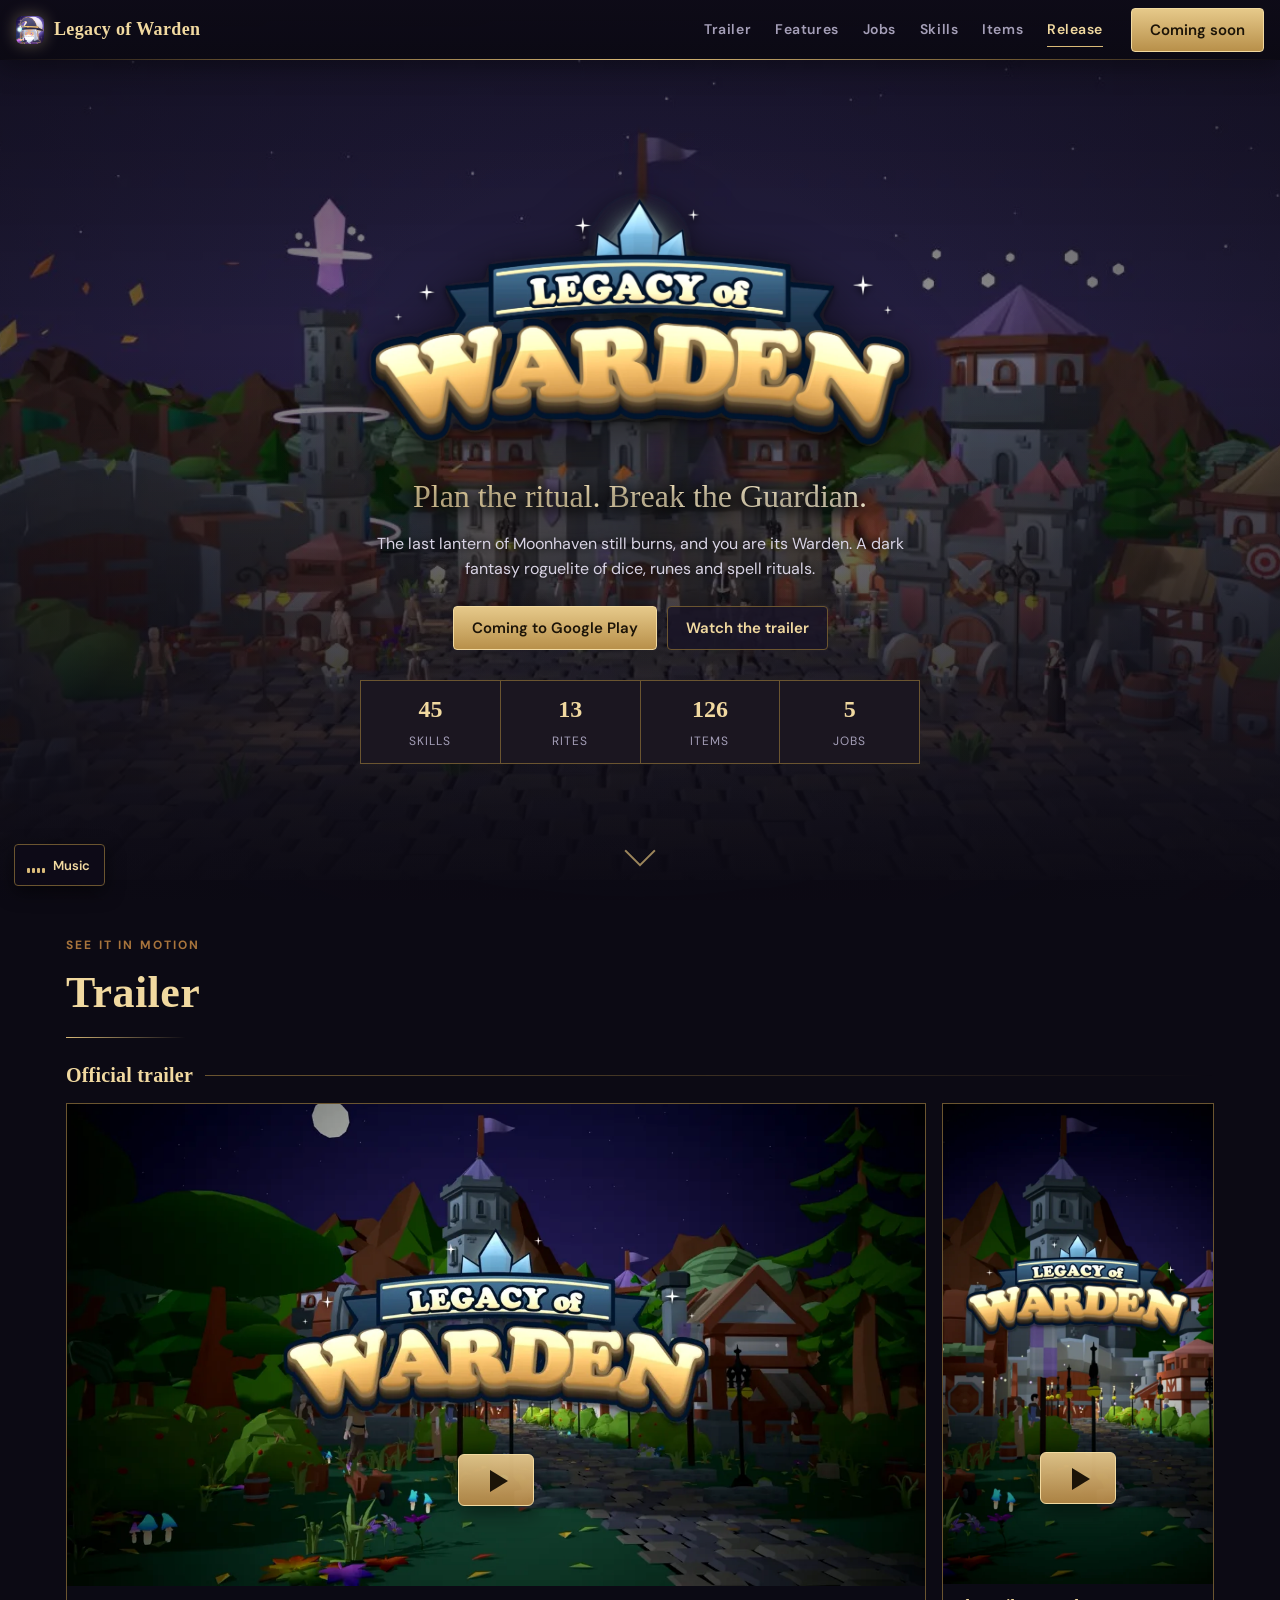
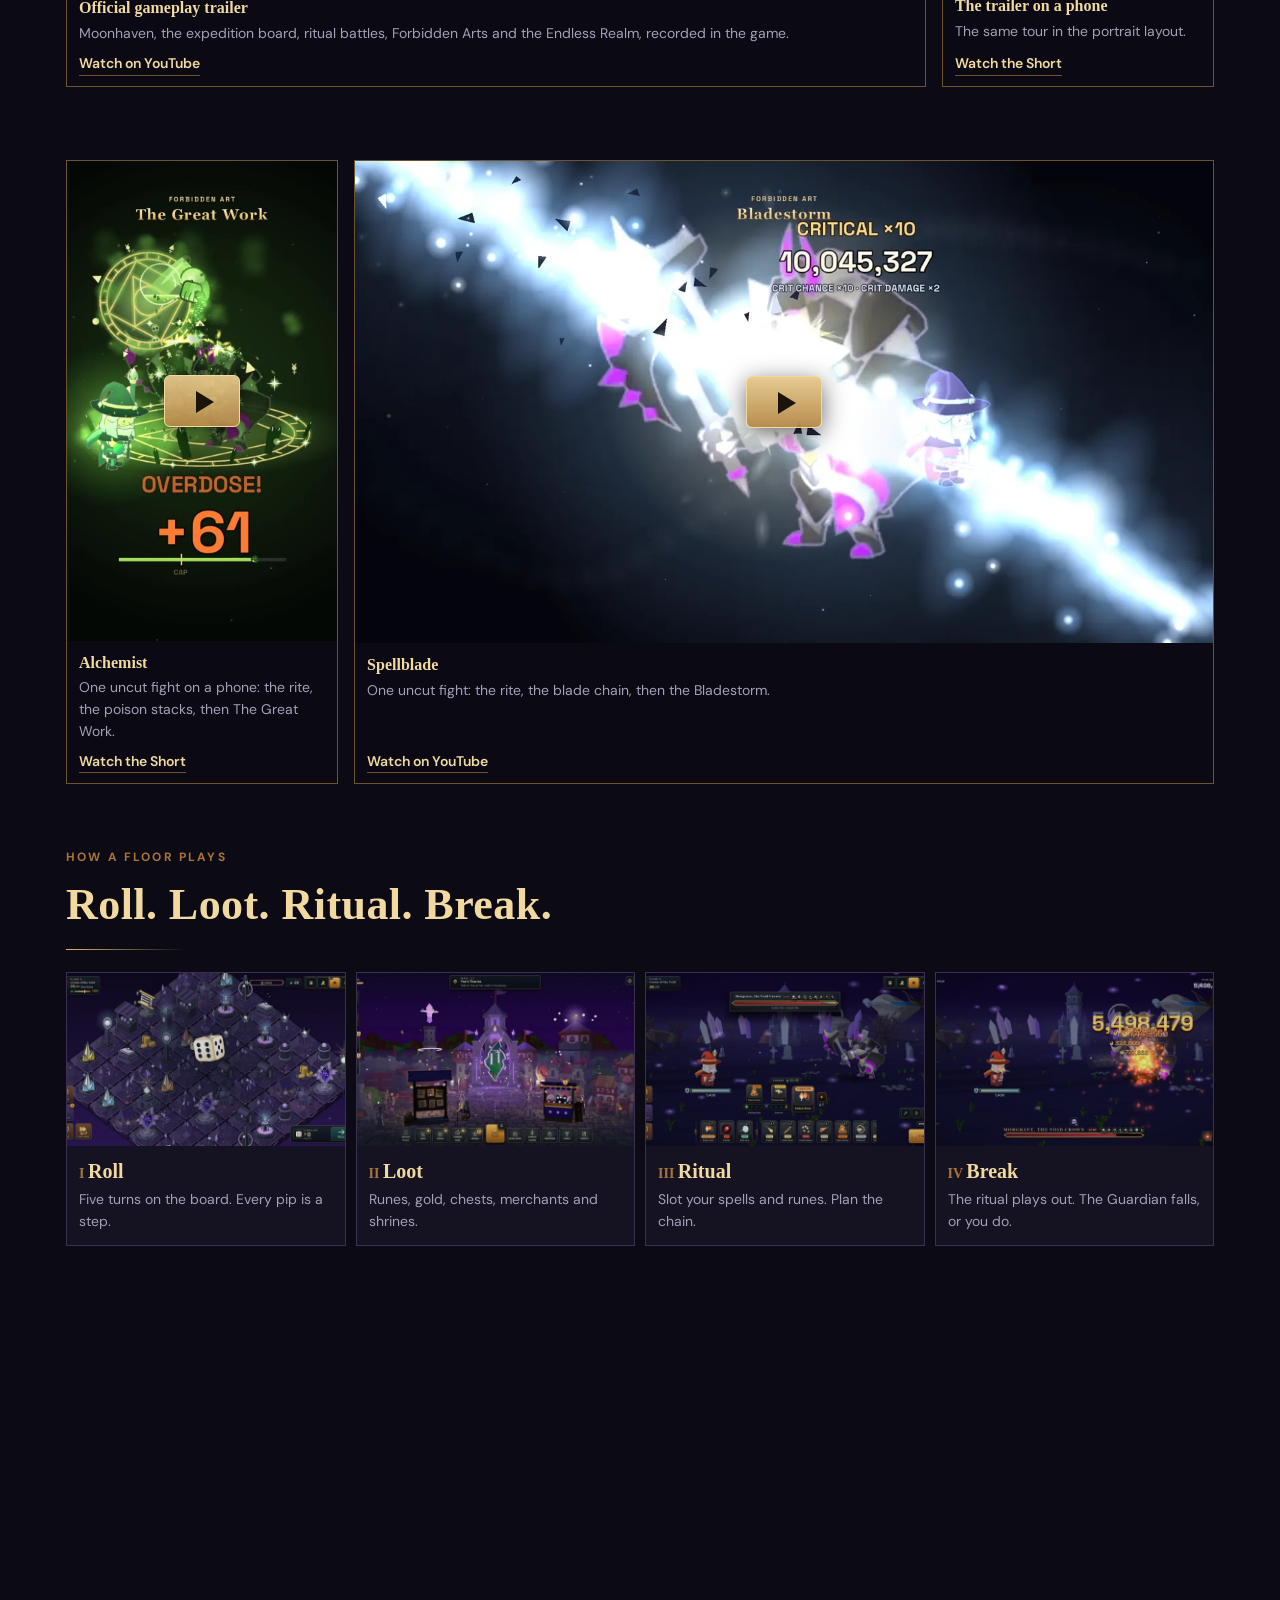
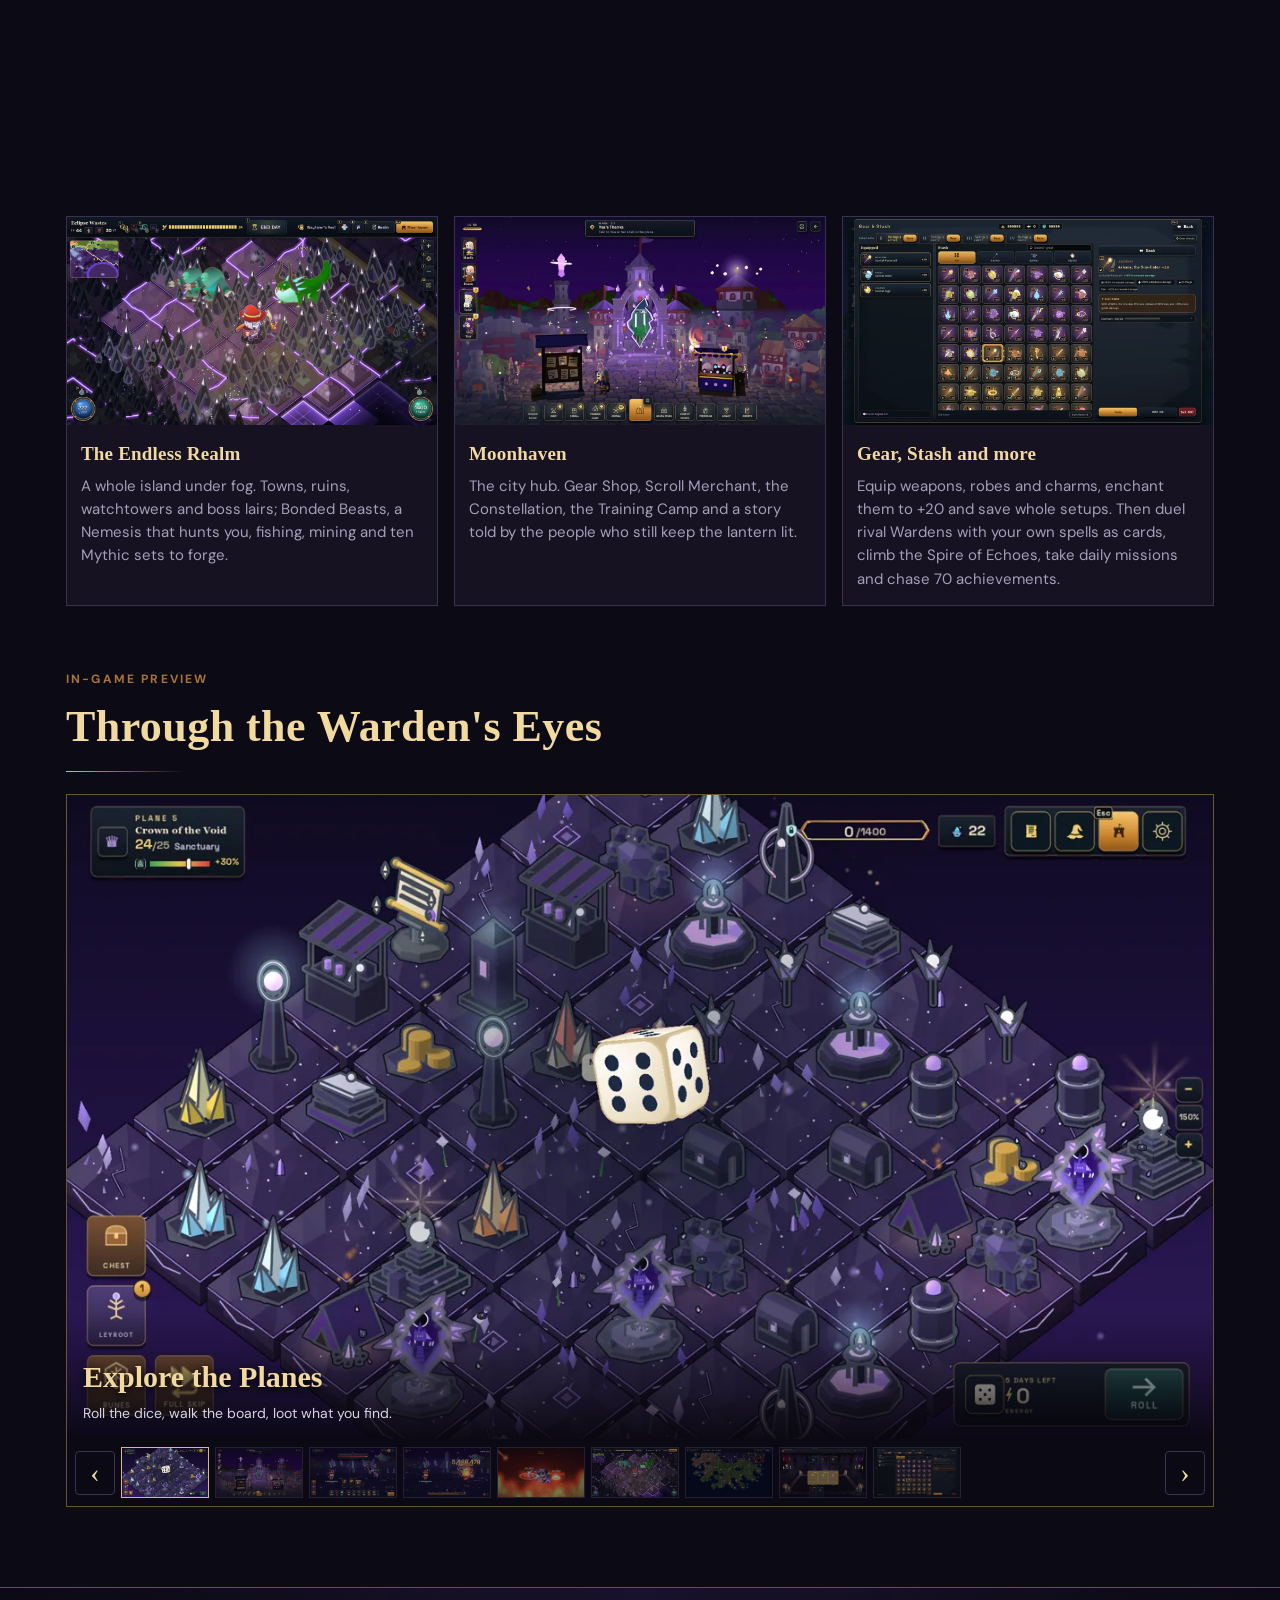
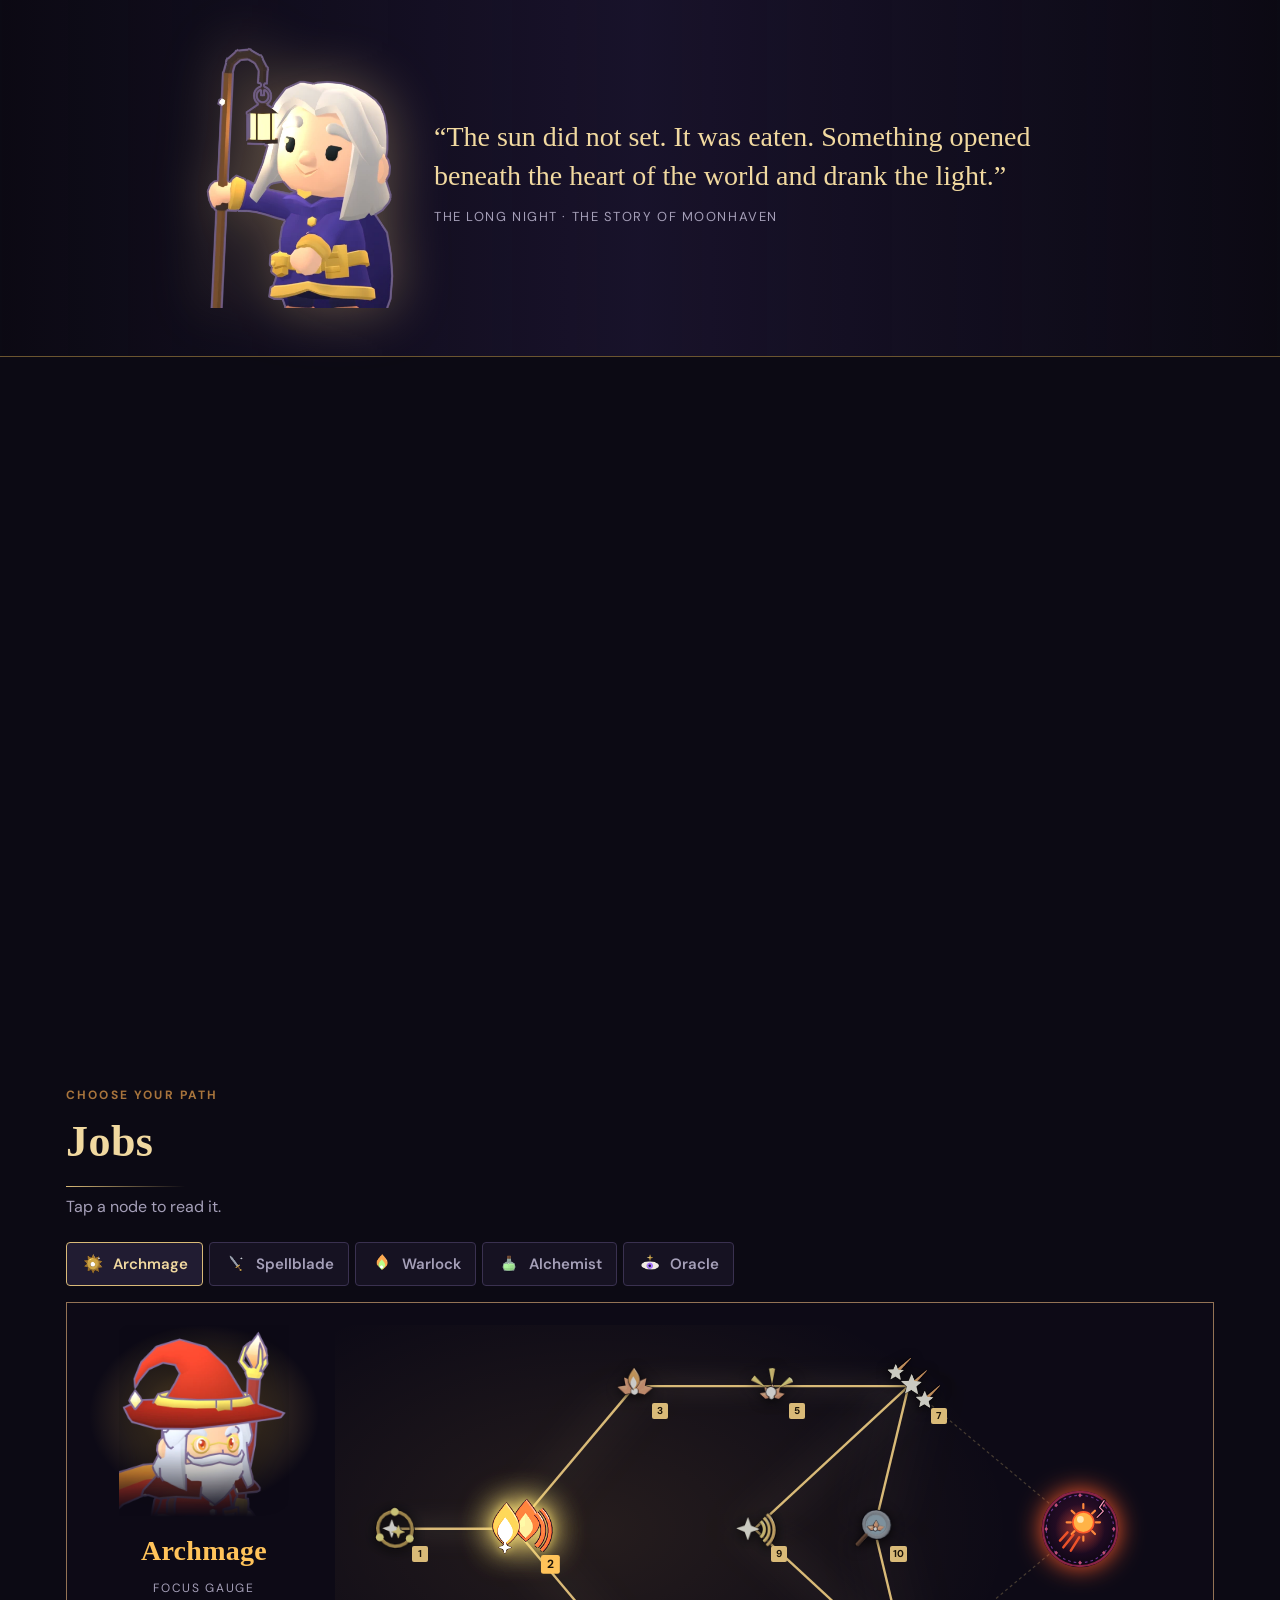
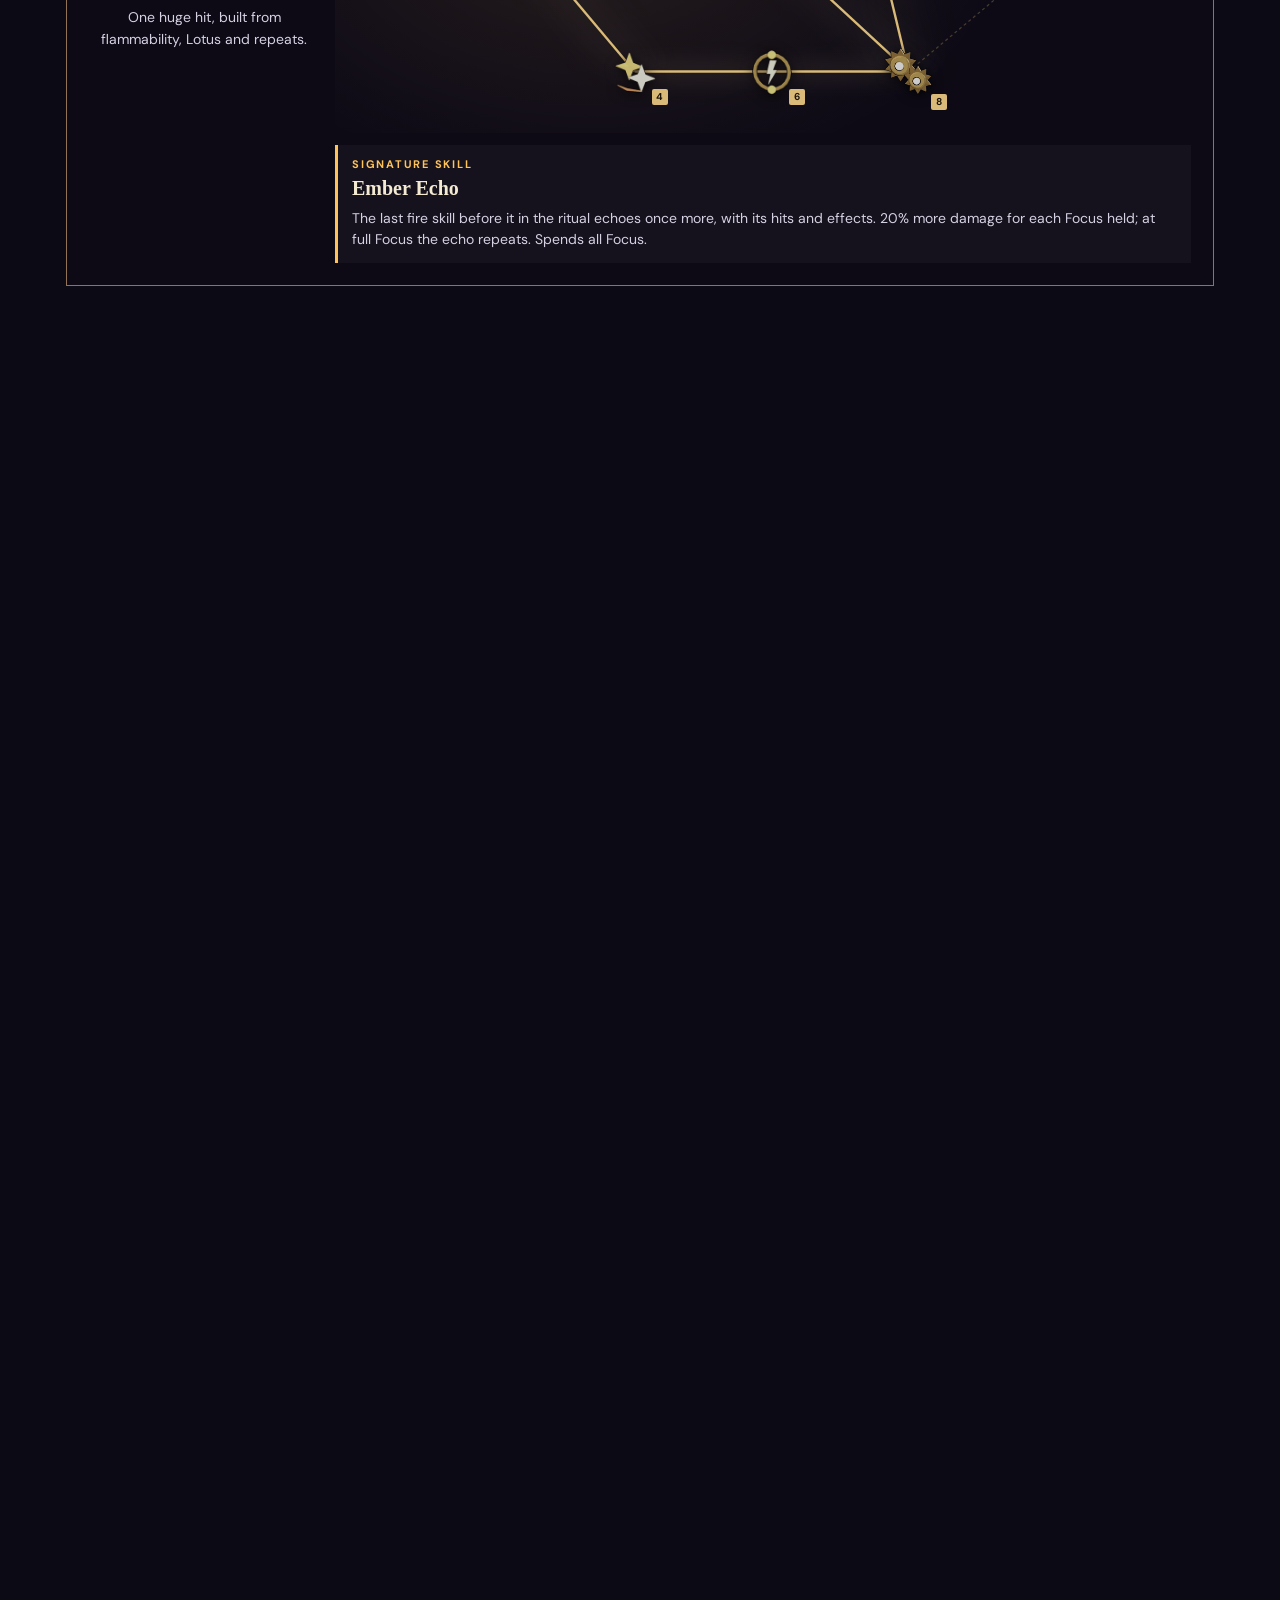
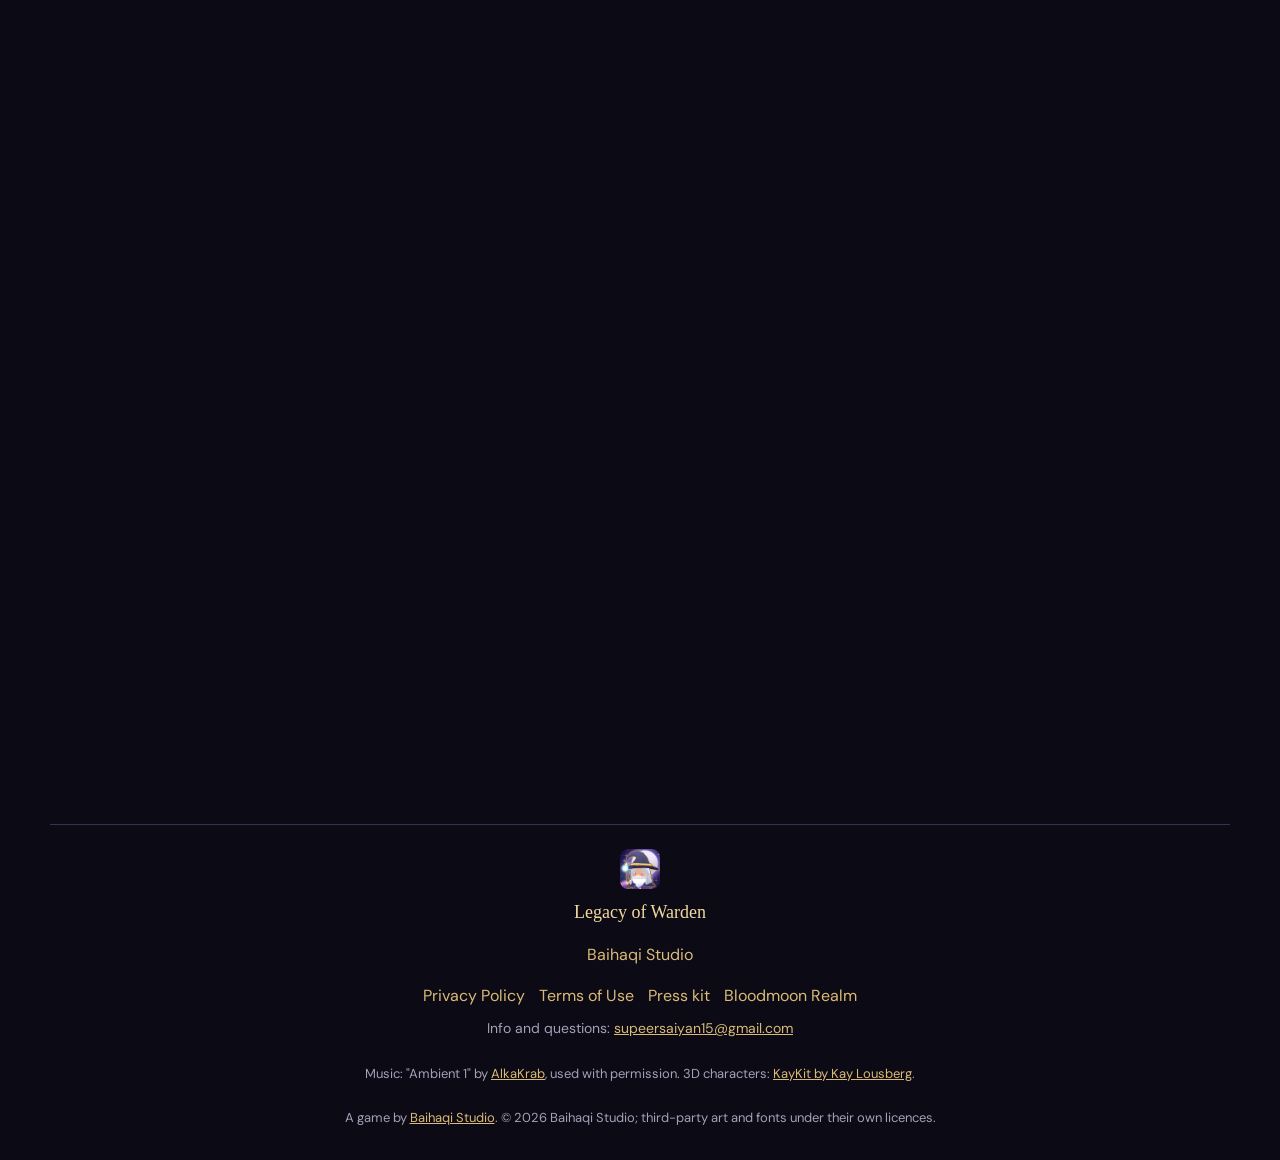
==== index.html @ 9466b685 "Bloodmoon page: the red isle's 12 monsters (bq-*) by district and the Plane 6-9 Guardians (4 familie" ====
<!doctype html>
<html lang="en" class="no-js loading">
<head>
<meta charset="utf-8">
<meta name="viewport" content="width=device-width, initial-scale=1, viewport-fit=cover">
<link rel="canonical" href="https://fighterloo.github.io/legacy-of-warden-site/">
<script type="application/ld+json">
{
 "@context": "https://schema.org",
 "@type": "VideoGame",
 "name": "Legacy of Warden",
 "url": "https://fighterloo.github.io/legacy-of-warden-site/",
 "image": "https://fighterloo.github.io/legacy-of-warden-site/img/art/share.jpg",
 "description": "Plan the ritual, break the Guardian. A dark fantasy roguelite of spells, runes and dice for Android and PC.",
 "genre": [
  "Roguelite",
  "Strategy",
  "Dark fantasy"
 ],
 "gamePlatform": [
  "Android",
  "PC"
 ],
 "operatingSystem": "Android, Windows",
 "applicationCategory": "Game",
 "playMode": "SinglePlayer",
 "author": {
  "@type": "Organization",
  "name": "Baihaqi Studio",
  "url": "https://fighterloo.github.io/"
 },
 "publisher": {
  "@type": "Organization",
  "name": "Baihaqi Studio",
  "url": "https://fighterloo.github.io/"
 },
 "offers": {
  "@type": "Offer",
  "price": "0",
  "priceCurrency": "IDR"
 }
}
</script>
<title>Legacy of Warden: Dark Fantasy Roguelite for Android and PC</title>
<meta name="description" content="Plan the ritual, break the Guardian. A dark fantasy roguelite of spells, runes and dice for Android and PC.">
<meta name="theme-color" content="#0c0a14">
<meta property="og:title" content="Legacy of Warden">
<meta property="og:description" content="Plan the ritual, break the Guardian. A dark fantasy roguelite of dice, runes and rituals for Android and PC.">
<meta property="og:image" content="https://fighterloo.github.io/legacy-of-warden-site/img/art/share.jpg">
<meta property="og:image:width" content="1200">
<meta property="og:image:height" content="630">
<meta property="og:url" content="https://fighterloo.github.io/legacy-of-warden-site/">
<meta property="og:type" content="website">
<meta name="twitter:card" content="summary_large_image">
<meta name="twitter:image" content="https://fighterloo.github.io/legacy-of-warden-site/img/art/share.jpg">
<link rel="icon" href="favicon.png">
<link rel="preload" href="fonts/dmsans.woff2" as="font" type="font/woff2" crossorigin>
<link rel="stylesheet" href="css/site.css?v=202610302000">
</head>
<body>
<div class="splash" id="splash" aria-hidden="true">
  <img src="img/art/title-logo.webp" alt="" width="600" height="290" fetchpriority="high">
  <div class="splash-bar"><i></i></div>
</div>
<script>/* failsafe: the page never stays behind the splash if a script fails */setTimeout(function(){document.documentElement.classList.remove("loading");var s=document.getElementById("splash");if(s)s.classList.add("out")},3000)</script>
<noscript><style>.splash{display:none}html.loading .hero *{animation-play-state:running!important}</style></noscript>
<div class="backdrop" aria-hidden="true">
  <div class="bd-layer" id="bd-a"></div>
  <div class="bd-layer" id="bd-b"></div>
  <div class="bd-shade"></div>
  <canvas id="embers"></canvas>
</div>

<header class="nav" id="top">
  <a class="nav-brand" href="#top"><img src="img/art/icon-192.png" alt="" width="28" height="28"><span>Legacy of Warden</span></a>
  <div class="nav-right">
    <nav class="nav-links" aria-label="Sections">
      <a href="#trailer">Trailer</a>
      <a href="#features">Features</a>
      <a href="#jobs">Jobs</a>
      <a href="#skills">Skills</a>
      <a href="#items">Items</a>
      <a href="#release">Release</a>
    </nav>
    <a class="btn btn-gold nav-cta" href="#release">Coming soon</a>
  </div>
</header>

<main>
  <section class="hero" data-bg="">
    <video class="hero-bg" src="media/hero-loop.mp4" poster="media/hero-loop.webp" autoplay muted loop playsinline preload="auto"></video>
    <div class="hero-inner">
      <img class="hero-logo" src="img/art/title-logo.webp" alt="Legacy of Warden" width="600" height="290">
      <p class="hero-tag">Plan the ritual. Break the Guardian.</p>
      <p class="hero-sub">The last lantern of Moonhaven still burns, and you are its Warden. A dark fantasy roguelite of dice, runes and spell rituals.</p>
      <div class="hero-cta">
        <a class="btn btn-gold" href="#release">Coming to Google Play</a>
        <a class="btn" href="#trailer">Watch the trailer</a>
      </div>
      <ul class="hero-stats" id="hero-stats" aria-label="The game in numbers"></ul>
    </div>
    <a class="hero-down" href="#trailer" aria-label="Scroll down"></a>
  </section>

  <section class="sec" id="trailer" data-bg="img/bg/trailer.webp">
    <div class="sec-head reveal">
      <p class="eyebrow">See it in motion</p>
      <h2>Trailer</h2>
    </div>
    <h3 class="video-block reveal">Official trailer</h3>
    <div class="combo-pair">
      <figure class="overview combo combo-wide reveal">
        <button type="button" class="yt yt-titled" data-yt="bfzNsBtPULc" aria-label="Play the official gameplay trailer (YouTube)"><img src="media/trailer-landscape.webp" alt="Legacy of Warden over the city of Moonhaven" loading="lazy"><span class="yt-play"></span></button>
        <figcaption><strong>Official gameplay trailer</strong><span>Moonhaven, the expedition board, ritual battles, Forbidden Arts and the Endless Realm, recorded in the game.</span><a class="yt-link" href="https://youtu.be/bfzNsBtPULc" target="_blank" rel="noopener">Watch on YouTube</a></figcaption>
      </figure>
      <figure class="overview combo combo-tall reveal">
        <button type="button" class="yt yt-titled" data-yt="7WqC5J67-jQ" aria-label="Play the trailer in the phone layout (YouTube)"><img src="media/trailer-portrait.webp" alt="Legacy of Warden over the city of Moonhaven" loading="lazy"><span class="yt-play"></span></button>
        <figcaption><strong>The trailer on a phone</strong><span>The same tour in the portrait layout.</span><a class="yt-link" href="https://youtube.com/shorts/7WqC5J67-jQ" target="_blank" rel="noopener">Watch the Short</a></figcaption>
      </figure>
    </div>

    <h3 class="video-block reveal">Job overviews</h3>
    <div class="combo-pair flip">
      <figure class="overview combo combo-tall reveal">
        <button type="button" class="yt" data-yt="v32cvDzky3Y" aria-label="Play the Alchemist overview (YouTube)"><img src="media/combo-portrait.webp" alt="The Great Work, Overdose" loading="lazy"><span class="yt-play"></span></button>
        <figcaption><strong>Alchemist</strong><span>One uncut fight on a phone: the rite, the poison stacks, then The Great Work.</span><a class="yt-link" href="https://youtube.com/shorts/v32cvDzky3Y" target="_blank" rel="noopener">Watch the Short</a></figcaption>
      </figure>
      <figure class="overview combo combo-wide reveal">
        <button type="button" class="yt" data-yt="aBvcbKpanhw" aria-label="Play the Spellblade overview (YouTube)"><img src="media/combo-landscape.webp" alt="Bladestorm, a 10 million critical hit" loading="lazy"><span class="yt-play"></span></button>
        <figcaption><strong>Spellblade</strong><span>One uncut fight: the rite, the blade chain, then the Bladestorm.</span><a class="yt-link" href="https://youtu.be/aBvcbKpanhw" target="_blank" rel="noopener">Watch on YouTube</a></figcaption>
      </figure>
    </div>
  </section>

  <section class="sec" id="loop" data-bg="img/bg/trailer.webp">
    <div class="sec-head reveal">
      <p class="eyebrow">How a floor plays</p>
      <h2>Roll. Loot. Ritual. Break.</h2>
    </div>
    <ol class="loop">
      <li class="reveal"><img src="img/shots/01-expedition-board.webp" alt="" loading="lazy"><b>Roll</b><span>Five turns on the board. Every pip is a step.</span></li>
      <li class="reveal"><img src="img/shots/02-moonhaven.webp" alt="" loading="lazy"><b>Loot</b><span>Runes, gold, chests, merchants and shrines.</span></li>
      <li class="reveal"><img src="img/shots/03-ritual.webp" alt="" loading="lazy"><b>Ritual</b><span>Slot your spells and runes. Plan the chain.</span></li>
      <li class="reveal"><img src="img/shots/04-combo.webp" alt="" loading="lazy"><b>Break</b><span>The ritual plays out. The Guardian falls, or you do.</span></li>
    </ol>
  </section>

  <section class="sec" id="features" data-bg="img/bg/features.webp">
    <div class="sec-head reveal">
      <p class="eyebrow">What you do</p>
      <h2>Features</h2>
    </div>
    <div class="features">
      <article class="feature reveal">
        <img src="img/shots/01-expedition-board.webp" alt="The expedition board on the Verdant Reach" loading="lazy">
        <div><h3>Expedition board</h3><p>Six planes, 25 floors each. Roll the dice, walk the board, loot chests, find runes, meet merchants and dodge curses before the Guardian wakes.</p></div>
      </article>
      <article class="feature reveal">
        <img src="img/shots/03-ritual.webp" alt="Building a ritual before a fight" loading="lazy">
        <div><h3>Ritual battles</h3><p>Preparation wins the fight. Fill the ritual slots, chain runes, stack fire, ice, lightning, chaos and physical ailments, then watch the cast break the Guardian.</p></div>
      </article>
      <article class="feature reveal">
        <img src="img/shots/05-forbidden-art-sunfall.webp" alt="The Forbidden Art Sunfall" loading="lazy">
        <div><h3>Forbidden Arts and Signatures</h3><p>Each job has a Signature skill and one Forbidden Art: a finisher you recover scroll by scroll and unleash when its gauge is full.</p></div>
      </article>
      <article class="feature reveal">
        <img src="img/shots/06-realm.webp" alt="The Endless Realm board" loading="lazy">
        <div><h3>The Endless Realm</h3><p>A whole island under fog. Towns, ruins, watchtowers and boss lairs; Bonded Beasts, a Nemesis that hunts you, fishing, mining and ten Mythic sets to forge.</p></div>
      </article>
      <article class="feature reveal">
        <img src="img/shots/02-moonhaven.webp" alt="The city of Moonhaven at night" loading="lazy">
        <div><h3>Moonhaven</h3><p>The city hub. Gear Shop, Scroll Merchant, the Constellation, the Training Camp and a story told by the people who still keep the lantern lit.</p></div>
      </article>
      <article class="feature reveal">
        <img src="img/shots/09-gear-stash.webp" alt="The Gear and Stash screen" loading="lazy">
        <div><h3>Gear, Stash and more</h3><p>Equip weapons, robes and charms, enchant them to +20 and save whole setups. Then duel rival Wardens with your own spells as cards, climb the Spire of Echoes, take daily missions and chase 70 achievements.</p></div>
      </article>
    </div>
  </section>

  <section class="sec" id="gallery" data-bg="img/bg/features.webp">
    <div class="sec-head reveal">
      <p class="eyebrow">In-game preview</p>
      <h2>Through the Warden's Eyes</h2>
    </div>
    <div class="show reveal" id="show">
      <div class="show-stage" id="show-stage"></div>
      <div class="show-bar">
        <button type="button" class="show-nav" data-step="-1" aria-label="Previous screenshot">&#8249;</button>
        <div class="show-thumbs" id="show-thumbs"></div>
        <button type="button" class="show-nav" data-step="1" aria-label="Next screenshot">&#8250;</button>
      </div>
    </div>
  </section>

  <section class="story" id="story" data-bg="media/hero-loop.webp">
    <div class="story-inner reveal">
      <img src="img/art/maelis.webp" alt="Elder Maelis holding the lantern" loading="lazy" width="420" height="520">
      <blockquote>
        <p>“The sun did not set. It was eaten. Something opened beneath the heart of the world and drank the light.”</p>
        <footer>The Long Night · the story of Moonhaven</footer>
      </blockquote>
    </div>
  </section>

  <section class="sec" id="planes" data-bg="img/bg/planes.webp">
    <div class="sec-head reveal">
      <p class="eyebrow">Expeditions</p>
      <h2>Six planes</h2>
    </div>
    <div class="plane-rail reveal" id="plane-rail" role="tablist"></div>
    <div class="plane-view reveal" id="plane-view"></div>
  </section>

  <section class="sec" id="jobs" data-bg="img/bg/job-archmage.webp">
    <div class="sec-head reveal">
      <p class="eyebrow">Choose your path</p>
      <h2>Jobs</h2>
      <p class="lede">Tap a node to read it.</p>
    </div>
    <div class="tabs" id="job-tabs" role="tablist"></div>
    <div class="job reveal" id="job-panel"></div>
  </section>

  <section class="sec" id="skills" data-bg="img/bg/skills.webp">
    <div class="sec-head reveal">
      <p class="eyebrow">Spellbook</p>
      <h2>Skills</h2>
      <p class="lede">Every skill, rite and Signature, straight from the game's data.</p>
    </div>
    <div class="filters">
      <input type="search" id="skill-q" placeholder="Search skills" aria-label="Search skills">
      <div class="chips" id="skill-el"></div>
      <div class="chips" id="skill-kind"></div>
    </div>
    <p class="count" id="skill-count"></p>
    <div class="grid" id="skill-grid"></div>
  </section>

  <section class="sec" id="items" data-bg="img/bg/items.webp">
    <div class="sec-head reveal">
      <p class="eyebrow">Armoury</p>
      <h2>Items</h2>
      <p class="lede">Weapons, robes and charms from Regular to Mythical, with sets and Legendary uniques.</p>
    </div>
    <div class="filters">
      <input type="search" id="item-q" placeholder="Search items" aria-label="Search items">
      <div class="chips" id="item-slot"></div>
      <div class="chips" id="item-tier"></div>
    </div>
    <p class="count" id="item-count"></p>
    <div class="grid" id="item-grid"></div>
  </section>

  <section class="sec" id="platforms" data-bg="img/bg/items.webp">
    <div class="sec-head reveal">
      <p class="eyebrow">Play anywhere</p>
      <h2>Platforms</h2>
    </div>
    <div class="devices">
      <figure class="device-card reveal">
        <div class="device device-phone"><img src="img/devices/phone.webp" alt="A Guardian fight in the phone layout" loading="lazy"></div>
        <figcaption><h3>Phone</h3><p>Android on Google Play. A portrait layout made for one hand, with landscape too.</p></figcaption>
      </figure>
      <figure class="device-card reveal">
        <div class="device device-tablet"><img src="img/devices/tablet.webp" alt="The Endless Realm in the tablet layout" loading="lazy"></div>
        <figcaption><h3>Tablet</h3><p>A roomy layout for 7" and 10" screens, in portrait or landscape.</p></figcaption>
      </figure>
      <figure class="device-card reveal">
        <div class="device device-pc"><img src="img/devices/pc.webp" alt="The expedition board in the PC layout" loading="lazy"></div>
        <figcaption><h3>PC</h3><p>Google Play Games on PC: mouse, keyboard and shortcuts, with cross-save from your phone.</p></figcaption>
      </figure>
    </div>
    <div class="offline reveal">
      <p class="offline-kicker">No connection needed</p>
      <p class="offline-title">Fully offline</p>
      <p class="offline-sub">Play the whole game on a plane, a train or a mountain. No account, no forced ads, never pay-to-win. Sign in to Google Play Games only if you want cloud save.</p>
      <ul class="offline-facts"><li>Single player</li><li>No forced ads</li><li>Never pay-to-win</li><li>Optional cloud save</li></ul>
    </div>
  </section>

  <section class="sec" id="release" data-bg="img/bg/release.webp" data-tint="blood">
    <div class="sec-head reveal">
      <p class="eyebrow">Launch plan</p>
      <h2>Release and DLC</h2>
    </div>
    <div class="release">
      <article class="offer reveal">
        <div class="offer-head">
          <img src="media/hero-loop.webp" alt="" loading="lazy">
          <span class="offer-tag">Base game</span>
        </div>
        <div class="offer-body">
          <p class="offer-price">Free</p>
          <h3>Legacy of Warden</h3>
          <p class="offer-note">Everything you need to reach the ending, on Google Play and Google Play Games on PC.</p>
          <ul class="offer-list">
            <li>The full story to the ending</li>
            <li>Five jobs, six planes, the Spire of Echoes</li>
            <li>The whole Endless Realm: towns, beasts, Nemesis, Mythic sets and the Abyss</li>
            <li>Level cap 65 for everyone</li>
            <li>No forced ads, never pay-to-win, fully offline</li>
          </ul>
        </div>
      </article>
      <article class="offer offer-dlc reveal">
        <div class="offer-head">
          <img src="img/bg/release.webp" alt="" loading="lazy">
          <span class="blood-moon" aria-hidden="true"></span>
          <span class="offer-tag">DLC pack</span>
        </div>
        <div class="offer-body">
          <p class="offer-price">US$2.50 <span>one-time</span></p>
          <h3>Bloodmoon Realm</h3>
          <p class="offer-note">One pack on Google Play, coming in a later update.</p>
          <div class="offer-jobs"><span>Hemomancer</span><span>Black Knight</span><span>Assassin</span></div>
          <ul class="offer-list">
            <li>The red island behind the Red Gate, open after the Abyss falls</li>
            <li>3 new jobs, each with a Signature skill and a Forbidden Art</li>
            <li>4 new planes, 6 to 9 (the Scarlet Rift moves to Plane 10)</li>
            <li>5 new Ultimates, one per element</li>
            <li>3 Mythic sets and chapter 11 of the story</li>
          </ul>
          <a class="offer-more" href="bloodmoon.html">Everything in the pack &rarr;</a>
          <p class="offer-support"><b>Support the developer.</b> Legacy of Warden is made by a small indie studio. Every Bloodmoon Realm pack keeps the game free for everyone and funds the next update.</p>
        </div>
      </article>
    </div>
    <p class="fine">Release date: announced when the port is finished. Contents and prices may change before launch.</p>
  </section>
</main>

<footer class="foot">
  <img src="img/art/icon-192.png" alt="" width="40" height="40" loading="lazy">
  <p class="foot-title">Legacy of Warden</p>
  <p class="foot-links" id="links"></p>
  <p class="foot-links"><a href="privacy.html">Privacy Policy</a><a href="terms.html">Terms of Use</a><a href="press.html">Press kit</a><a href="bloodmoon.html">Bloodmoon Realm</a></p>
  <p class="foot-contact">Info and questions: <span class="contact"></span></p>
  <p class="fine">Music: "Ambient 1" by <a href="https://alkakrab.itch.io/" target="_blank" rel="noopener">AlkaKrab</a>, used with permission. 3D characters: <a href="https://kaylousberg.itch.io/" target="_blank" rel="noopener">KayKit by Kay Lousberg</a>.</p>
  <p class="fine">A game by <a href="https://fighterloo.github.io/">Baihaqi Studio</a>. © 2026 Baihaqi Studio; third-party art and fonts under their own licences.</p>
</footer>

<button type="button" class="music" id="music" aria-pressed="false" aria-label="Play the menu music">
  <span class="music-icon" aria-hidden="true"><i></i><i></i><i></i><i></i></span><span class="music-label">Music</span>
</button>
<audio id="music-track" src="media/audio/ambient-1.mp3" preload="none" loop></audio>

<dialog class="sheet" id="sheet">
  <div class="sheet-body" id="sheet-body"></div>
  <div class="sheet-foot"><button class="btn" type="button" data-close>Back</button></div>
</dialog>

<script src="js/site.js?v=202610302000" defer></script>
<script src="js/contact.js?v=202610302000" defer></script>
<script src="js/top.js?v=202610301900" defer></script>
</body>
</html>
---- css/site.css ----
@font-face{font-family:'DM Sans';src:url(../fonts/dmsans.woff2) format('woff2');font-weight:100 900;font-display:swap}
:root{
  --bg:#0c0a14;--bg2:rgba(19,16,30,.86);--panel:rgba(25,21,38,.82);--panel2:rgba(36,30,54,.9);--line:#3a3150;--line-gold:#6b5530;
  --ink:#e9e7ef;--mute:#a59fb8;--gold:#d9ba78;--gold-hi:#f1d9a0;--bronze:#a8743c;
  --fire:#ff8a4c;--ice:#7fd0ff;--lightning:#ffe066;--chaos:#b77bff;--physical:#d2c2a6;--ward:#7fe0c0;
  --serif:Georgia,'Times New Roman',serif;--sans:'DM Sans',system-ui,sans-serif;
  --gut:16px;--max:1180px;--r:4px;
}
*{box-sizing:border-box}
html{scroll-behavior:smooth;scroll-padding-top:64px;-webkit-text-size-adjust:100%}
html{overflow-x:clip}
body{margin:0;background:var(--bg);color:var(--ink);font:400 16px/1.55 var(--sans);overflow-x:hidden;overflow-x:clip}

/* Immersive backdrop: one fixed layer behind the page that crossfades to each section's art while scrolling */
.backdrop{position:fixed;inset:0;z-index:-1;overflow:hidden;background:var(--bg)}
.bd-layer{position:absolute;inset:0;background:center/cover no-repeat;opacity:0;transition:opacity 1.1s ease;will-change:opacity}
.bd-layer.on{opacity:1}
.bd-shade{position:absolute;inset:0;background:radial-gradient(ellipse at 50% 40%,rgba(12,10,20,.18) 0%,rgba(12,10,20,.6) 70%,rgba(12,10,20,.88) 100%),linear-gradient(180deg,rgba(12,10,20,.35),rgba(12,10,20,.5));transition:background 1s}
body.tint-blood .bd-shade{background:radial-gradient(ellipse at 50% 30%,rgba(60,6,18,.45) 0%,rgba(20,4,10,.84) 65%,rgba(10,4,8,.95) 100%),linear-gradient(180deg,rgba(40,4,12,.5),rgba(12,6,10,.72))}
#embers{position:absolute;inset:0;width:100%;height:100%;pointer-events:none}
main,.foot{position:relative}
img{max-width:100%;display:block;color:transparent}
a{color:var(--gold)}
h1,h2,h3{font-family:var(--serif);font-weight:700;letter-spacing:.01em;margin:0}
h2{font-size:clamp(28px,6vw,44px);color:var(--gold-hi)}
h3{font-size:19px;color:var(--gold-hi)}
p{margin:0}
:focus-visible{outline:2px solid var(--gold);outline-offset:2px}

/* Nav */
.nav{position:sticky;top:0;z-index:20;display:flex;align-items:center;gap:16px;justify-content:space-between;padding:0 var(--gut);height:60px;background:linear-gradient(180deg,rgba(14,11,24,.97),rgba(12,10,20,.93));box-shadow:0 8px 24px rgba(0,0,0,.35)}
/* Gold hairline with a bright centre instead of a flat grey border */
.nav::after{content:"";position:absolute;left:0;right:0;bottom:0;height:1px;background:linear-gradient(90deg,transparent,var(--line-gold) 20%,var(--gold) 50%,var(--line-gold) 80%,transparent)}
.nav-brand{display:flex;align-items:center;gap:10px;color:var(--gold-hi);text-decoration:none;font-family:var(--serif);font-weight:700;font-size:18px;white-space:nowrap;letter-spacing:.02em}
.nav-brand img{border-radius:6px;filter:drop-shadow(0 0 8px rgba(241,217,160,.35));transition:filter .2s}
.nav-brand:hover img{filter:drop-shadow(0 0 12px rgba(241,217,160,.7))}
.nav-right{display:flex;align-items:center;gap:18px;min-width:0}
.nav-links{display:flex;gap:4px;overflow-x:auto;scrollbar-width:none}
.nav-links::-webkit-scrollbar{display:none}
.nav-links a{position:relative;color:var(--mute);text-decoration:none;font-size:14px;font-weight:600;letter-spacing:.04em;white-space:nowrap;padding:8px 10px;transition:color .2s}
.nav-links a::after{content:"";position:absolute;left:10px;right:10px;bottom:2px;height:1px;background:var(--gold);transform:scaleX(0);transition:transform .25s ease}
.nav-links a:hover,.nav-links a.on{color:var(--gold-hi)}
.nav-links a:hover::after,.nav-links a.on::after{transform:scaleX(1)}
.nav-cta{min-height:36px;padding:0 14px;font-size:14px;flex:none}
@media (max-width:760px){.nav{height:54px}.nav-brand span{display:none}.nav-brand img{width:30px;height:30px}.nav .nav-cta{display:none}.nav-links a{padding:8px 8px}}

/* Hero */
.hero{position:relative;min-height:min(92vh,820px);display:grid;place-items:center;overflow:hidden;text-align:center}
.hero-bg{position:absolute;inset:0;width:100%;height:100%;object-fit:cover;filter:saturate(.95) brightness(.6)}
.hero::after{content:"";position:absolute;inset:0;background:radial-gradient(ellipse at 50% 40%,transparent 30%,rgba(12,10,20,.55) 100%),linear-gradient(180deg,rgba(12,10,20,.3) 0%,rgba(12,10,20,0) 35%,rgba(12,10,20,.6) 80%,rgba(12,10,20,.95) 100%)}
.hero-logo{animation:rise 1.2s cubic-bezier(.2,.8,.2,1) both}
.hero-tag{animation:rise 1.2s .25s cubic-bezier(.2,.8,.2,1) both;background:linear-gradient(90deg,#f1d9a0 0%,#fff6dc 45%,#f1d9a0 55%,#d9ba78 100%);background-size:220% 100%;-webkit-background-clip:text;background-clip:text;-webkit-text-fill-color:transparent;animation:rise 1.2s .25s cubic-bezier(.2,.8,.2,1) both,shine 6s 1.5s linear infinite}
.hero-tag{text-shadow:none;filter:drop-shadow(0 2px 8px rgba(0,0,0,.9))}
.hero-sub,.hero-cta{animation:rise 1.2s .45s cubic-bezier(.2,.8,.2,1) both}
.hero-stats{animation:rise 1.2s .65s cubic-bezier(.2,.8,.2,1) both}
.hero-down{position:absolute;z-index:1;left:50%;bottom:18px;width:22px;height:22px;margin-left:-11px;border-right:2px solid var(--gold);border-bottom:2px solid var(--gold);transform:rotate(45deg);opacity:.7;animation:bob 2s ease-in-out infinite}
@keyframes rise{from{opacity:0;transform:translateY(18px)}to{opacity:1;transform:none}}
@keyframes shine{to{background-position:-220% 0}}
@keyframes bob{50%{transform:translateY(6px) rotate(45deg)}}

/* Scroll reveal */
.reveal{opacity:0;transform:translateY(22px);transition:opacity .7s ease,transform .7s cubic-bezier(.2,.8,.2,1)}
.reveal.in{opacity:1;transform:none}
.no-js .reveal{opacity:1;transform:none}

/* Gold ornament under section titles */
.sec-head h2::after{content:"";display:block;width:120px;height:1px;margin-top:10px;background:linear-gradient(90deg,var(--gold),transparent)}

/* One floor, four steps */
.loop{list-style:none;padding:0;margin:0;display:grid;grid-template-columns:1fr 1fr;gap:10px;counter-reset:step}
@media (min-width:860px){.loop{grid-template-columns:repeat(4,1fr)}}
.loop li{position:relative;background:rgba(25,21,38,.78);border:1px solid var(--line);overflow:hidden;counter-increment:step;transition-delay:calc(var(--d,0)*90ms)}
.loop li:nth-child(2){--d:1}.loop li:nth-child(3){--d:2}.loop li:nth-child(4){--d:3}
.loop img{aspect-ratio:16/10;object-fit:cover;width:100%;filter:brightness(.85)}
.loop b{display:block;padding:10px 12px 0;font-family:var(--serif);font-size:20px;color:var(--gold-hi)}
.loop b::before{content:counter(step,upper-roman) "  ";color:var(--bronze);font-size:14px}
.loop span{display:block;padding:2px 12px 12px;color:var(--mute);font-size:14px}

/* Screenshot showcase */
.show{background:rgba(12,10,20,.6);border:1px solid var(--line-gold)}
.show-stage{position:relative;aspect-ratio:16/9;overflow:hidden;cursor:zoom-in;touch-action:pan-y}
.show-slide{position:absolute;inset:0;opacity:0;transition:opacity .6s ease}
.show-slide.on{opacity:1}
.show-slide img{width:100%;height:100%;object-fit:cover;transform:scale(1.06);transition:transform 6s ease-out}
.show-slide.on img{transform:scale(1)}
.show-cap{position:absolute;left:0;right:0;bottom:0;padding:40px 16px 14px;background:linear-gradient(180deg,transparent,rgba(8,6,14,.92))}
.show-cap b{display:block;font-family:var(--serif);font-size:clamp(20px,4vw,30px);color:var(--gold-hi);text-shadow:0 2px 8px #000}
.show-cap span{color:#d8d3e4;font-size:14px}
.show-bar{display:flex;align-items:center;gap:6px;padding:8px}
.show-nav{flex:none;width:40px;min-height:44px;background:none;border:1px solid var(--line);color:var(--gold-hi);font:28px/1 var(--serif);cursor:pointer;border-radius:var(--r);touch-action:manipulation}
.show-nav:hover{border-color:var(--gold)}
.show-thumbs{flex:1;display:flex;gap:6px;overflow-x:auto;scrollbar-width:none}
.show-thumbs::-webkit-scrollbar{display:none}
.show-thumbs button{flex:0 0 auto;width:88px;padding:0;border:1px solid var(--line);background:none;cursor:pointer;opacity:.55;transition:opacity .2s,border-color .2s;touch-action:manipulation}
.show-thumbs button[aria-current=true]{opacity:1;border-color:var(--gold)}
.show-thumbs img{aspect-ratio:16/9;object-fit:cover;width:100%}

/* Story */
.story{margin:72px 0 0;padding:48px var(--gut);background:linear-gradient(90deg,rgba(12,10,20,.2),rgba(30,22,52,.7),rgba(12,10,20,.2));border-top:1px solid var(--line-gold);border-bottom:1px solid var(--line-gold)}
.story-inner{max-width:900px;margin:0 auto;display:flex;gap:24px;align-items:center}
.story img{width:clamp(110px,26vw,220px);height:auto;flex:none;filter:drop-shadow(0 0 28px rgba(255,214,140,.35))}
.story blockquote{margin:0}
.story blockquote p{font-family:var(--serif);font-size:clamp(19px,3.6vw,28px);line-height:1.4;color:var(--gold-hi)}
.story blockquote footer{margin-top:12px;color:var(--mute);font-size:13px;letter-spacing:.12em;text-transform:uppercase}
.hero-inner{position:relative;z-index:1;padding:48px var(--gut) 40px;max-width:780px}
.hero-logo{width:min(560px,86vw);height:auto;margin:0 auto;filter:drop-shadow(0 8px 24px rgba(0,0,0,.6))}
.hero-tag{font-family:var(--serif);font-size:clamp(22px,5vw,32px);color:var(--gold-hi);margin-top:14px;text-shadow:0 2px 12px #000}
.hero-sub{color:#d8d3e4;margin:10px auto 0;max-width:560px;text-shadow:0 1px 8px #000}
.hero-cta{display:flex;flex-wrap:wrap;gap:10px;justify-content:center;margin-top:24px}
.hero-stats{list-style:none;padding:0;margin:30px 0 0;display:grid;grid-template-columns:repeat(4,1fr);gap:1px;background:var(--line-gold);border:1px solid var(--line-gold)}
.hero-stats li{background:rgba(19,16,30,.9);padding:10px 4px}
.hero-stats b{display:block;font-family:var(--serif);font-size:24px;color:var(--gold-hi)}
.hero-stats span{font-size:12px;color:var(--mute);text-transform:uppercase;letter-spacing:.08em}

/* Buttons and chips: 1 px edges, no circles */
.btn{display:inline-flex;align-items:center;justify-content:center;min-height:44px;padding:0 18px;border:1px solid var(--line-gold);background:rgba(25,21,38,.85);color:var(--gold-hi);font:600 15px var(--sans);text-decoration:none;border-radius:var(--r);cursor:pointer;touch-action:manipulation;transition:background .15s,border-color .15s}
.btn:hover{border-color:var(--gold);background:var(--panel2)}
.btn-gold{background:linear-gradient(180deg,#e6c98a,#b8904a);color:#1c1408;border-color:#f1d9a0}
.btn-gold:hover{background:linear-gradient(180deg,#f1d9a0,#c79d55)}

/* Sections */
.sec{max-width:var(--max);margin:0 auto;padding:56px var(--gut) 8px}
.sec-head{margin-bottom:22px}
.eyebrow{font-size:12px;letter-spacing:.18em;text-transform:uppercase;color:var(--bronze);font-weight:700;margin-bottom:4px}
.lede{color:var(--mute);margin-top:8px;max-width:640px}


/* Features */
.features{display:grid;gap:16px}
@media (min-width:700px){.features{grid-template-columns:1fr 1fr}}
@media (min-width:1040px){.features{grid-template-columns:1fr 1fr 1fr}}
.feature{background:var(--panel);border:1px solid var(--line);display:flex;flex-direction:column}
.feature img{aspect-ratio:16/9;object-fit:cover;width:100%}
.feature div{padding:14px}
.feature p{color:var(--mute);margin-top:6px;font-size:15px}

@media (min-width:900px){.gallery{grid-template-columns:repeat(4,1fr)}}


/* Tabs */
.tabs{display:flex;gap:6px;overflow-x:auto;scrollbar-width:none;margin-bottom:14px;padding-bottom:2px}
.tabs::-webkit-scrollbar{display:none}
.tab{flex:0 0 auto;display:flex;align-items:center;gap:8px;min-height:44px;padding:0 14px;border:1px solid var(--line);background:var(--panel);color:var(--mute);font:600 15px var(--sans);border-radius:var(--r);cursor:pointer;touch-action:manipulation}
.tab img{width:24px;height:24px}
.tab[aria-selected=true]{color:var(--gold-hi);border-color:var(--gold);background:var(--panel2)}

/* Soft glow with no box edge; the portrait fades out at the bottom so the cut-off body does not show */
.job-portrait{position:relative;display:grid;place-items:center;align-self:start;min-height:220px}
.job-portrait::before{content:"";position:absolute;inset:0;background:radial-gradient(closest-side at 50% 45%,color-mix(in srgb,var(--jc,#d9ba78) 55%,transparent) 0%,color-mix(in srgb,var(--jc,#d9ba78) 18%,transparent) 55%,transparent 100%);pointer-events:none}
.job-portrait img{position:relative;max-height:280px;width:auto;-webkit-mask-image:linear-gradient(180deg,#000 62%,transparent 96%);mask-image:linear-gradient(180deg,#000 62%,transparent 96%);filter:drop-shadow(0 6px 18px rgba(0,0,0,.45))}
.job-gauge{font-size:13px;color:var(--mute);text-transform:uppercase;letter-spacing:.1em;margin-top:2px}

/* Filters */
.filters{display:grid;gap:10px;margin-bottom:10px}
.filters input{width:100%;min-height:44px;padding:0 12px;background:var(--panel);border:1px solid var(--line);color:var(--ink);font:16px var(--sans);border-radius:var(--r)}
.filters input:focus{border-color:var(--gold);outline:none}
.chips{display:flex;gap:6px;overflow-x:auto;scrollbar-width:none;padding-bottom:2px}
.chips::-webkit-scrollbar{display:none}
.chip{flex:0 0 auto;min-height:36px;padding:0 12px;border:1px solid var(--line);background:var(--panel);color:var(--mute);font:600 14px var(--sans);border-radius:var(--r);cursor:pointer;touch-action:manipulation;display:flex;align-items:center;gap:6px}
.chip[aria-pressed=true]{color:var(--gold-hi);border-color:var(--gold);background:var(--panel2)}
.chip i{width:8px;height:8px;background:var(--c,var(--gold));display:inline-block}
.count{color:var(--mute);font-size:14px;margin-bottom:10px}

/* Card grid: skills and items are literal cards */
.grid{display:grid;grid-template-columns:repeat(auto-fill,minmax(150px,1fr));gap:14px}
@media (min-width:700px){.grid{grid-template-columns:repeat(auto-fill,minmax(180px,1fr))}}
/* Skill and item cards: a vertical game card with cut corners. Two clipped layers make the edge: ::before is a thin
   gradient outline in the element or tier colour, ::after the card face. Rank shows in the edge: silver for common
   cards and rites, gold for skills and Legendary/Set, bright gold with a glow for Mythical and Signatures. */
.card{--edge:linear-gradient(160deg,#f1d9a0,color-mix(in srgb,var(--c,#d9ba78) 70%,#6b5530) 45%,#3a3150 100%);--cut:12px;position:relative;text-align:center;background:none;border:0;padding:16px 14px 16px;color:var(--ink);font:inherit;cursor:pointer;display:flex;flex-direction:column;align-items:center;gap:8px;touch-action:manipulation;transition:transform .25s,filter .25s;isolation:isolate}
.card[data-frame=silver]{--edge:linear-gradient(160deg,#d8dce6,color-mix(in srgb,var(--c,#9aa) 55%,#3a3150) 50%,#2a2440 100%)}
.card[data-frame=spike]{--edge:linear-gradient(160deg,#fff1c4,#e8b84f 30%,var(--c,#d9ba78) 65%,#5a3a18 100%);filter:drop-shadow(0 0 10px color-mix(in srgb,var(--c,#d9ba78) 30%,transparent))}
.card::before,.card::after{content:"";position:absolute;pointer-events:none;clip-path:polygon(var(--cut) 0,calc(100% - var(--cut)) 0,100% var(--cut),100% calc(100% - var(--cut)),calc(100% - var(--cut)) 100%,var(--cut) 100%,0 calc(100% - var(--cut)),0 var(--cut))}
.card::before{inset:0;z-index:-2;background:var(--edge)}
.card::after{inset:1.5px;z-index:-1;--cut:11.4px;background:radial-gradient(90% 55% at 50% 0%,color-mix(in srgb,var(--c,#d9ba78) 30%,transparent),transparent 70%),linear-gradient(180deg,#221b34,#120e1d 85%)}
.card:hover{transform:translateY(-4px);filter:brightness(1.12) drop-shadow(0 8px 18px color-mix(in srgb,var(--c,#d9ba78) 40%,transparent))}
.card-top{display:flex;flex-direction:column;align-items:center;gap:8px;width:100%}
.card-top>span{display:block;width:100%}
.card img{width:64px;height:64px;flex:none;object-fit:contain;filter:drop-shadow(0 0 12px color-mix(in srgb,var(--c,#d9ba78) 55%,transparent))}
.card b{font-family:var(--serif);font-size:16px;line-height:1.2;display:block;color:#f4ead2;overflow-wrap:anywhere}
.card small{display:block;font-size:10.5px;font-weight:700;color:var(--c,var(--mute));text-transform:uppercase;letter-spacing:.12em;margin-top:5px}
.card small::after{content:"";display:block;width:56px;height:1px;margin:9px auto 0;background:linear-gradient(90deg,transparent,color-mix(in srgb,var(--c,#d9ba78) 80%,transparent),transparent)}
.card p{font-size:13px;line-height:1.45;color:#b9b2c9;display:-webkit-box;-webkit-line-clamp:3;-webkit-box-orient:vertical;overflow:hidden}
.more{grid-column:1/-1;justify-self:center;margin-top:6px}

/* Platforms and release */
.release{display:grid;gap:22px;align-items:stretch}
@media (min-width:860px){.release{grid-template-columns:1fr 1.15fr}}
/* Offer cards wear the game frame on a top layer: gold for the free game, a blood-red recolour for Bloodmoon */
.offer{--frame:url(../img/ui/frame-gold-notch.webp);position:relative;display:flex;flex-direction:column;isolation:isolate;transition:transform .25s}
.offer::after{content:"";position:absolute;inset:0;z-index:3;pointer-events:none;border:14px solid transparent;border-image:var(--frame) 52 / 14px / 0 stretch}
.offer::before{content:"";position:absolute;inset:8px;z-index:-1;background:linear-gradient(180deg,#231b36,#120e1e);clip-path:polygon(10px 0,calc(100% - 10px) 0,100% 10px,100% calc(100% - 10px),calc(100% - 10px) 100%,10px 100%,0 calc(100% - 10px),0 10px)}
.offer:hover{transform:translateY(-4px)}
.offer-head{position:relative;margin:12px 12px 0;aspect-ratio:16/7;overflow:hidden}
.offer-head img{width:100%;height:100%;object-fit:cover;transition:transform 6s ease-out}
.offer:hover .offer-head img{transform:scale(1.06)}
.offer-head::after{content:"";position:absolute;inset:0;background:linear-gradient(180deg,transparent 35%,#231b36 100%)}
.offer-tag{position:absolute;z-index:1;top:10px;left:10px;padding:4px 10px;font-size:11px;font-weight:700;letter-spacing:.14em;text-transform:uppercase;color:#1c1408;background:linear-gradient(180deg,#f1d9a0,#c79d55)}
.offer-body{position:relative;padding:4px 30px 30px;margin-top:-34px;z-index:1}
.offer-price{font-family:var(--serif);font-size:clamp(34px,6vw,46px);line-height:1;color:var(--gold-hi);text-shadow:0 2px 14px rgba(0,0,0,.8)}
.offer-price span{display:block;margin-top:6px;font-family:var(--sans);font-size:13px;letter-spacing:.06em;color:var(--mute);text-shadow:none}
.offer h3{font-size:24px;margin-top:10px}
.offer-note{color:var(--mute);margin-top:6px;font-size:15px}
.offer-list{list-style:none;margin:16px 0 0;padding:0;display:grid;gap:8px}
.offer-list li{position:relative;padding-left:20px;line-height:1.45}
.offer-list li::before{content:"";position:absolute;left:2px;top:.5em;width:7px;height:7px;background:var(--gold);transform:rotate(45deg);box-shadow:0 0 8px rgba(241,217,160,.6)}
/* Bloodmoon */
.offer-dlc .offer-tag{color:#fff;background:linear-gradient(180deg,#e0404f,#8a1424)}
.offer-dlc::after{filter:hue-rotate(-38deg) saturate(1.7) brightness(.85)}
.offer-dlc::before{background:linear-gradient(180deg,#2c0f1a,#140810)}
.offer-dlc .offer-head::after{background:linear-gradient(180deg,rgba(80,0,20,.25) 0%,transparent 40%,#2c0f1a 100%)}
.offer-dlc .offer-head img{filter:hue-rotate(-30deg) saturate(1.3)}
.offer-dlc h3{color:#ff8f8f}
.offer-dlc .offer-price{color:#ffd9c2}
.offer-dlc .offer-list li::before{background:#ff5a6a;box-shadow:0 0 8px rgba(255,70,90,.7)}
.blood-moon{position:absolute;z-index:1;top:14%;right:12%;width:clamp(54px,12vw,86px);aspect-ratio:1;border-radius:50%;background:radial-gradient(circle at 38% 35%,#ffb0a0,#d8263a 45%,#5a0614 80%);box-shadow:0 0 40px 10px rgba(220,30,50,.55),0 0 90px 30px rgba(160,10,30,.35);animation:moon 5s ease-in-out infinite}
@keyframes moon{50%{box-shadow:0 0 52px 14px rgba(230,40,60,.7),0 0 120px 40px rgba(170,10,30,.45)}}
.offer-jobs{display:flex;flex-wrap:wrap;gap:6px;margin-top:14px}
.offer-jobs span{padding:5px 12px;font-family:var(--serif);font-size:15px;color:#ffe2d6;border:1px solid #8a2a3a;background:linear-gradient(180deg,rgba(150,20,40,.35),rgba(60,8,18,.5))}
.fine{color:var(--mute);font-size:13px;margin-top:14px}

/* Footer */
.foot{max-width:var(--max);margin:64px auto 0;padding:24px var(--gut) calc(32px + env(safe-area-inset-bottom));display:flex;flex-direction:column;align-items:center;text-align:center;gap:10px;border-top:1px solid var(--line)}
.foot img{border-radius:8px}
.foot-title{font-family:var(--serif);color:var(--gold-hi);font-size:18px}
.foot-links{display:flex;flex-wrap:wrap;justify-content:center;gap:14px;margin-top:6px}
.foot-links a{text-decoration:none}
.foot-links a:hover{text-decoration:underline}

/* Detail sheet: closes by Back, outside tap or Esc */
.sheet{border:1px solid var(--line-gold);background:var(--bg2);color:var(--ink);padding:0;width:min(560px,calc(100vw - 2*var(--gut)));max-height:min(86vh,760px);border-radius:var(--r)}
.sheet::backdrop{background:rgba(5,4,10,.78)}
.sheet[open]{display:flex;flex-direction:column;animation:fade .18s ease-out}
.sheet-body{overflow:auto;padding:18px}
.sheet-foot{display:flex;justify-content:flex-end;padding:10px 18px;border-top:1px solid var(--line)}
.sheet-wide{width:min(1280px,calc(100vw - 2*var(--gut)))}
.sheet-wide .sheet-body{padding:0}
.sheet-wide img{width:100%}
.d-head{display:flex;gap:14px;align-items:center}
.d-head img{width:84px;height:84px;object-fit:contain;flex:none}
.d-head h3{font-size:22px}
.d-tags{display:flex;flex-wrap:wrap;gap:6px;margin-top:12px}
.d-tags span{font-size:12px;padding:3px 8px;border:1px solid var(--line);color:var(--mute);letter-spacing:.05em}
.d-text{margin-top:12px}
.d-list{margin:12px 0 0;padding-left:18px}
.d-unique{margin-top:12px;border-left:2px solid var(--c,var(--gold));padding-left:10px}
.d-unique b{color:var(--c,var(--gold-hi))}
.d-flavor{margin-top:12px;color:var(--mute);font-style:italic;font-family:var(--serif)}
.d-set{margin-top:14px;background:var(--panel);border:1px solid var(--line);padding:10px;font-size:14px}
.d-set b{color:var(--gold-hi)}
.d-set p{margin-top:4px;color:var(--mute)}
@keyframes fade{from{opacity:0;transform:translateY(6px)}to{opacity:1;transform:none}}
@media (prefers-reduced-motion:reduce){*{animation:none!important;transition:none!important;scroll-behavior:auto!important}}

/* Performance: sections far below the fold skip layout and paint until near */
#skills,#items,#planes,#platforms,#release{content-visibility:auto;contain-intrinsic-size:auto 900px}

/* Legal and press pages */
.legal{max-width:760px;margin:0 auto;padding:48px var(--gut) 24px;background:rgba(12,10,20,.72);border-left:1px solid var(--line);border-right:1px solid var(--line)}
.legal-wide{max-width:1040px}
.legal h1{font-size:clamp(30px,6vw,46px);color:var(--gold-hi)}
.legal h1::after{content:"";display:block;width:120px;height:1px;margin-top:10px;background:linear-gradient(90deg,var(--gold),transparent)}
.legal h2{font-size:20px;margin:28px 0 8px}
.legal p,.legal li{color:#d6d1e2}
.legal p+p{margin-top:10px}
.legal ul{padding-left:20px;margin:8px 0}
.legal li{margin:5px 0}
.legal li::marker{color:var(--gold)}
.legal-date{color:var(--mute);font-size:14px;margin:8px 0 18px}
.press-grid{display:grid;gap:8px 32px}
@media (min-width:820px){.press-grid{grid-template-columns:1fr 1.3fr}}
.facts{display:grid;grid-template-columns:auto 1fr;gap:8px 16px;margin:0}
.facts dt{color:var(--bronze);font-weight:700;font-size:14px}
.facts dd{margin:0;color:var(--ink)}
.press-assets{display:grid;grid-template-columns:repeat(auto-fill,minmax(200px,1fr));gap:10px}
.asset{display:flex;flex-direction:column;gap:6px;background:var(--panel);border:1px solid var(--line);padding:8px;text-decoration:none;color:var(--mute);font-size:13px;text-transform:capitalize;transition:border-color .2s}
.asset:hover{border-color:var(--gold);color:var(--gold-hi)}
.asset img{aspect-ratio:16/9;object-fit:contain;width:100%;background:rgba(0,0,0,.3)}
.foot-contact{color:var(--mute);font-size:14px}

/* Game overview video: the PC cut on wide screens, the phone cut on tall narrow ones */
.overview{margin:0;background:rgba(12,10,20,.7);border:1px solid var(--line-gold)}
.overview video{display:block;width:100%;aspect-ratio:16/9;background:#000}
.overview.is-phone{max-width:420px;margin:0 auto}
.overview.is-phone video{aspect-ratio:9/16}
.overview figcaption{padding:10px 12px;display:grid;gap:2px}
.overview figcaption strong{font-family:var(--serif);color:var(--gold-hi)}
.overview figcaption span{color:var(--mute);font-size:14px}
.combo-pair{display:grid;gap:16px;margin-top:16px;align-items:start}
.combo-tall video{aspect-ratio:9/16;max-height:78vh;object-fit:contain}
/* Side by side at the same height on wide screens: 16:9 next to 9:16 */
@media (min-width:760px){.combo-pair{grid-template-columns:3.16fr 1fr}}
/* A portrait video never grows past phone size, even if a stale stylesheet drops the grid columns */
.combo-tall{width:100%;max-width:400px;justify-self:center}
@media (max-width:759px){.combo-tall{max-width:360px}}
.overview[hidden]{display:none}

/* YouTube click-to-play: local poster with a play mark (a triangle on a plate, no circle) */
.yt{position:relative;display:block;width:100%;padding:0;border:0;background:#000;cursor:pointer;touch-action:manipulation}
.combo-wide .yt,.combo-wide .yt-frame{aspect-ratio:16/9}
.combo-tall .yt,.combo-tall .yt-frame{aspect-ratio:9/16;max-height:78vh}
.yt img{width:100%;height:100%;object-fit:cover;display:block;transition:transform .4s,filter .4s}
.yt:hover img{transform:scale(1.03);filter:brightness(1.1)}
.yt-play{position:absolute;left:50%;top:50%;width:76px;height:52px;margin:-26px 0 0 -38px;background:linear-gradient(180deg,rgba(230,200,140,.95),rgba(180,135,70,.95));border:1px solid #f1d9a0;border-radius:6px;box-shadow:0 6px 24px rgba(0,0,0,.6);transition:transform .2s}
.yt-play::after{content:"";position:absolute;left:31px;top:15px;border-style:solid;border-width:11px 0 11px 18px;border-color:transparent transparent transparent #1c1408}
.yt:hover .yt-play{transform:scale(1.08)}
.yt-frame{display:block;width:100%;border:0;background:#000}
.yt-link{justify-self:start;margin-top:6px;font-size:14px;font-weight:600;text-decoration:none;color:var(--gold-hi);border-bottom:1px solid var(--line-gold)}
.yt-link:hover{border-color:var(--gold)}
.offer-support{margin-top:20px;padding-top:14px;border-top:1px solid rgba(255,90,106,.35);font-size:14px;line-height:1.5;color:#e9c9c4}
.offer-support b{display:block;margin-bottom:2px;font-family:var(--serif);font-size:17px;color:#ffd9c2}

/* Platforms: three device mockups (CSS bezels) around real in-game shots of each layout */
.devices{display:grid;gap:18px;align-items:stretch}
@media (min-width:860px){.devices{grid-template-columns:.62fr 1.1fr 1.5fr}}
.device-card{margin:0;display:grid;grid-template-rows:1fr auto;justify-items:center;align-items:end;text-align:center;gap:14px}
.device-card h3{font-size:22px}
.device-card p{color:var(--mute);margin-top:4px;font-size:15px;max-width:34ch}
.device{position:relative;background:#07060b;box-shadow:0 18px 40px rgba(0,0,0,.6),0 0 0 1px rgba(241,217,160,.25),inset 0 0 0 1px rgba(255,255,255,.06);transition:transform .35s ease}
.device-card:hover .device{transform:translateY(-6px)}
.device img{display:block;width:100%;height:100%;object-fit:cover}
.device-phone{width:min(200px,52vw);padding:22px 8px 18px;border-radius:26px}
.device-phone img{aspect-ratio:9/16;height:auto}
.device-phone img{border-radius:16px}
.device-phone::before{content:"";position:absolute;top:14px;left:50%;width:44px;height:6px;margin-left:-22px;border-radius:4px;background:#07060b;z-index:1}
.device-tablet{width:100%;max-width:440px;aspect-ratio:16/10.6;padding:14px;border-radius:20px}
.device-tablet img{border-radius:8px}
.device-pc{width:100%;max-width:560px;aspect-ratio:16/9.6;padding:12px 12px 16px;border-radius:12px;margin-bottom:34px}
.device-pc img{border-radius:4px}
.device-pc::before{content:"";position:absolute;left:50%;bottom:-24px;width:70px;height:24px;margin-left:-35px;background:linear-gradient(180deg,#141020,#07060b);clip-path:polygon(18% 0,82% 0,100% 100%,0 100%)}
.device-pc::after{content:"";position:absolute;left:50%;bottom:-30px;width:170px;height:6px;margin-left:-85px;border-radius:3px;background:#100c18;box-shadow:0 0 0 1px rgba(241,217,160,.2)}

/* Fully offline banner */
.offline{position:relative;margin-top:44px;padding:40px 22px;text-align:center;overflow:hidden;border-top:1px solid var(--line-gold);border-bottom:1px solid var(--line-gold);background:radial-gradient(60% 120% at 50% 0%,rgba(241,217,160,.16),transparent 70%),linear-gradient(90deg,rgba(12,10,20,.2),rgba(30,22,52,.75),rgba(12,10,20,.2))}
.offline-kicker{font-size:12px;letter-spacing:.24em;text-transform:uppercase;color:var(--bronze);font-weight:700}
.offline-title{font-family:var(--serif);font-weight:700;font-size:clamp(46px,11vw,104px);line-height:1;margin-top:8px;background:linear-gradient(90deg,#f1d9a0 0%,#fff6dc 45%,#f1d9a0 55%,#c99a55 100%);background-size:220% 100%;-webkit-background-clip:text;background-clip:text;-webkit-text-fill-color:transparent;filter:drop-shadow(0 4px 18px rgba(0,0,0,.7));animation:shine 7s linear infinite}
.offline-sub{max-width:620px;margin:14px auto 0;color:#d8d3e4;font-size:16px}
.offline-facts{list-style:none;padding:0;margin:20px 0 0;display:flex;flex-wrap:wrap;justify-content:center;gap:8px 22px}
.offline-facts li{position:relative;padding-left:16px;font-weight:600;color:var(--gold-hi);font-size:14px;letter-spacing:.04em}
.offline-facts li::before{content:"";position:absolute;left:0;top:.45em;width:7px;height:7px;background:var(--gold);transform:rotate(45deg)}
/* Trailer blocks: a heading per block, rows alternate wide-tall then tall-wide */
.video-block{font-size:20px;margin:30px 0 0;color:var(--gold-hi);display:flex;align-items:center;gap:12px}
.video-block::after{content:"";flex:1;height:1px;background:linear-gradient(90deg,var(--line-gold),transparent)}
.video-block:first-of-type{margin-top:0}
.combo-pair{margin-top:12px}
@media (min-width:760px){.combo-pair.flip{grid-template-columns:1fr 3.16fr}}

/* Hover panel for skill and item cards (mouse only) */
.tip{position:fixed;left:0;top:0;z-index:40;width:min(360px,calc(100vw - 16px));max-height:calc(100vh - 80px);overflow:hidden;padding:16px;pointer-events:none;opacity:0;transition:opacity .15s;background:linear-gradient(180deg,rgba(34,27,52,.98),rgba(16,12,26,.98));border:1px solid var(--line-gold);box-shadow:0 18px 50px rgba(0,0,0,.7);clip-path:polygon(10px 0,calc(100% - 10px) 0,100% 10px,100% calc(100% - 10px),calc(100% - 10px) 100%,10px 100%,0 calc(100% - 10px),0 10px)}
.tip.on{opacity:1}
.tip .d-head img{width:56px;height:56px}
.tip .d-head h3{font-size:19px}
.tip .d-text,.tip p{font-size:13.5px}
/* Talents (sheet and panel) */
.d-talents{margin-top:14px}
.d-talents h4,.d-set h4{margin:0 0 4px;font:700 11px var(--sans);letter-spacing:.16em;text-transform:uppercase;color:var(--bronze)}
.d-note{color:var(--mute);font-size:12.5px;margin-top:10px}
.d-talents .d-note{margin:0 0 8px}
.d-talent{padding:7px 0 7px 10px;border-left:2px solid var(--t)}
.d-talent+.d-talent{margin-top:4px}
.d-talent b{display:flex;align-items:baseline;gap:8px;font-family:var(--serif);font-size:14.5px;color:#f4ead2}
.d-talent b span{font:700 10px var(--sans);letter-spacing:.08em;color:var(--t);min-width:30px}
.d-talent b em{margin-left:auto;font:600 11px var(--sans);font-style:normal;color:var(--mute)}
.d-talent p{margin-top:2px;color:#c3bcd2;font-size:13px}
/* Posters with the title logo in the middle: the play mark sits below it */
.yt-titled .yt-play{top:78%}
/* Both cards in a video row share one height: the caption area fills the rest, so the bottoms line up */
.combo-pair{align-items:stretch}
.combo-pair .overview{display:flex;flex-direction:column}
.combo-pair .overview figcaption{flex:1;display:flex;flex-direction:column;align-items:flex-start}
.combo-pair .overview .yt-link{margin-top:auto;padding-top:6px}


/* Planes: a rail of six tabs and one open plane (board shot, numbers, effect chips) */
.plane-rail{display:grid;grid-template-columns:repeat(3,1fr);gap:8px}
@media (min-width:800px){.plane-rail{grid-template-columns:repeat(6,1fr)}}
.plane-tab{position:relative;min-height:74px;padding:0;border:1px solid var(--line);background:#000;overflow:hidden;cursor:pointer;display:flex;align-items:flex-end;text-align:left;touch-action:manipulation;transition:border-color .2s,transform .2s}
.plane-tab img{position:absolute;inset:0;width:100%;height:100%;object-fit:cover;filter:brightness(.55) saturate(.8);transition:filter .25s,transform .4s}
.plane-tab span{position:relative;padding:7px 9px;font-family:var(--serif);font-size:14px;line-height:1.15;color:#fff;text-shadow:0 1px 6px #000}
.plane-tab small{display:block;font:700 10px var(--sans);letter-spacing:.12em;text-transform:uppercase;color:var(--pc)}
.plane-tab:hover img{filter:brightness(.75)}
.plane-tab[aria-selected=true]{border-color:var(--pc);box-shadow:0 0 0 1px var(--pc),0 6px 20px color-mix(in srgb,var(--pc) 30%,transparent)}
.plane-tab[aria-selected=true] img{filter:brightness(.9) saturate(1);transform:scale(1.04)}
.plane-view{margin-top:12px;display:grid;gap:0;background:rgba(14,11,24,.82);border:1px solid color-mix(in srgb,var(--pc) 50%,var(--line));overflow:hidden}
@media (min-width:860px){.plane-view{grid-template-columns:1.6fr 1fr}}
.plane-shot{position:relative;aspect-ratio:16/9;background:#07060b;overflow:hidden}
.plane-shot img{width:100%;height:100%;object-fit:cover;color:transparent;opacity:1;transition:opacity .35s ease}
.plane-shot.is-loading img{opacity:0}
.shot-loader{position:absolute;left:50%;top:50%;width:min(180px,40%);height:2px;margin-left:calc(min(180px,40%) / -2);background:rgba(241,217,160,.15);overflow:hidden;opacity:0;transition:opacity .2s}
.shot-loader i{display:block;height:100%;width:40%;background:linear-gradient(90deg,transparent,var(--gold),transparent);animation:splashBar 1.1s ease-in-out infinite}
.plane-shot.is-loading .shot-loader{opacity:1}
.plane-info{padding:18px 20px;display:flex;flex-direction:column;gap:8px}
.plane-kicker{font:700 11px var(--sans);letter-spacing:.16em;text-transform:uppercase;color:var(--pc)}
.plane-info h3{font-size:clamp(24px,3.4vw,32px);color:#f4ead2}
.plane-sub{color:var(--mute);font-style:italic;font-family:var(--serif);margin-top:-4px}
.plane-stats{display:grid;grid-template-columns:repeat(4,1fr);gap:6px;margin-top:6px}
.plane-stats span{padding:8px 4px;text-align:center;font-size:10.5px;letter-spacing:.06em;text-transform:uppercase;color:var(--mute);background:rgba(255,255,255,.03);border:1px solid var(--line)}
.plane-stats b{display:block;font-family:var(--serif);font-size:20px;letter-spacing:0;text-transform:none;color:var(--gold-hi)}
.plane-fx{display:flex;flex-wrap:wrap;gap:6px;margin-top:6px}
.plane-chip{min-height:32px;padding:0 11px;border:1px solid var(--line);background:rgba(255,255,255,.03);color:var(--mute);font:600 13px var(--sans);cursor:pointer;touch-action:manipulation}
.plane-chip[aria-pressed=true]{color:#1c1408;background:var(--pc);border-color:var(--pc)}
.plane-fx-text{min-height:3em;font-size:14px;color:#d6d1e2}

/* Jobs: portrait and one line on the side, the game's tree in the middle, the picked node below */
.job{display:grid;gap:16px;background:rgba(14,11,24,.82);border:1px solid color-mix(in srgb,var(--jc) 45%,var(--line));padding:16px}
@media (min-width:860px){.job{grid-template-columns:230px 1fr;padding:22px}}
.job-side{display:flex;flex-direction:column;align-items:center;text-align:center;gap:4px}
.job-side .job-portrait{min-height:180px;width:100%}
.job-side .job-portrait img{max-height:200px}
.job-side h3{font-size:28px;color:var(--jc)}
.job-gauge{font-size:12px;letter-spacing:.14em;text-transform:uppercase;color:var(--mute)}
.job-focus{margin-top:6px;font-size:14px;color:#d6d1e2}
.job-main{display:flex;flex-direction:column;gap:12px;min-width:0}
.tree{position:relative;width:100%;max-width:100%;min-width:0;aspect-ratio:2.1/1;background:radial-gradient(70% 90% at 30% 50%,color-mix(in srgb,var(--jc) 10%,transparent),transparent 70%)}
.tree svg{position:absolute;inset:0;width:100%;height:100%;overflow:visible}
.tree line{stroke:rgba(217,186,120,.28);stroke-width:1.2;stroke-dasharray:3 3;vector-effect:non-scaling-stroke;transition:stroke .25s}
.tree line.lit{stroke:var(--gold);stroke-width:2.4;stroke-dasharray:none;filter:drop-shadow(0 0 3px rgba(241,217,160,.6))}
.tnode{position:absolute;width:clamp(40px,6.4vw,58px);aspect-ratio:1;margin:0;padding:0;border:0;background:none;cursor:pointer;transform:translate(-50%,-50%);transition:transform .2s;touch-action:manipulation}
.tnode img{width:100%;height:100%;object-fit:contain;filter:drop-shadow(0 2px 6px rgba(0,0,0,.8)) saturate(.75) brightness(.8);transition:filter .2s}
.tnode i{position:absolute;right:-4px;bottom:-4px;min-width:16px;height:16px;padding:0 3px;font:700 10px/16px var(--sans);font-style:normal;color:#1c1408;background:var(--gold);border-radius:2px}
.tnode:hover{transform:translate(-50%,-50%) scale(1.12)}
.tnode:hover img,.tnode.on img{filter:drop-shadow(0 0 10px color-mix(in srgb,var(--jc) 70%,transparent)) saturate(1) brightness(1.1)}
.tnode.on{transform:translate(-50%,-50%) scale(1.18)}
.tnode.on img{filter:drop-shadow(0 0 14px var(--gold)) drop-shadow(0 0 4px color-mix(in srgb,var(--jc) 80%,transparent)) saturate(1.1) brightness(1.2)}
.t-sig,.t-cap{width:clamp(48px,7.6vw,68px)}
.t-sig i{background:var(--jc)}
.t-art{width:clamp(56px,8.4vw,80px)}
.t-art img{filter:drop-shadow(0 0 12px var(--ac)) brightness(1)}
.t-art.on img{filter:drop-shadow(0 0 22px var(--ac)) drop-shadow(0 0 6px var(--gold)) brightness(1.15)}
.tdetail{min-height:92px;padding:12px 14px;border-left:3px solid var(--dc,var(--jc));background:rgba(255,255,255,.03)}
.tkind{font:700 11px var(--sans);letter-spacing:.16em;text-transform:uppercase;color:var(--dc,var(--jc))}
.tdetail b{display:block;margin-top:2px;font-family:var(--serif);font-size:20px;color:#f4ead2}
.tdetail p:last-child{margin-top:4px;font-size:14px;color:#d6d1e2}
.chip-icon{width:18px;height:18px;flex:none;filter:drop-shadow(0 0 4px rgba(0,0,0,.6))}

.tnode:focus{outline:none}
.tnode:focus-visible img{filter:drop-shadow(0 0 10px var(--gold))}

/* Splash: the logo on a dark field while the first screen loads (at most ~1.5 s), then a fade. */
.splash{position:fixed;inset:0;z-index:100;display:flex;flex-direction:column;align-items:center;justify-content:center;gap:28px;background:radial-gradient(50% 40% at 50% 45%,rgba(241,217,160,.14),transparent 70%),#0c0a14;transition:opacity .6s ease,visibility .6s}
.splash img{width:min(440px,72vw);height:auto;filter:drop-shadow(0 0 30px rgba(241,217,160,.25));animation:splashIn 1s cubic-bezier(.2,.8,.2,1) both,splashGlow 2.4s ease-in-out .9s infinite}
.splash-bar{width:min(220px,50vw);height:2px;background:rgba(241,217,160,.15);overflow:hidden}
.splash-bar i{display:block;height:100%;width:40%;background:linear-gradient(90deg,transparent,var(--gold),transparent);animation:splashBar 1.1s ease-in-out infinite}
.splash.out{opacity:0;visibility:hidden}
html.loading{overflow:hidden}
html.loading .hero *{animation-play-state:paused}
@keyframes splashIn{from{opacity:0;transform:scale(.94)}to{opacity:1;transform:none}}
@keyframes splashGlow{50%{filter:drop-shadow(0 0 44px rgba(241,217,160,.45))}}
@keyframes splashBar{from{transform:translateX(-110%)}to{transform:translateX(260%)}}

/* Narrow screens: a taller tree box; grid children may shrink below their content */
@media (max-width:600px){.tree{aspect-ratio:1.45/1}}
.job,.job-main,.plane-view,.plane-info{min-width:0}

/* Music toggle: bottom left, off by default; a speaker drawn in CSS, waves when playing */
.music{position:fixed;left:14px;bottom:calc(14px + env(safe-area-inset-bottom));z-index:30;display:flex;align-items:center;gap:8px;height:42px;padding:0 14px 0 12px;border:1px solid var(--line-gold);background:rgba(14,11,24,.9);color:var(--gold-hi);font:600 13px var(--sans);cursor:pointer;border-radius:var(--r);box-shadow:0 6px 18px rgba(0,0,0,.5);touch-action:manipulation;transition:border-color .2s,background .2s}
.music:hover{border-color:var(--gold)}
.music-icon{display:flex;align-items:flex-end;gap:2px;height:16px}
.music-icon i{display:block;width:3px;height:5px;background:var(--gold);border-radius:1px;transition:height .2s}
.music[aria-pressed=true] .music-icon i{animation:eq 1s ease-in-out infinite}
.music[aria-pressed=true] .music-icon i:nth-child(2){animation-delay:.2s}
.music[aria-pressed=true] .music-icon i:nth-child(3){animation-delay:.4s}
.music[aria-pressed=true] .music-icon i:nth-child(4){animation-delay:.1s}
@keyframes eq{0%,100%{height:4px}50%{height:16px}}
@media (max-width:600px){.music .music-label{display:none}.music{padding:0 12px}}

/* Bloodmoon Realm page: the site's look in the pack's blood red, a DLC tag on top */
.bm-page{--blood:#e0404f;--blood-line:#6a1a28}
.bm-page .sec-head h2::after{background:linear-gradient(90deg,var(--blood),transparent)}
.bm-page .eyebrow{color:#e0707a}
.bm-hero{position:relative;isolation:isolate;min-height:min(80vh,720px);display:grid;place-items:center;text-align:center;padding:40px var(--gut)}
.bm-hero::before{content:"";position:absolute;z-index:-1;top:10%;left:50%;width:min(300px,52vw);aspect-ratio:1;transform:translateX(-50%);border-radius:50%;background:radial-gradient(circle at 40% 36%,#ffb0a0,#d8263a 45%,#5a0614 80%);box-shadow:0 0 80px 20px rgba(220,30,50,.45),0 0 180px 60px rgba(160,10,30,.3);opacity:.5;animation:moon 6s ease-in-out infinite}
.bm-hero-inner{max-width:760px;min-width:0}
.bm-tags{display:flex;flex-wrap:wrap;justify-content:center;gap:8px;margin-bottom:14px}
.bm-tags span{padding:4px 10px;font-size:12px;font-weight:700;letter-spacing:.14em;text-transform:uppercase;color:#ffd9d2;border:1px solid var(--blood-line);background:rgba(40,6,14,.75)}
.bm-tags .bm-dlc{color:#fff;border-color:#ff6a78;background:linear-gradient(180deg,#e0404f,#8a1424);box-shadow:0 0 16px rgba(224,64,79,.5)}
.bm-hero h1{font-size:clamp(40px,10vw,84px);line-height:1.02;color:#ffd9d2;text-shadow:0 4px 30px rgba(200,20,40,.6),0 2px 4px #000}
.bm-lead{font-family:var(--serif);font-size:clamp(18px,3.4vw,24px);line-height:1.4;color:#f1e3e6;margin-top:16px;text-shadow:0 2px 10px #000}
.bm-price{font-family:var(--serif);font-size:clamp(30px,6vw,42px);line-height:1.1;color:#ffd9c2;margin-top:22px;text-shadow:0 2px 14px rgba(0,0,0,.8)}
.bm-price span{display:block;margin-top:4px;font-family:var(--sans);font-size:14px;letter-spacing:.04em;color:var(--mute);text-shadow:none}
.bm-when{color:#e8c9cd;margin-top:8px;font-size:15px}
.bm-stats{list-style:none;padding:0;margin:28px auto 0;max-width:620px;display:grid;grid-template-columns:repeat(5,minmax(0,1fr));gap:1px;background:var(--blood-line);border:1px solid var(--blood-line)}
.bm-stats li{background:rgba(26,8,14,.9);padding:10px 2px;min-width:0}
.bm-stats b{display:block;font-family:var(--serif);font-size:24px;color:#ffd9d2}
.bm-stats span{display:block;font-size:11px;color:var(--mute);text-transform:uppercase;letter-spacing:.05em;overflow-wrap:anywhere}

.bm-jobs{display:grid;gap:18px}
@media (min-width:980px){.bm-jobs{grid-template-columns:repeat(3,minmax(0,1fr))}}
.bm-job{position:relative;display:grid;grid-template-columns:minmax(0,170px) minmax(0,1fr);gap:4px 18px;padding:16px;background:linear-gradient(180deg,rgba(40,10,20,.82),rgba(18,8,14,.9));border:1px solid color-mix(in srgb,var(--jc) 35%,#3a1a24);min-width:0}
@media (min-width:980px){.bm-job{grid-template-columns:minmax(0,1fr)}}
@media (max-width:540px){.bm-job{grid-template-columns:minmax(0,1fr)}}
.bm-job-art{position:relative;display:grid;place-items:end center;min-width:0}
.bm-job-art::before{content:"";position:absolute;inset:6% 0 0;background:radial-gradient(closest-side at 50% 55%,color-mix(in srgb,var(--jc) 45%,transparent),transparent);pointer-events:none}
.bm-job-art img{position:relative;width:100%;max-width:220px;height:auto;-webkit-mask-image:linear-gradient(180deg,#000 72%,transparent 98%);mask-image:linear-gradient(180deg,#000 72%,transparent 98%)}
@media (max-width:540px){.bm-job-art img{max-width:190px}}
.bm-job-body{min-width:0;display:flex;flex-direction:column;gap:8px}
.bm-job h3{font-size:24px;color:color-mix(in srgb,var(--jc) 55%,#fff)}
.bm-job-meta{display:flex;flex-wrap:wrap;align-items:center;gap:5px;font-size:13px;color:var(--mute);text-transform:uppercase;letter-spacing:.06em}
.bm-job-meta b{color:var(--ink)}
.bm-job-body>p:not(.bm-job-meta){color:#d6cfd8;font-size:15px}
.bm-move{display:flex;gap:10px;align-items:flex-start;padding-top:8px;border-top:1px solid rgba(255,255,255,.07)}
.bm-move img{width:40px;height:40px;flex:none;filter:drop-shadow(0 0 8px color-mix(in srgb,var(--jc) 55%,transparent))}
.bm-move div{min-width:0}
.bm-move small{display:block;font-size:10.5px;font-weight:700;letter-spacing:.12em;text-transform:uppercase;color:color-mix(in srgb,var(--jc) 70%,#fff)}
.bm-move b{display:block;font-family:var(--serif);color:#f4ead2}
.bm-move span{display:block;font-size:14px;color:var(--mute);line-height:1.4}

.bm-towns{list-style:none;padding:0;margin:0;display:grid;gap:10px}
@media (min-width:560px){.bm-towns{grid-template-columns:repeat(2,minmax(0,1fr))}}
.bm-towns li{padding:12px 14px;background:rgba(30,8,16,.82);border:1px solid var(--blood-line);border-left:3px solid var(--jc);min-width:0}
.bm-towns small,.bm-bosses small,.bm-planes small,.bm-sets small,.bm-pack>small{display:block;font-size:11px;font-weight:700;letter-spacing:.12em;text-transform:uppercase;color:color-mix(in srgb,var(--jc) 70%,#fff)}
.bm-towns b{display:block;font-family:var(--serif);font-size:19px;color:#f4ead2;margin-top:2px}
.bm-towns span{display:block;color:var(--mute);font-size:14px}

.bm-sub{margin:34px 0 14px;font-size:22px;color:#ffd9d2}
.bm-bosses{display:grid;grid-template-columns:repeat(2,minmax(0,1fr));gap:12px}
@media (min-width:860px){.bm-bosses{grid-template-columns:repeat(4,minmax(0,1fr))}}
.bm-bosses article{display:flex;flex-direction:column;align-items:center;text-align:center;padding:12px 10px 14px;background:radial-gradient(80% 50% at 50% 30%,color-mix(in srgb,var(--jc) 22%,transparent),transparent 70%),rgba(22,8,14,.86);border:1px solid var(--blood-line);min-width:0}
.bm-bosses .bm-final{border-color:#a8283a;box-shadow:inset 0 0 30px rgba(200,20,40,.25)}
.bm-boss-art{position:relative;width:100%;aspect-ratio:1;margin-bottom:8px}
.bm-boss-art img{position:absolute;inset:0;width:100%;height:100%;object-fit:contain}
.bm-bosses b{display:block;font-family:var(--serif);font-size:18px;color:#f4ead2;margin-top:2px}
.bm-bosses span{display:block;color:var(--mute);font-size:13px;line-height:1.35}
.bm-packs{display:grid;gap:12px}
@media (min-width:760px){.bm-packs{grid-template-columns:repeat(2,minmax(0,1fr))}}
@media (min-width:900px){.bm-packs-3{grid-template-columns:repeat(3,minmax(0,1fr))}.bm-packs-3 .bm-pack ul{--n:2;gap:10px 14px;padding:0 6%}}
.bm-pack{padding:12px 12px 10px;background:rgba(22,8,14,.86);border:1px solid var(--blood-line);border-top:2px solid var(--jc);min-width:0}
.bm-pack>b{display:block;font-family:var(--serif);font-size:18px;color:#f4ead2;margin-top:2px}
.bm-pack ul{list-style:none;padding:0;margin:10px 0 0;display:grid;grid-template-columns:repeat(var(--n,4),minmax(0,1fr));gap:6px}
.bm-pack li{display:flex;flex-direction:column;align-items:center;text-align:center;min-width:0}
.bm-pack li div{position:relative;width:100%;aspect-ratio:1;background:radial-gradient(closest-side,color-mix(in srgb,var(--jc) 34%,transparent),transparent)}
.bm-pack li img{position:absolute;inset:0;width:100%;height:100%;object-fit:contain;filter:drop-shadow(0 0 6px color-mix(in srgb,var(--jc) 45%,transparent))}
.bm-pack li b{display:block;margin-top:4px;font-size:12px;line-height:1.25;color:#e8dfe2;overflow-wrap:anywhere}
.bm-pack li em{display:block;margin-top:4px;font-style:normal;font-size:9.5px;font-weight:700;letter-spacing:.12em;text-transform:uppercase;color:#ff7a84}
.bm-pack li.boss em+b{margin-top:0;color:color-mix(in srgb,var(--jc) 55%,#fff)}
.bm-pack li.boss div{background:radial-gradient(closest-side,rgba(255,60,80,.28),transparent)}

.bm-cast{display:grid;gap:14px}
@media (min-width:760px){.bm-cast{grid-template-columns:repeat(3,minmax(0,1fr))}}
.bm-cast figure{margin:0;display:flex;align-items:center;gap:14px;padding:12px;background:rgba(26,8,14,.84);border:1px solid var(--blood-line);min-width:0}
@media (min-width:760px){.bm-cast figure{flex-direction:column;text-align:center}}
.bm-cast img{width:100px;height:auto;flex:none;-webkit-mask-image:linear-gradient(180deg,#000 70%,transparent 100%);mask-image:linear-gradient(180deg,#000 70%,transparent 100%)}
@media (min-width:760px){.bm-cast img{width:150px}}
.bm-cast figcaption{min-width:0}
.bm-cast b{display:block;font-family:var(--serif);font-size:20px;color:color-mix(in srgb,var(--jc) 50%,#fff)}
.bm-cast small{display:block;color:var(--mute);font-size:13px}
.bm-cast q{display:block;margin-top:8px;font-family:var(--serif);font-style:italic;color:#f1e3e6}

.bm-ults{display:grid;grid-template-columns:repeat(auto-fill,minmax(160px,1fr));gap:10px}
.bm-ults article{display:flex;flex-direction:column;align-items:center;text-align:center;gap:6px;padding:14px 10px;background:radial-gradient(70% 60% at 50% 0%,color-mix(in srgb,var(--jc) 22%,transparent),transparent 70%),rgba(22,10,18,.86);border:1px solid color-mix(in srgb,var(--jc) 35%,#3a1a24);min-width:0}
.bm-ults img{filter:drop-shadow(0 0 10px color-mix(in srgb,var(--jc) 60%,transparent))}
.bm-ults b{font-family:var(--serif);font-size:17px;color:#f4ead2}
.bm-ults span{font-size:13px;color:var(--mute);line-height:1.4}
.bm-sets{display:grid;gap:12px;margin-top:16px}
@media (min-width:820px){.bm-sets{grid-template-columns:repeat(3,minmax(0,1fr))}}
.bm-sets article{padding:14px 16px;background:linear-gradient(180deg,rgba(40,10,20,.85),rgba(18,8,14,.9));border:1px solid var(--blood-line);border-top:2px solid var(--jc);min-width:0}
.bm-sets b{display:block;font-family:var(--serif);font-size:19px;color:#f4ead2;margin-top:2px}
.bm-sets ul{list-style:none;padding:0;margin:8px 0 0;display:flex;flex-wrap:wrap;gap:6px}
.bm-sets li{font-size:13px;padding:3px 8px;border:1px solid var(--blood-line);color:#ffe2d6}
.bm-sets p{margin-top:10px;color:var(--mute);font-size:14px}

.bm-planes{display:grid;gap:12px}
@media (min-width:640px){.bm-planes{grid-template-columns:repeat(2,minmax(0,1fr))}}
@media (min-width:1040px){.bm-planes{grid-template-columns:repeat(3,minmax(0,1fr))}}
.bm-planes article{position:relative;overflow:hidden;border:1px solid color-mix(in srgb,var(--jc) 40%,#2a1a24);background:#120a10;min-width:0}
.bm-planes img{width:100%;height:auto;aspect-ratio:16/9;object-fit:cover;transition:transform 6s ease-out}
.bm-planes article:hover img{transform:scale(1.05)}
.bm-planes div{position:absolute;left:0;right:0;bottom:0;padding:34px 14px 12px;background:linear-gradient(180deg,transparent,rgba(8,4,8,.92))}
.bm-planes b{display:block;font-family:var(--serif);font-size:20px;color:#f4ead2;text-shadow:0 2px 8px #000}
.bm-planes span{display:block;font-size:13px;color:#d8d0d6}
.bm-rift{box-shadow:inset 0 0 0 1px #a8283a}

.bm-end{text-align:center}
.bm-end .fine{max-width:620px;margin-left:auto;margin-right:auto}
.bm-cta{display:flex;flex-wrap:wrap;justify-content:center;gap:10px;margin-top:18px}
.offer-more{display:inline-block;margin-top:16px;font-weight:600;color:#ff9aa4}
.bm-realm{display:grid;gap:12px;align-items:stretch}
@media (min-width:900px){.bm-realm{grid-template-columns:minmax(0,1fr) minmax(0,1fr)}}
.bm-sky{width:100%;height:100%;min-height:0;aspect-ratio:2/1;object-fit:cover;border:1px solid var(--blood-line);background:#14060c}
@media (min-width:900px){.bm-sky{aspect-ratio:auto}}
@media (min-width:640px){.bm-rift{grid-column:span 2}.bm-rift img{aspect-ratio:32/9}}
@media (min-width:1040px){.bm-rift img{position:absolute;inset:0;height:100%;aspect-ratio:auto}}
/* Bloodmoon page: a lighter red veil, so each section's backdrop reads as its own place */
body.bm-page .bd-shade{background:radial-gradient(ellipse at 50% 35%,rgba(50,6,16,.25) 0%,rgba(20,4,10,.62) 70%,rgba(10,4,8,.85) 100%),linear-gradient(180deg,rgba(40,4,12,.3),rgba(12,6,10,.55))}

/* Back to top (js/top.js): bottom right, opposite the music button, shown after the first screen */
.to-top{position:fixed;right:14px;bottom:calc(14px + env(safe-area-inset-bottom));z-index:30;display:flex;align-items:center;justify-content:center;gap:8px;height:42px;min-width:42px;padding:0 14px 0 12px;border:1px solid var(--line-gold);background:rgba(14,11,24,.9);color:var(--gold-hi);font:600 13px var(--sans);cursor:pointer;border-radius:var(--r);box-shadow:0 6px 18px rgba(0,0,0,.5);touch-action:manipulation;opacity:0;visibility:hidden;transform:translateY(8px);transition:opacity .25s,transform .25s,visibility .25s,border-color .2s}
.to-top.on{opacity:1;visibility:visible;transform:none}
.to-top:hover{border-color:var(--gold)}
.to-top i{width:9px;height:9px;border-left:2px solid var(--gold);border-top:2px solid var(--gold);transform:translateY(2px) rotate(45deg)}
@media (max-width:600px){.to-top span{display:none}.to-top{padding:0}}
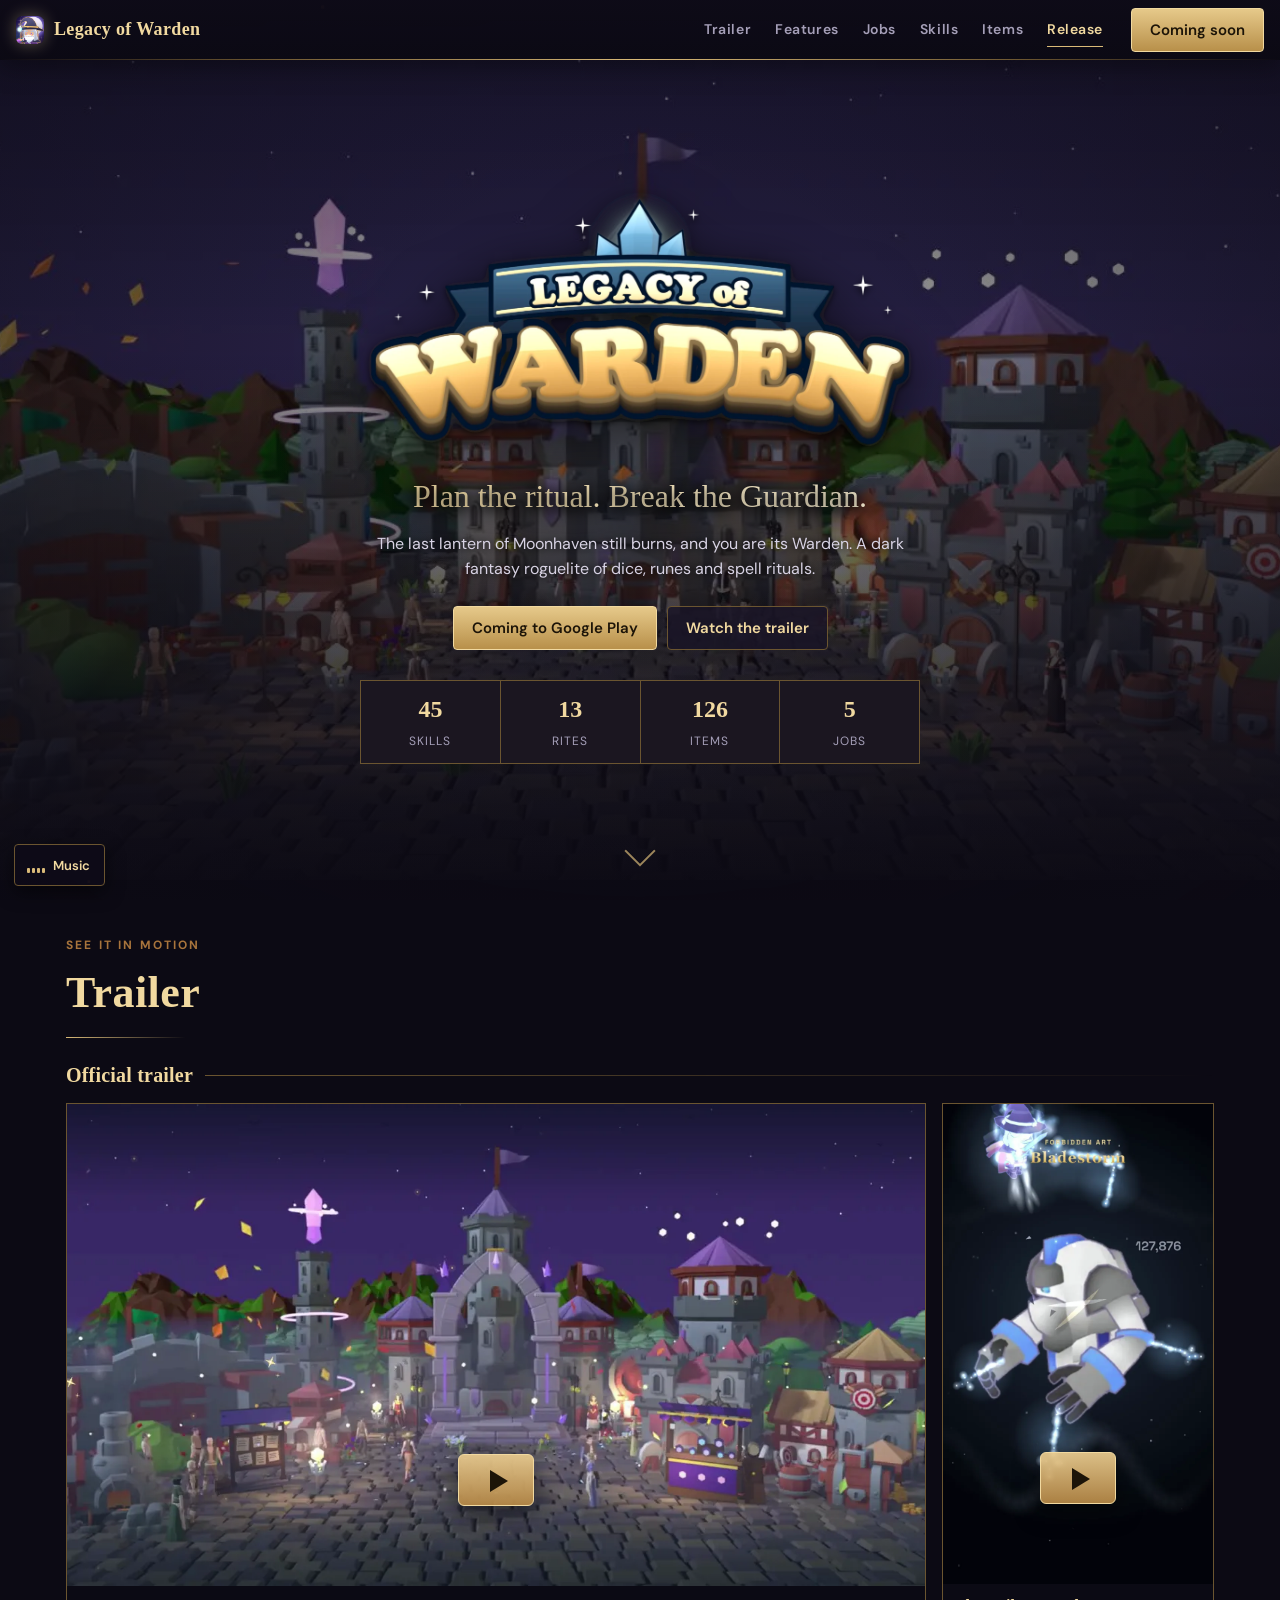
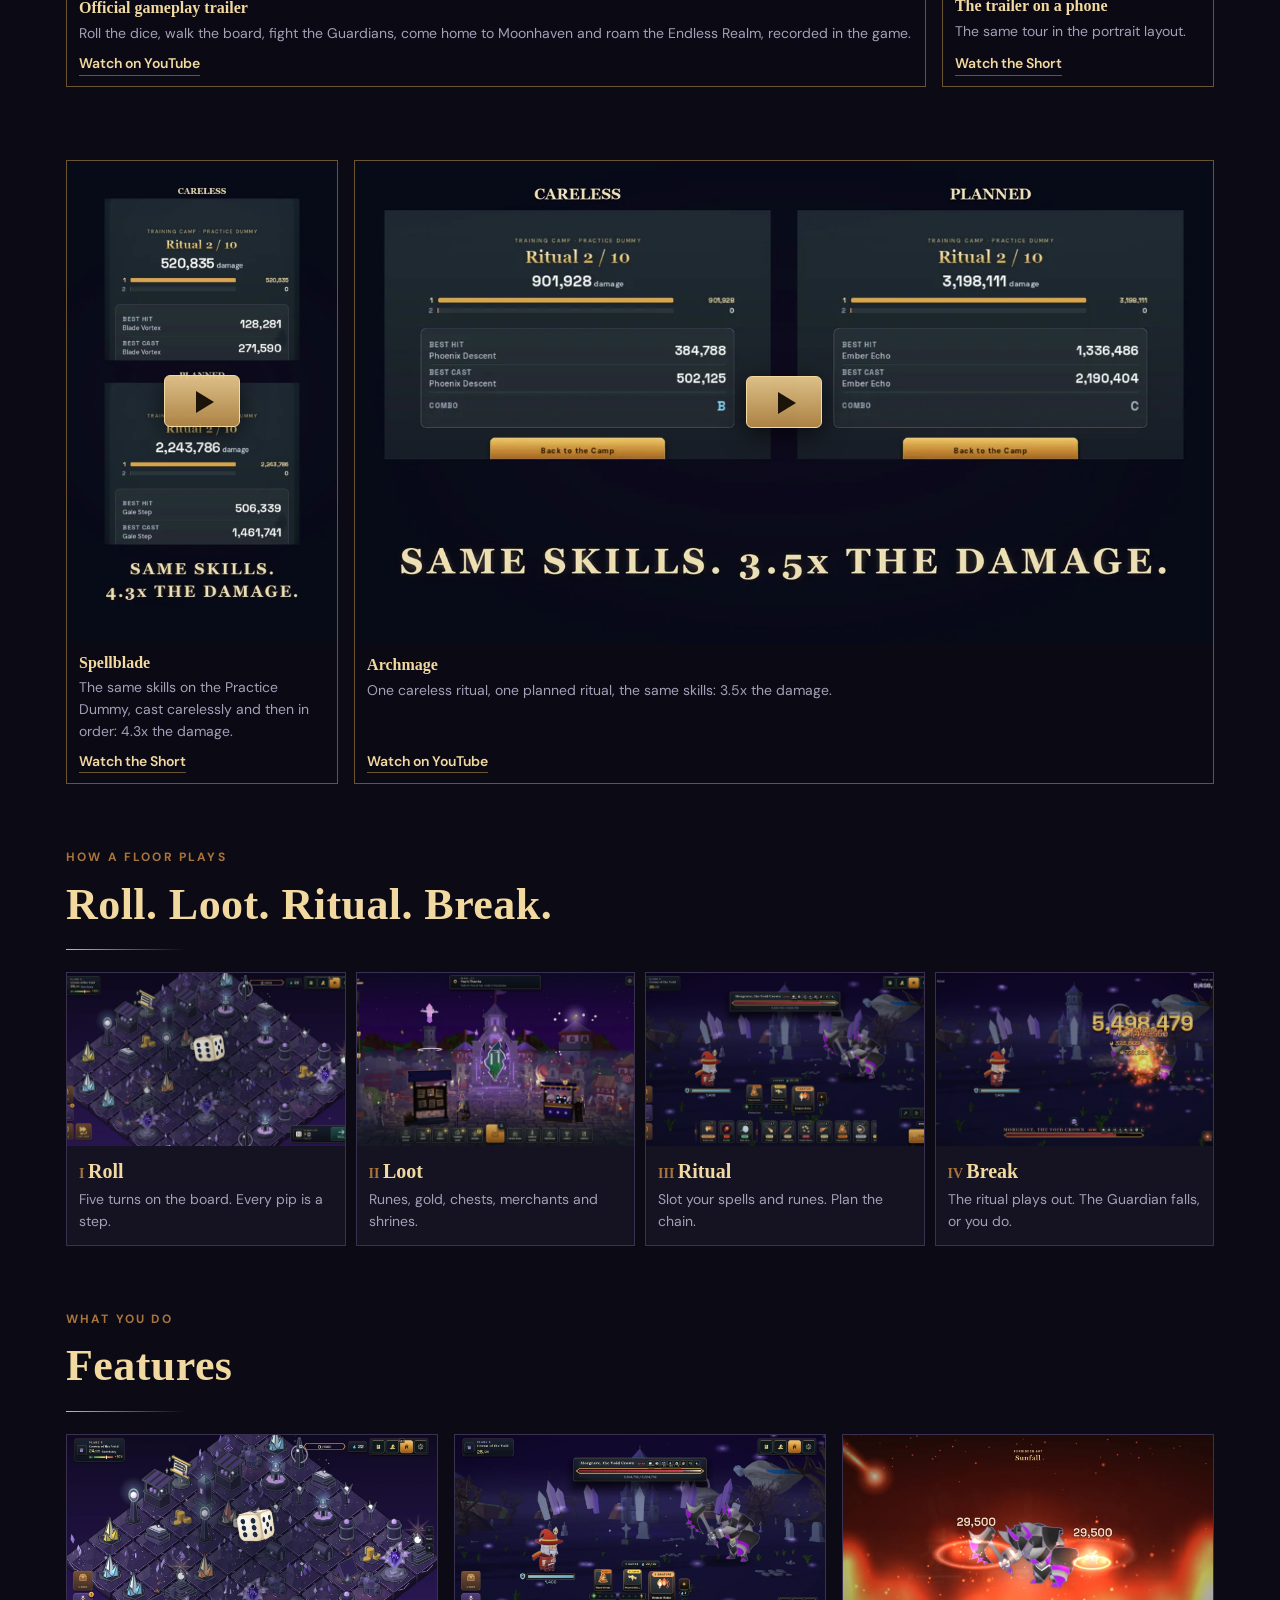
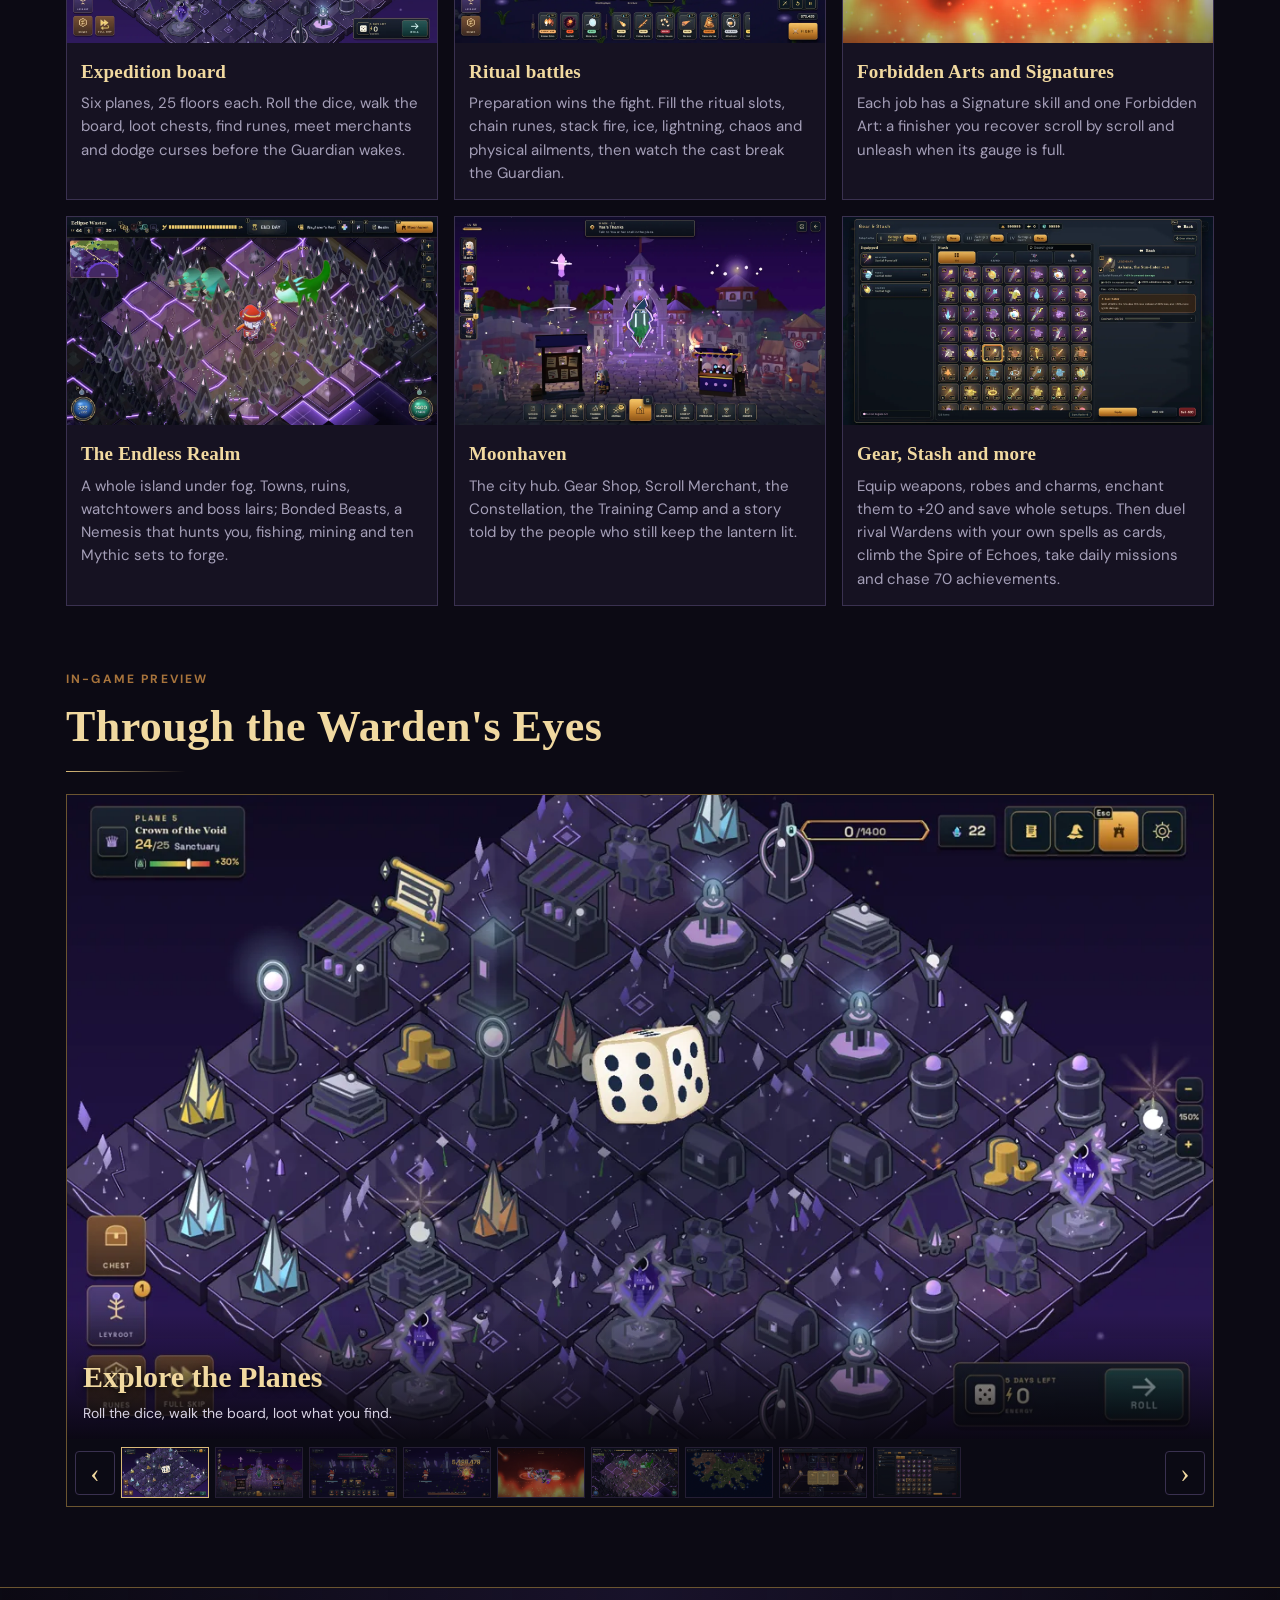
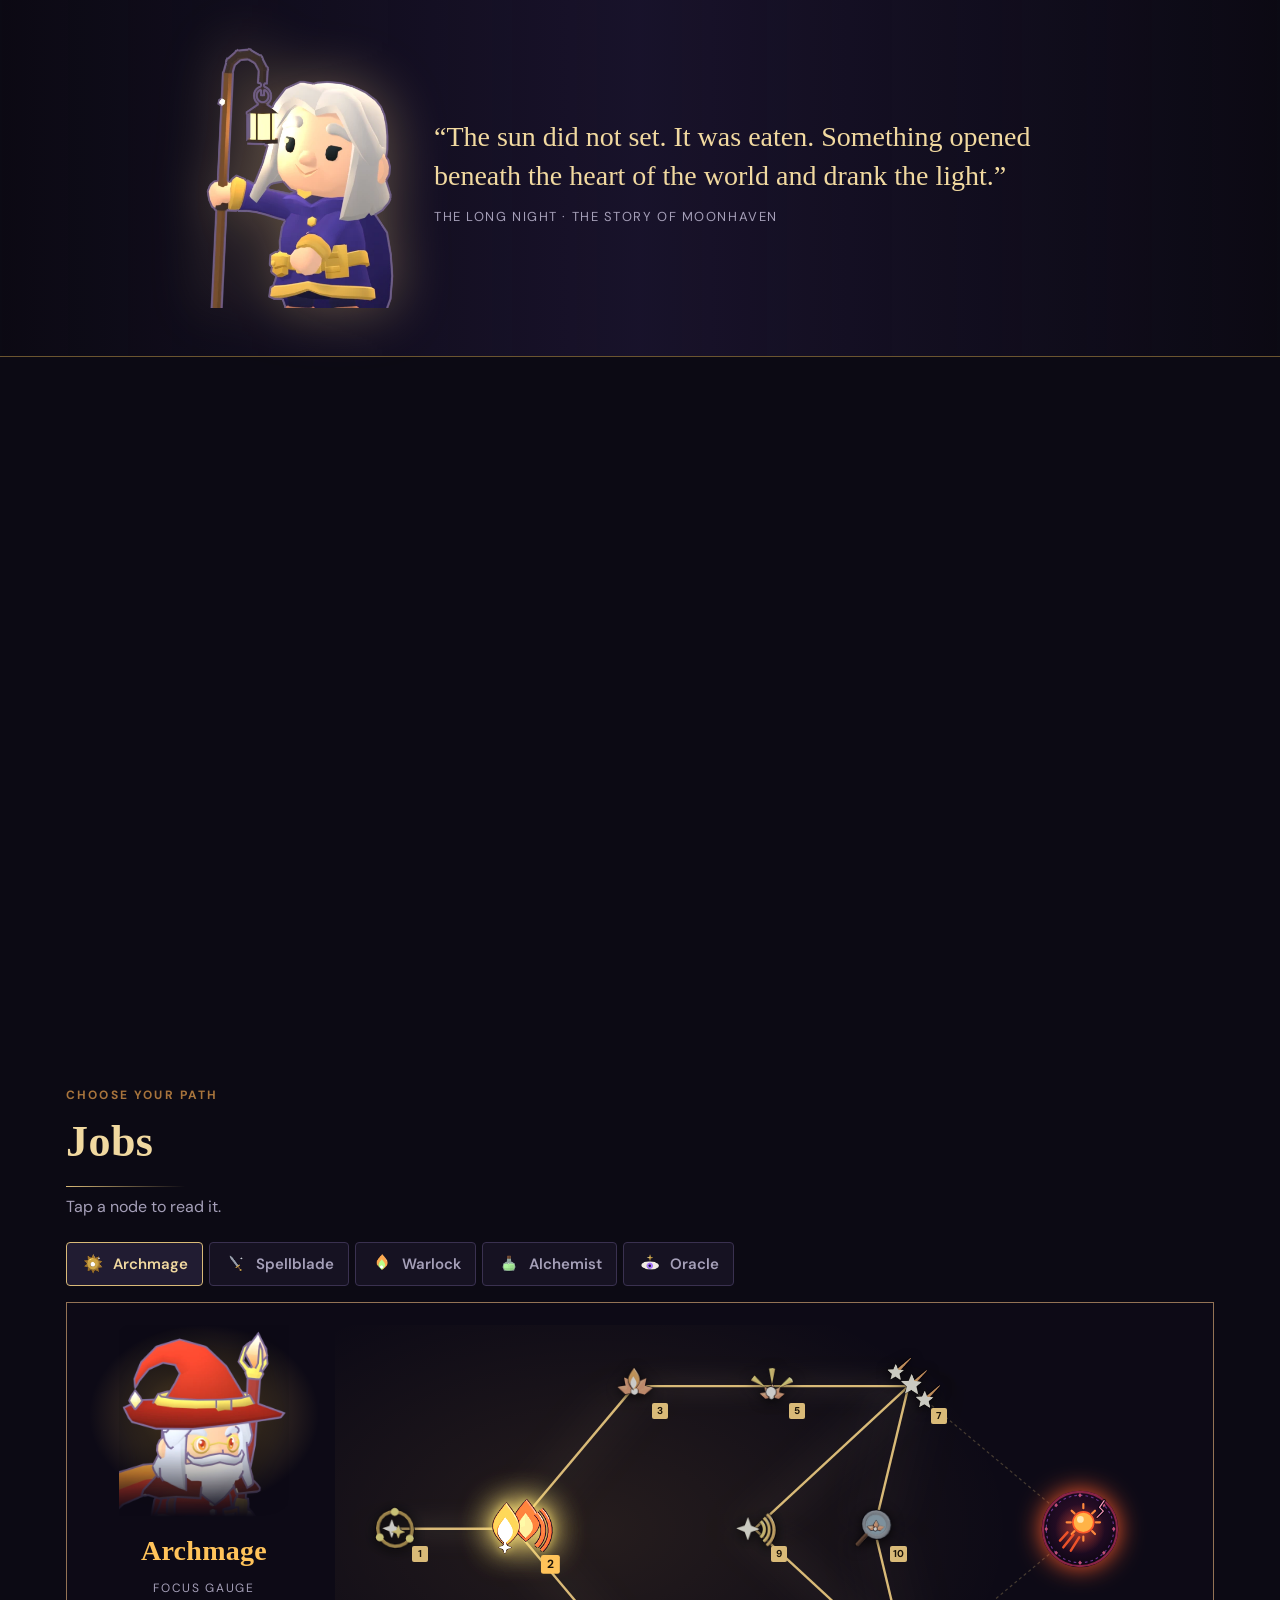
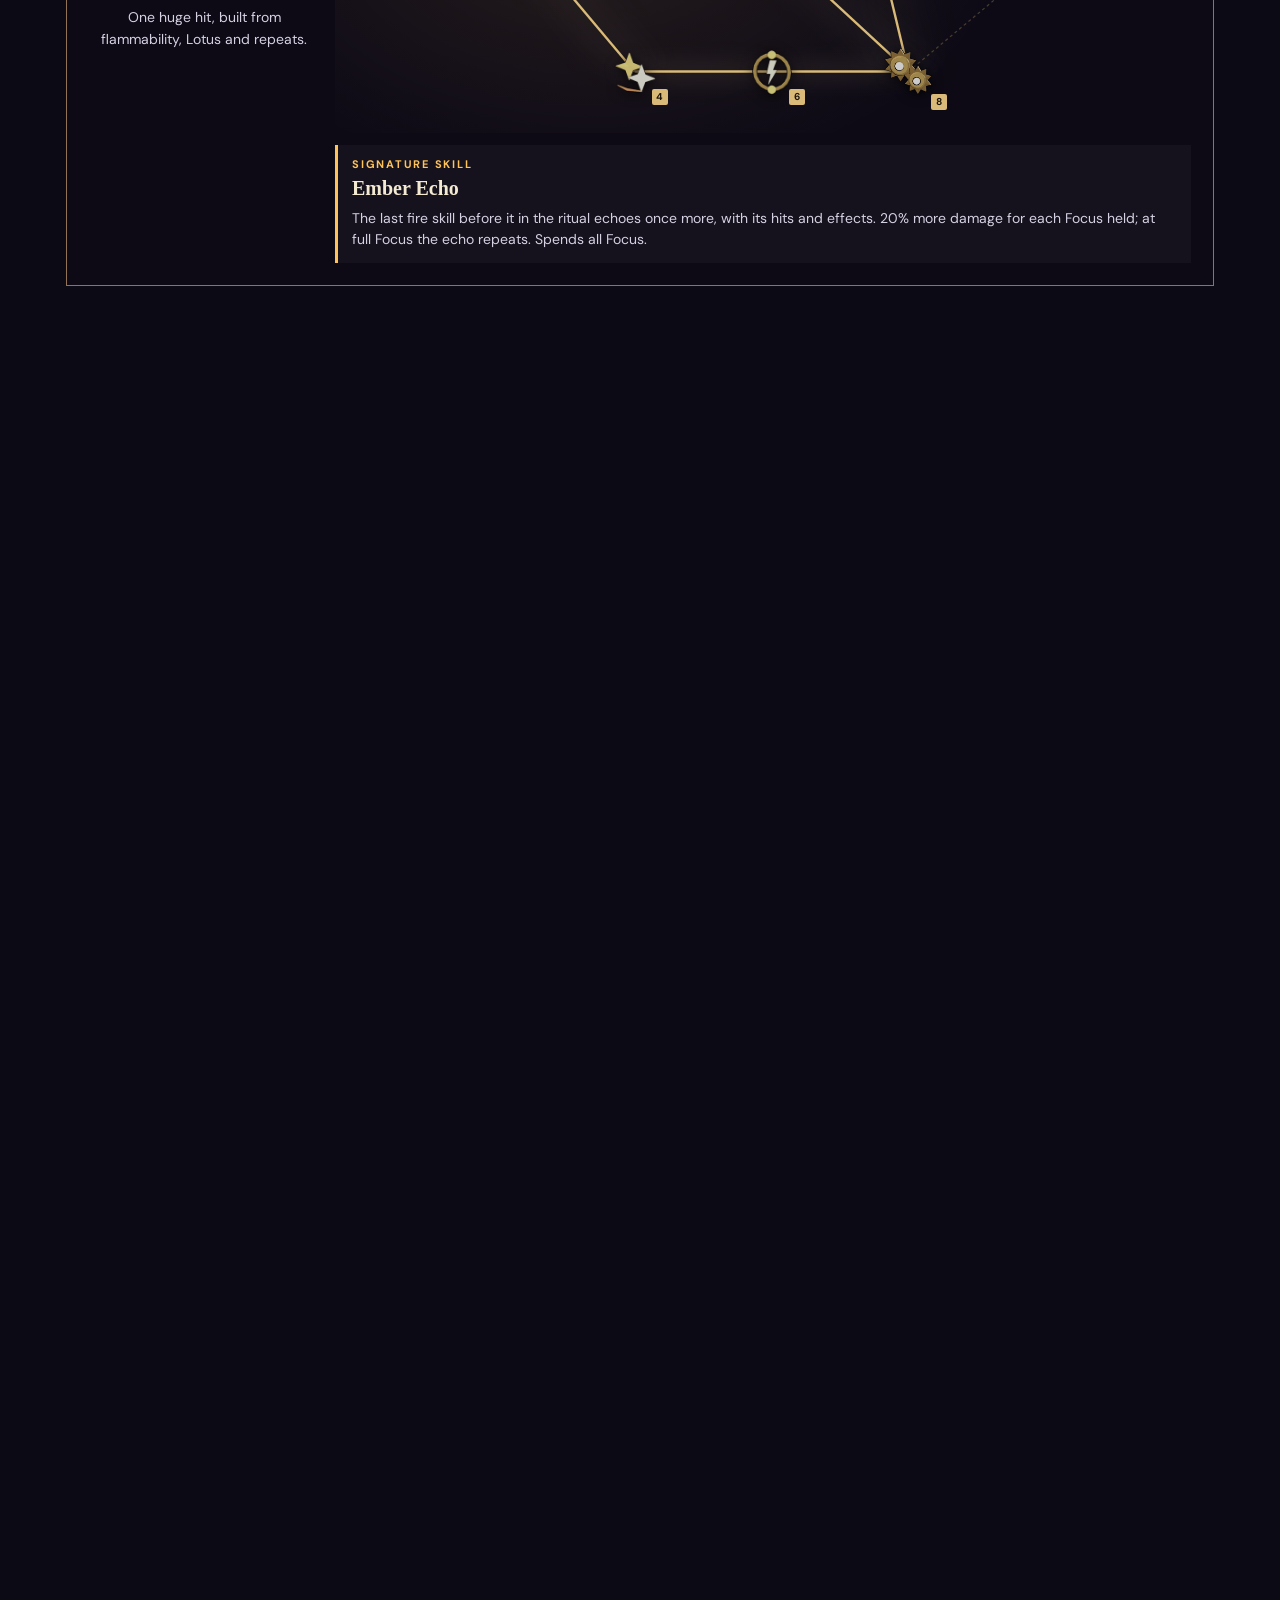
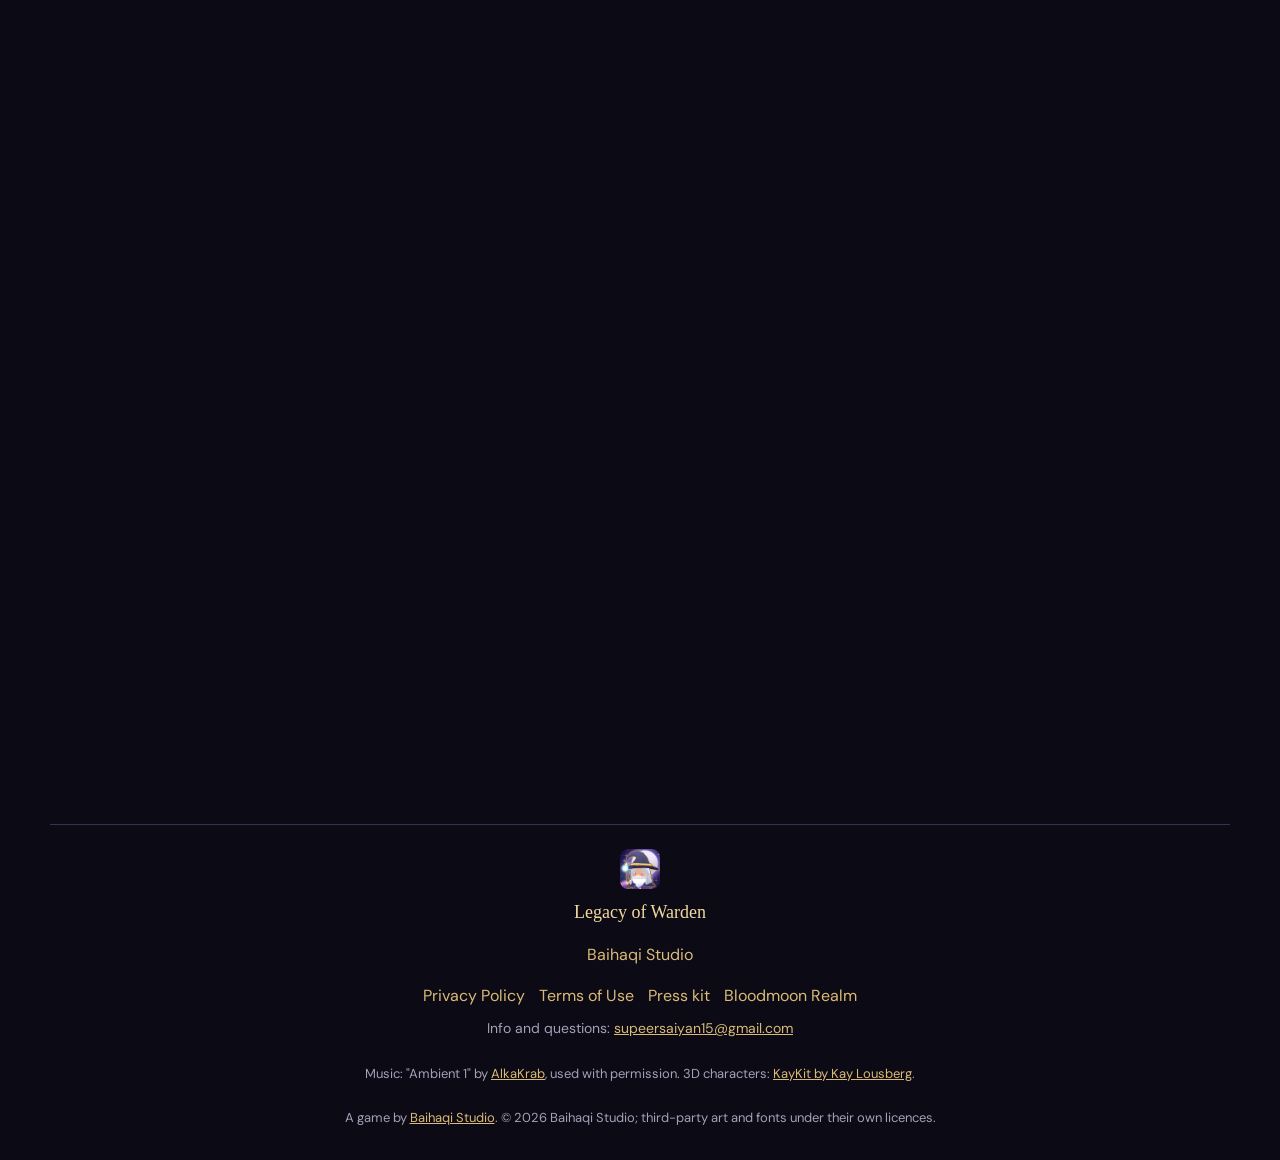
==== commit b23c13e1: "Trailer v3 and the careless-vs-planned combos (Archmage, Spellblade Short) in place of the old trail" ====
--- a/index.html
+++ b/index.html
@@ -110,24 +110,24 @@
     <h3 class="video-block reveal">Official trailer</h3>
     <div class="combo-pair">
       <figure class="overview combo combo-wide reveal">
-        <button type="button" class="yt yt-titled" data-yt="bfzNsBtPULc" aria-label="Play the official gameplay trailer (YouTube)"><img src="media/trailer-landscape.webp" alt="Legacy of Warden over the city of Moonhaven" loading="lazy"><span class="yt-play"></span></button>
-        <figcaption><strong>Official gameplay trailer</strong><span>Moonhaven, the expedition board, ritual battles, Forbidden Arts and the Endless Realm, recorded in the game.</span><a class="yt-link" href="https://youtu.be/bfzNsBtPULc" target="_blank" rel="noopener">Watch on YouTube</a></figcaption>
+        <button type="button" class="yt yt-titled" data-yt="ZIGFAp2W-pY" aria-label="Play the official gameplay trailer (YouTube)"><img src="media/trailer-landscape-v3.webp" alt="The plaza of Moonhaven at night" loading="lazy"><span class="yt-play"></span></button>
+        <figcaption><strong>Official gameplay trailer</strong><span>Roll the dice, walk the board, fight the Guardians, come home to Moonhaven and roam the Endless Realm, recorded in the game.</span><a class="yt-link" href="https://youtu.be/ZIGFAp2W-pY" target="_blank" rel="noopener">Watch on YouTube</a></figcaption>
       </figure>
       <figure class="overview combo combo-tall reveal">
-        <button type="button" class="yt yt-titled" data-yt="7WqC5J67-jQ" aria-label="Play the trailer in the phone layout (YouTube)"><img src="media/trailer-portrait.webp" alt="Legacy of Warden over the city of Moonhaven" loading="lazy"><span class="yt-play"></span></button>
-        <figcaption><strong>The trailer on a phone</strong><span>The same tour in the portrait layout.</span><a class="yt-link" href="https://youtube.com/shorts/7WqC5J67-jQ" target="_blank" rel="noopener">Watch the Short</a></figcaption>
-      </figure>
-    </div>
-
-    <h3 class="video-block reveal">Job overviews</h3>
+        <button type="button" class="yt yt-titled" data-yt="VYiky-fPafA" aria-label="Play the trailer in the phone layout (YouTube)"><img src="media/trailer-portrait-v3.webp" alt="The Forbidden Art Bladestorm on a phone" loading="lazy"><span class="yt-play"></span></button>
+        <figcaption><strong>The trailer on a phone</strong><span>The same tour in the portrait layout.</span><a class="yt-link" href="https://youtube.com/shorts/VYiky-fPafA" target="_blank" rel="noopener">Watch the Short</a></figcaption>
+      </figure>
+    </div>
+
+    <h3 class="video-block reveal">Careless vs planned</h3>
     <div class="combo-pair flip">
       <figure class="overview combo combo-tall reveal">
-        <button type="button" class="yt" data-yt="v32cvDzky3Y" aria-label="Play the Alchemist overview (YouTube)"><img src="media/combo-portrait.webp" alt="The Great Work, Overdose" loading="lazy"><span class="yt-play"></span></button>
-        <figcaption><strong>Alchemist</strong><span>One uncut fight on a phone: the rite, the poison stacks, then The Great Work.</span><a class="yt-link" href="https://youtube.com/shorts/v32cvDzky3Y" target="_blank" rel="noopener">Watch the Short</a></figcaption>
+        <button type="button" class="yt" data-yt="PRq2uYSpnFE" aria-label="Play the Spellblade careless vs planned ritual (YouTube)"><img src="media/combo-portrait-v3.webp" alt="Same skills, 4.3x the damage" loading="lazy"><span class="yt-play"></span></button>
+        <figcaption><strong>Spellblade</strong><span>The same skills on the Practice Dummy, cast carelessly and then in order: 4.3x the damage.</span><a class="yt-link" href="https://youtube.com/shorts/PRq2uYSpnFE" target="_blank" rel="noopener">Watch the Short</a></figcaption>
       </figure>
       <figure class="overview combo combo-wide reveal">
-        <button type="button" class="yt" data-yt="aBvcbKpanhw" aria-label="Play the Spellblade overview (YouTube)"><img src="media/combo-landscape.webp" alt="Bladestorm, a 10 million critical hit" loading="lazy"><span class="yt-play"></span></button>
-        <figcaption><strong>Spellblade</strong><span>One uncut fight: the rite, the blade chain, then the Bladestorm.</span><a class="yt-link" href="https://youtu.be/aBvcbKpanhw" target="_blank" rel="noopener">Watch on YouTube</a></figcaption>
+        <button type="button" class="yt" data-yt="Y70X74ScpZc" aria-label="Play the Archmage careless vs planned ritual (YouTube)"><img src="media/combo-landscape-v3.webp" alt="Same skills, 3.5x the damage" loading="lazy"><span class="yt-play"></span></button>
+        <figcaption><strong>Archmage</strong><span>One careless ritual, one planned ritual, the same skills: 3.5x the damage.</span><a class="yt-link" href="https://youtu.be/Y70X74ScpZc" target="_blank" rel="noopener">Watch on YouTube</a></figcaption>
       </figure>
     </div>
   </section>
@@ -310,7 +310,7 @@
           <span class="offer-tag">DLC pack</span>
         </div>
         <div class="offer-body">
-          <p class="offer-price">US$2.50 <span>one-time</span></p>
+          <p class="offer-price">US$2 <span>one-time</span></p>
           <h3>Bloodmoon Realm</h3>
           <p class="offer-note">One pack on Google Play, coming in a later update.</p>
           <div class="offer-jobs"><span>Hemomancer</span><span>Black Knight</span><span>Assassin</span></div>
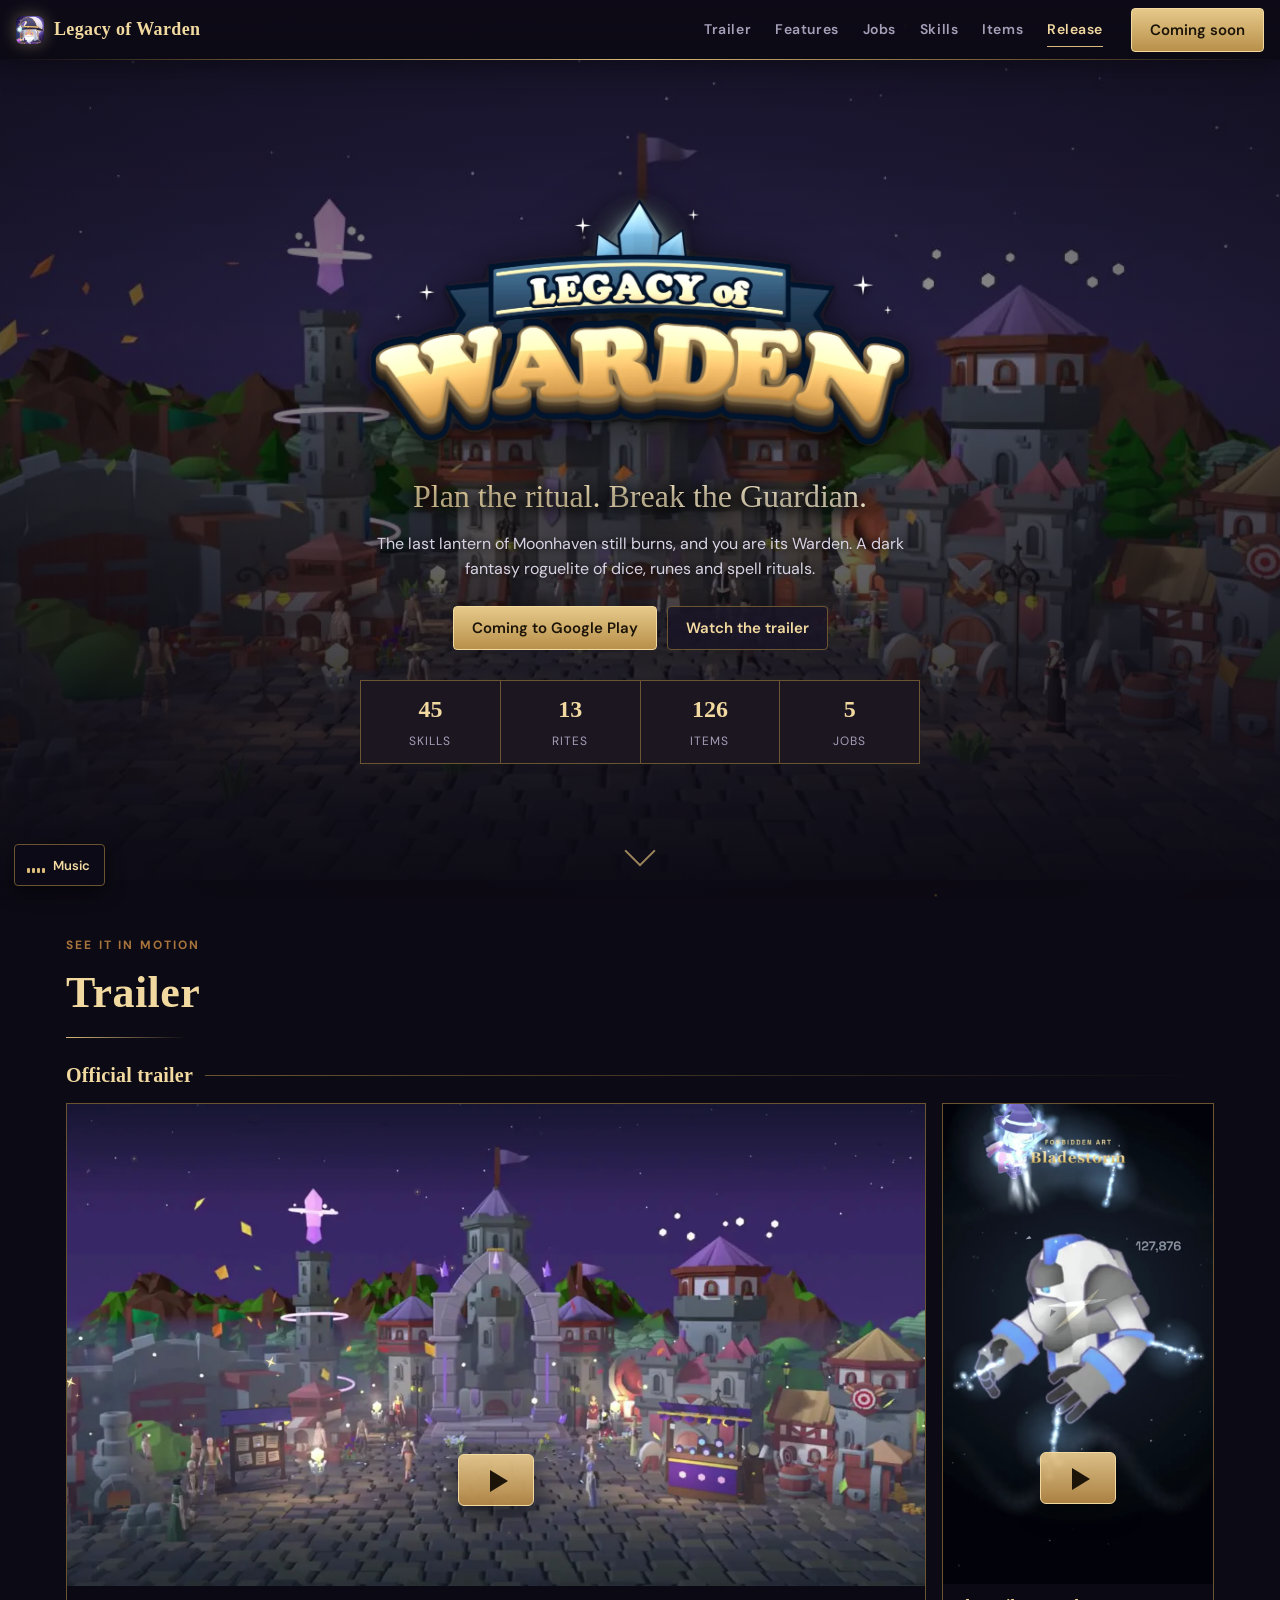
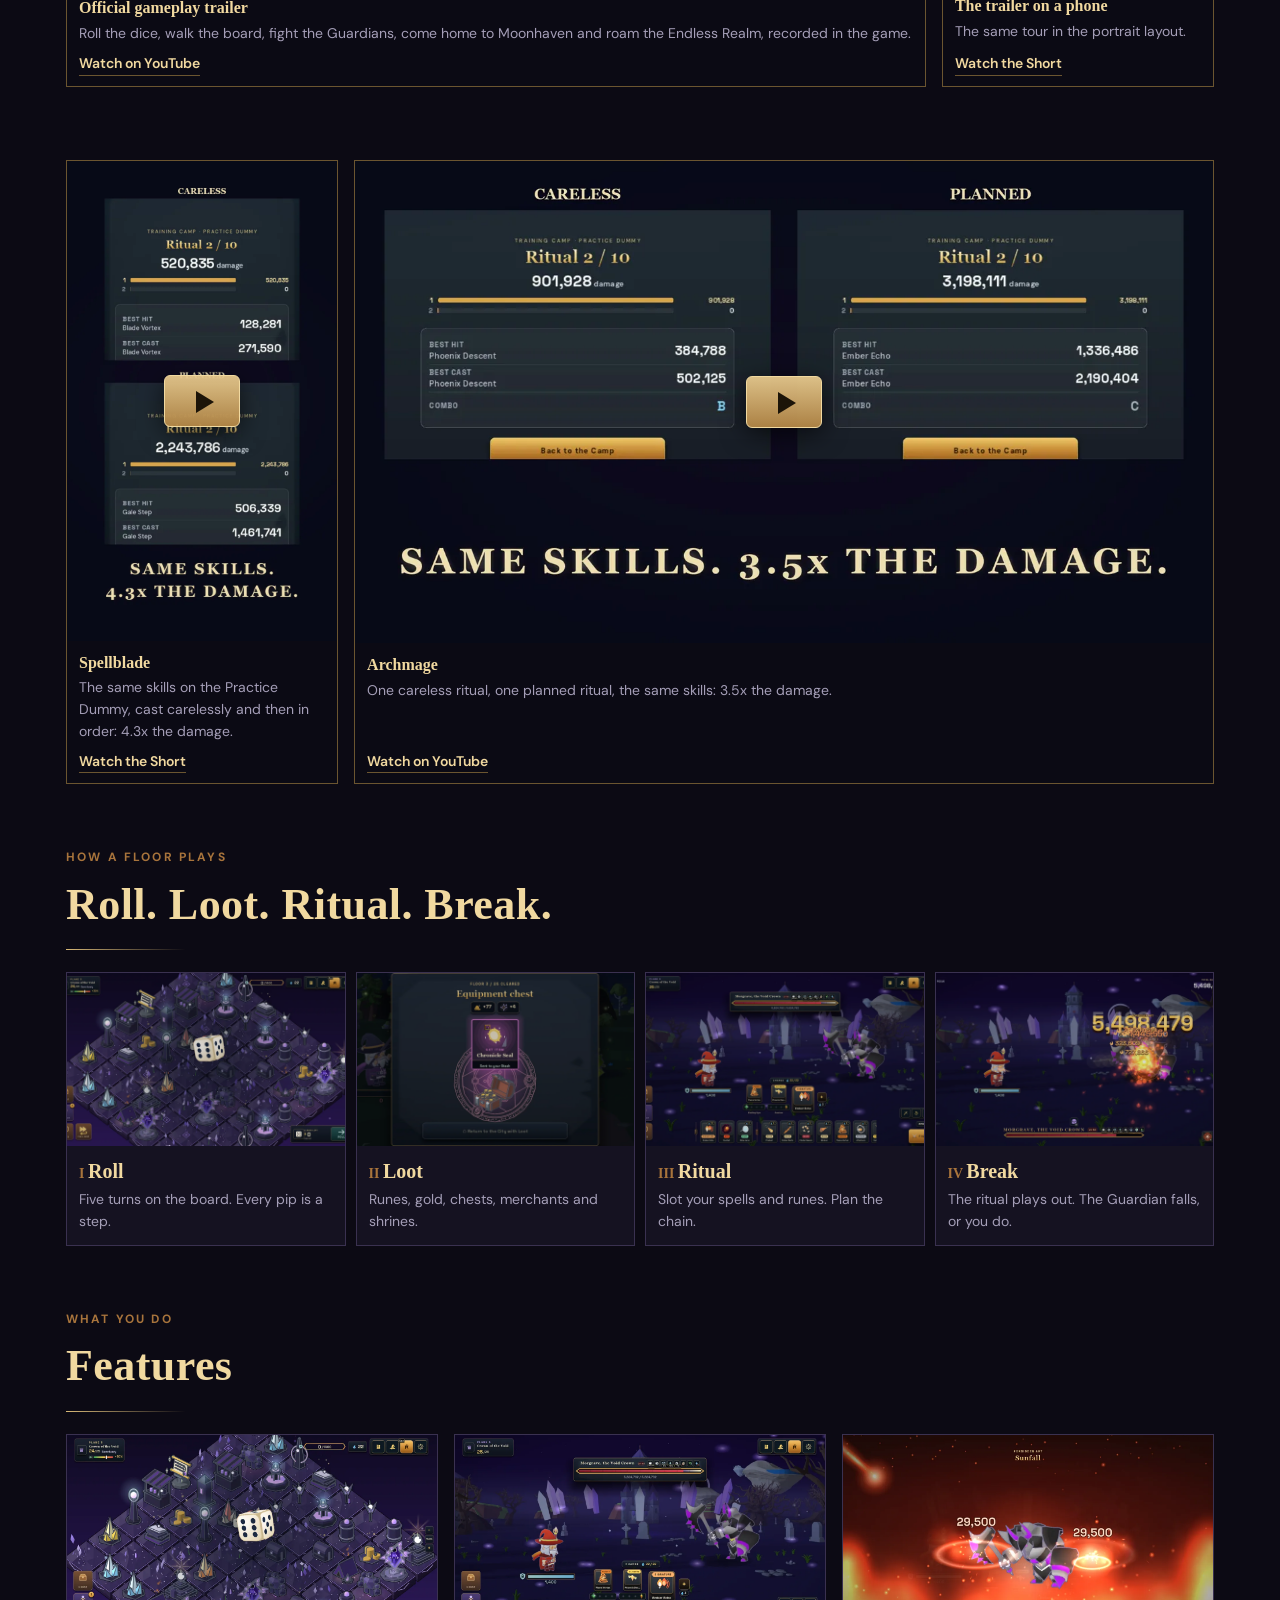
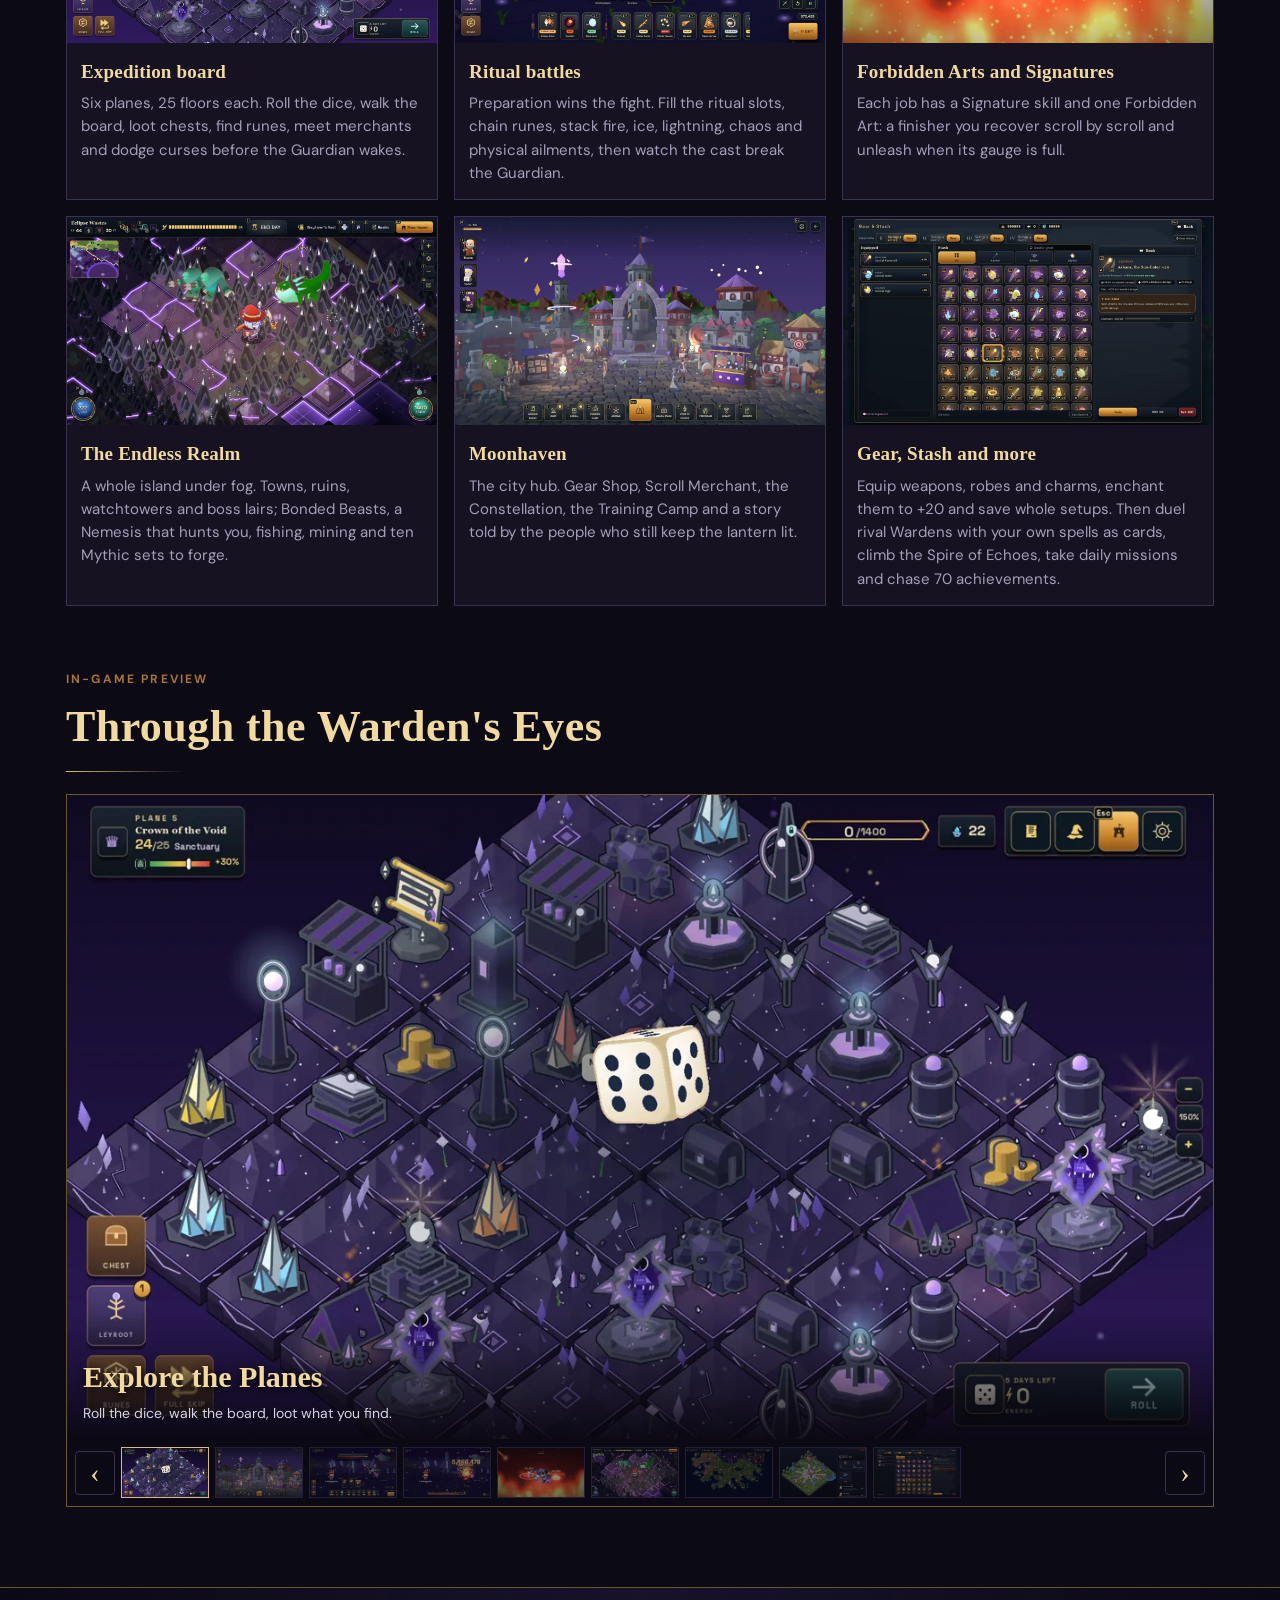
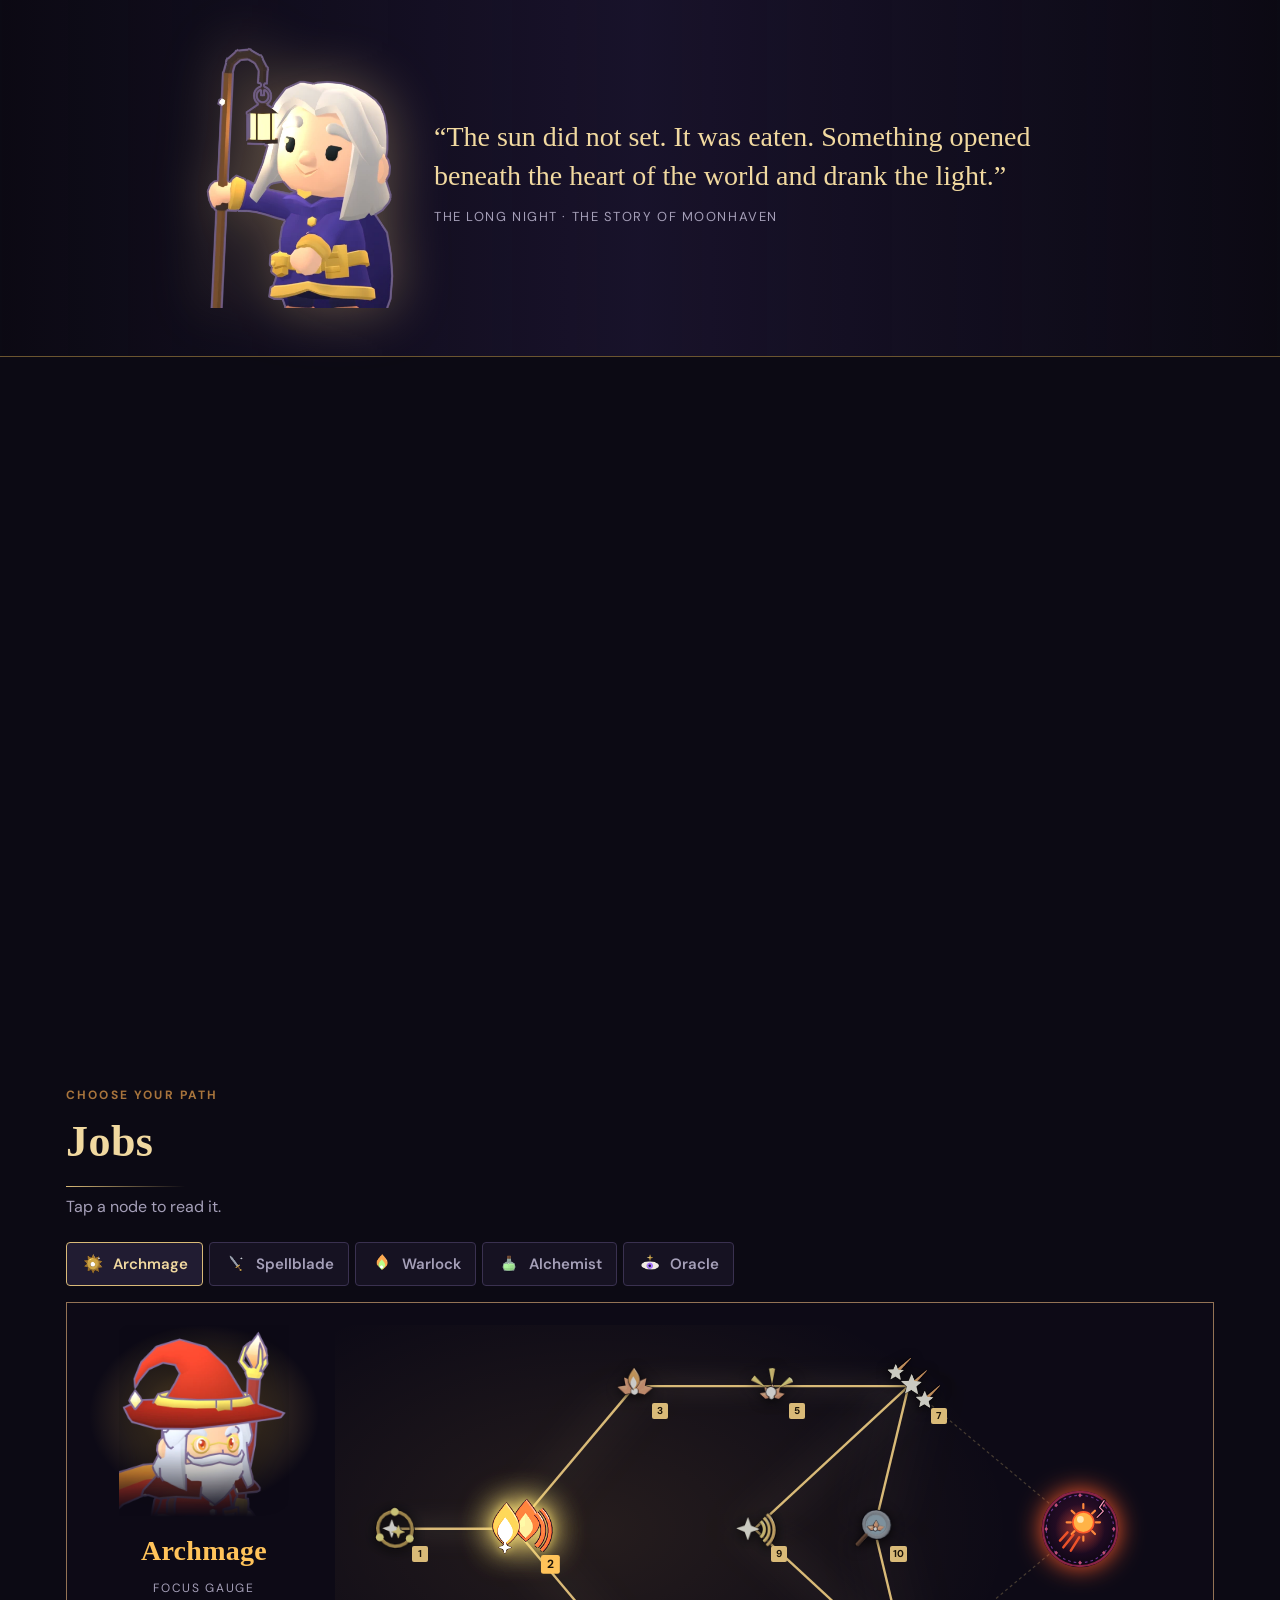
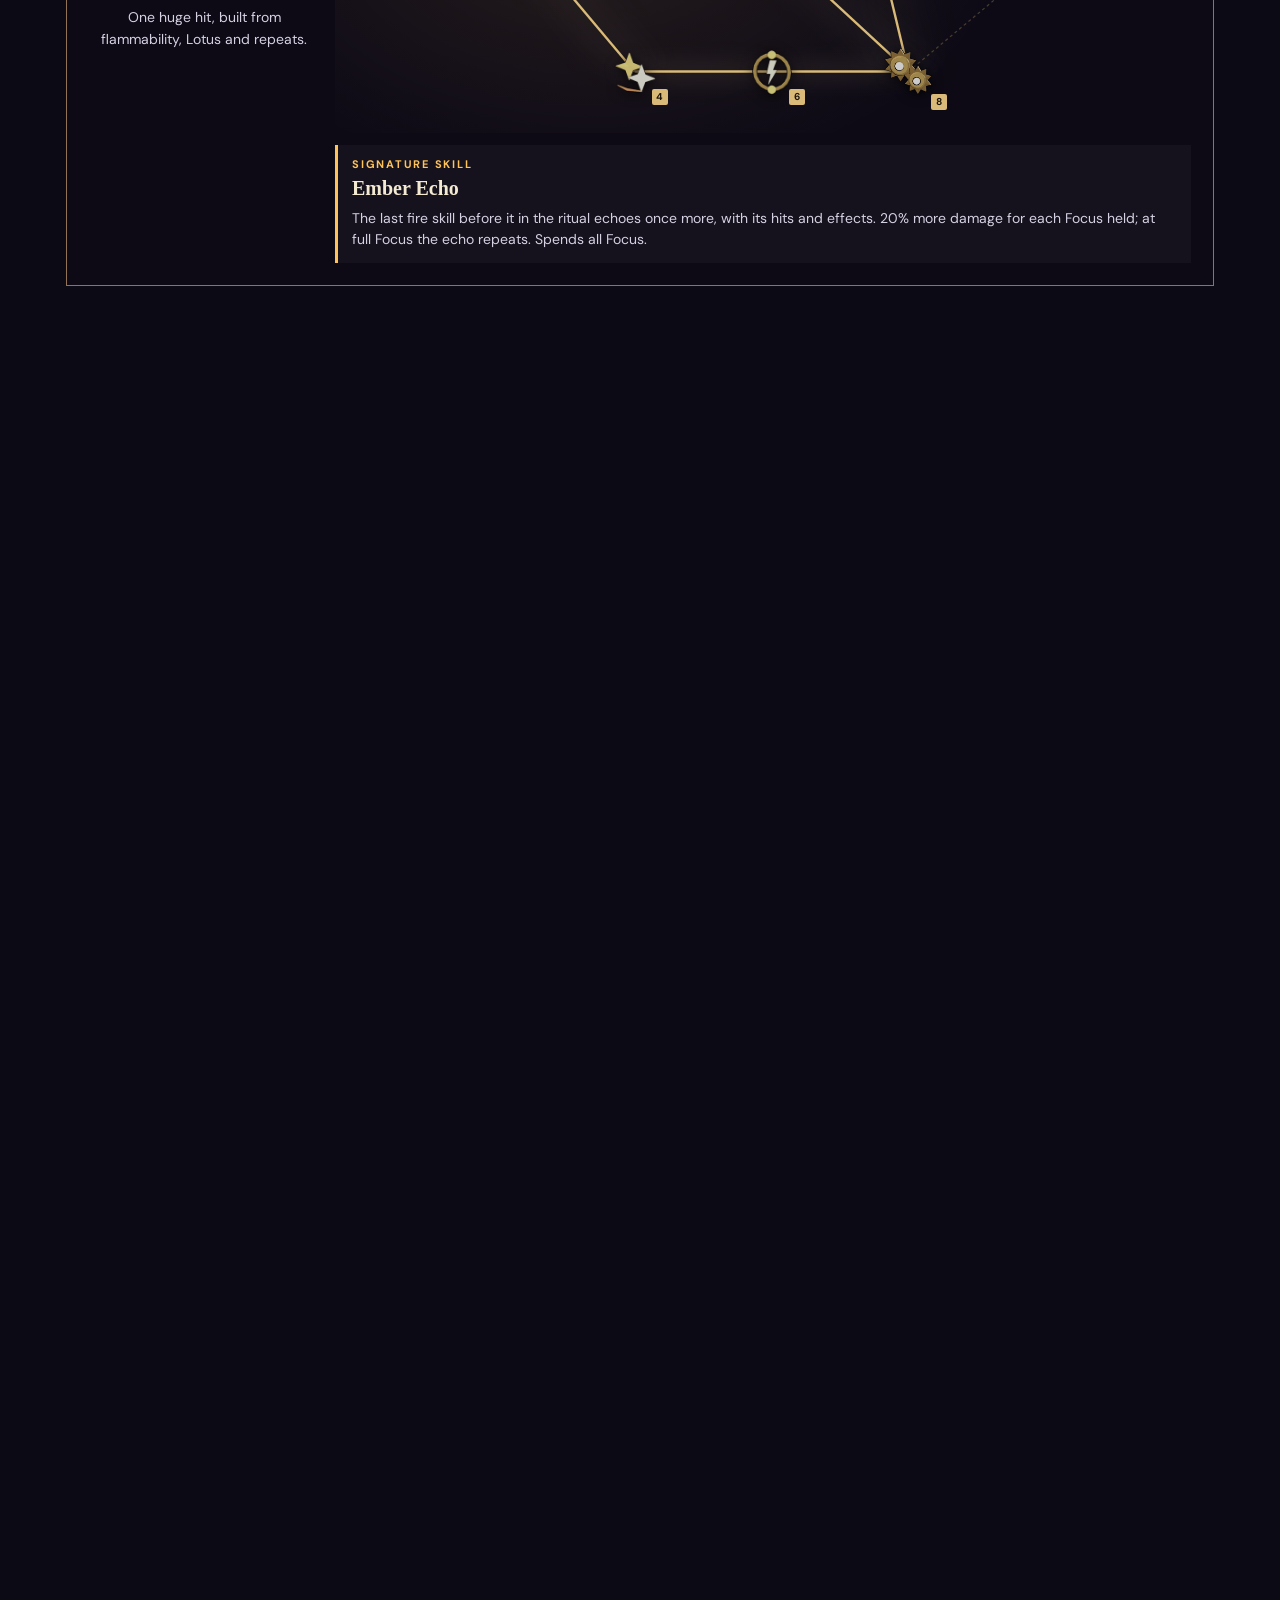
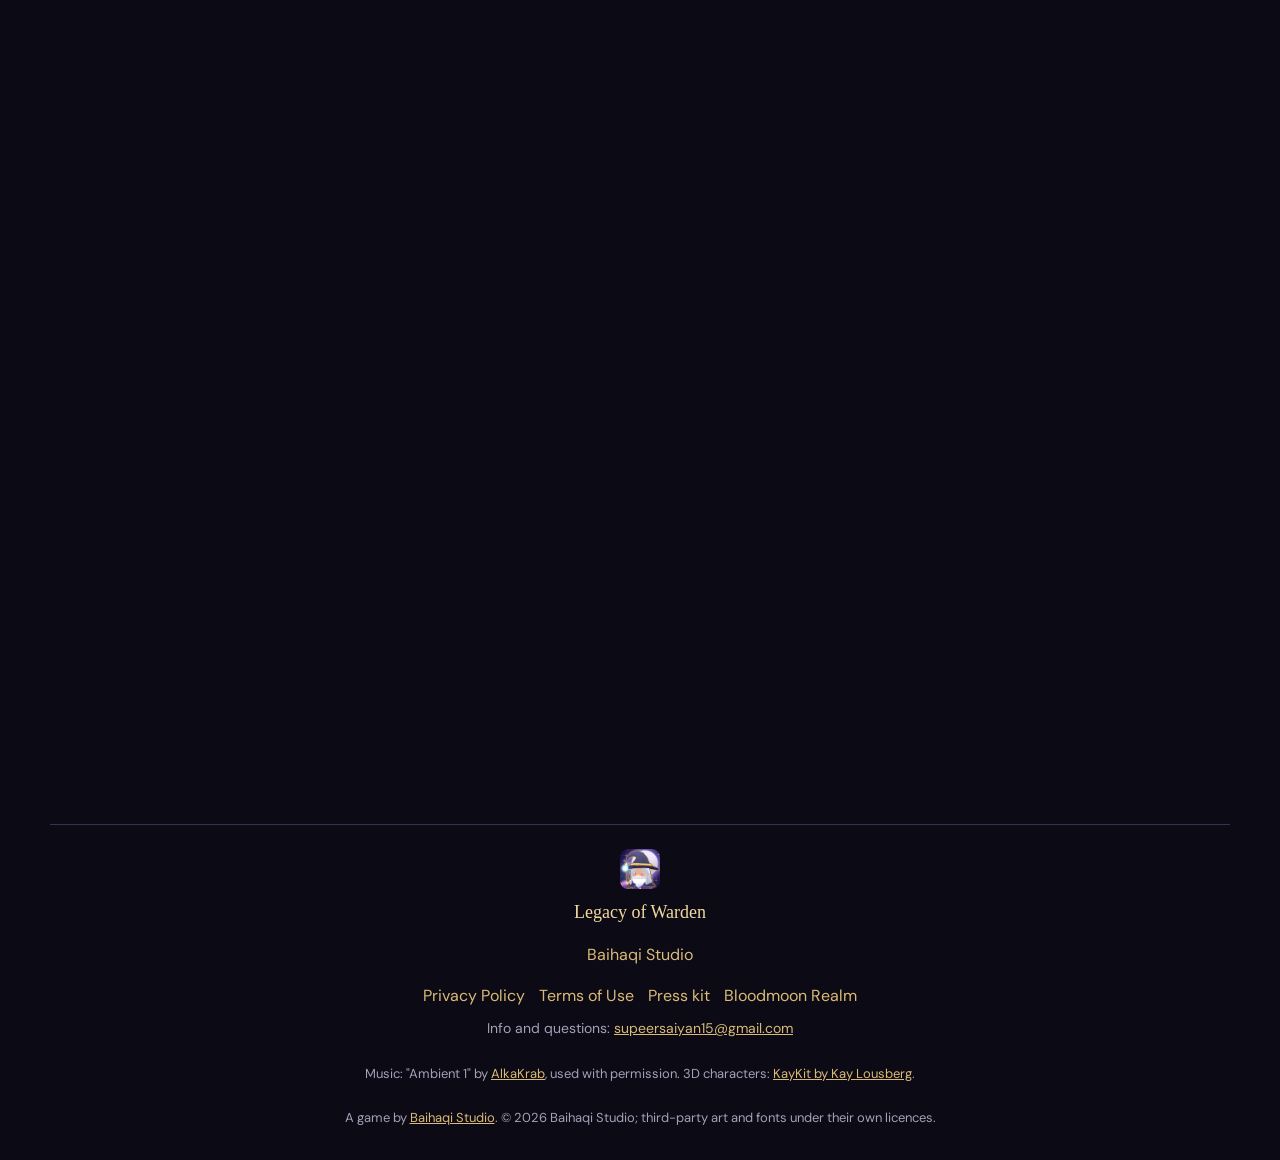
==== commit f33649dc: "Gallery: the rebuilt Moonhaven (no Maelis, arch portal), a realm town in place of the Ritual Duel, a" ====
--- a/index.html
+++ b/index.html
@@ -139,7 +139,7 @@
     </div>
     <ol class="loop">
       <li class="reveal"><img src="img/shots/01-expedition-board.webp" alt="" loading="lazy"><b>Roll</b><span>Five turns on the board. Every pip is a step.</span></li>
-      <li class="reveal"><img src="img/shots/02-moonhaven.webp" alt="" loading="lazy"><b>Loot</b><span>Runes, gold, chests, merchants and shrines.</span></li>
+      <li class="reveal"><img src="img/shots/loot-chest.webp" alt="" loading="lazy"><b>Loot</b><span>Runes, gold, chests, merchants and shrines.</span></li>
       <li class="reveal"><img src="img/shots/03-ritual.webp" alt="" loading="lazy"><b>Ritual</b><span>Slot your spells and runes. Plan the chain.</span></li>
       <li class="reveal"><img src="img/shots/04-combo.webp" alt="" loading="lazy"><b>Break</b><span>The ritual plays out. The Guardian falls, or you do.</span></li>
     </ol>
@@ -350,7 +350,7 @@
   <div class="sheet-foot"><button class="btn" type="button" data-close>Back</button></div>
 </dialog>
 
-<script src="js/site.js?v=202610302000" defer></script>
+<script src="js/site.js?v=202610311630" defer></script>
 <script src="js/contact.js?v=202610302000" defer></script>
 <script src="js/top.js?v=202610301900" defer></script>
 </body>
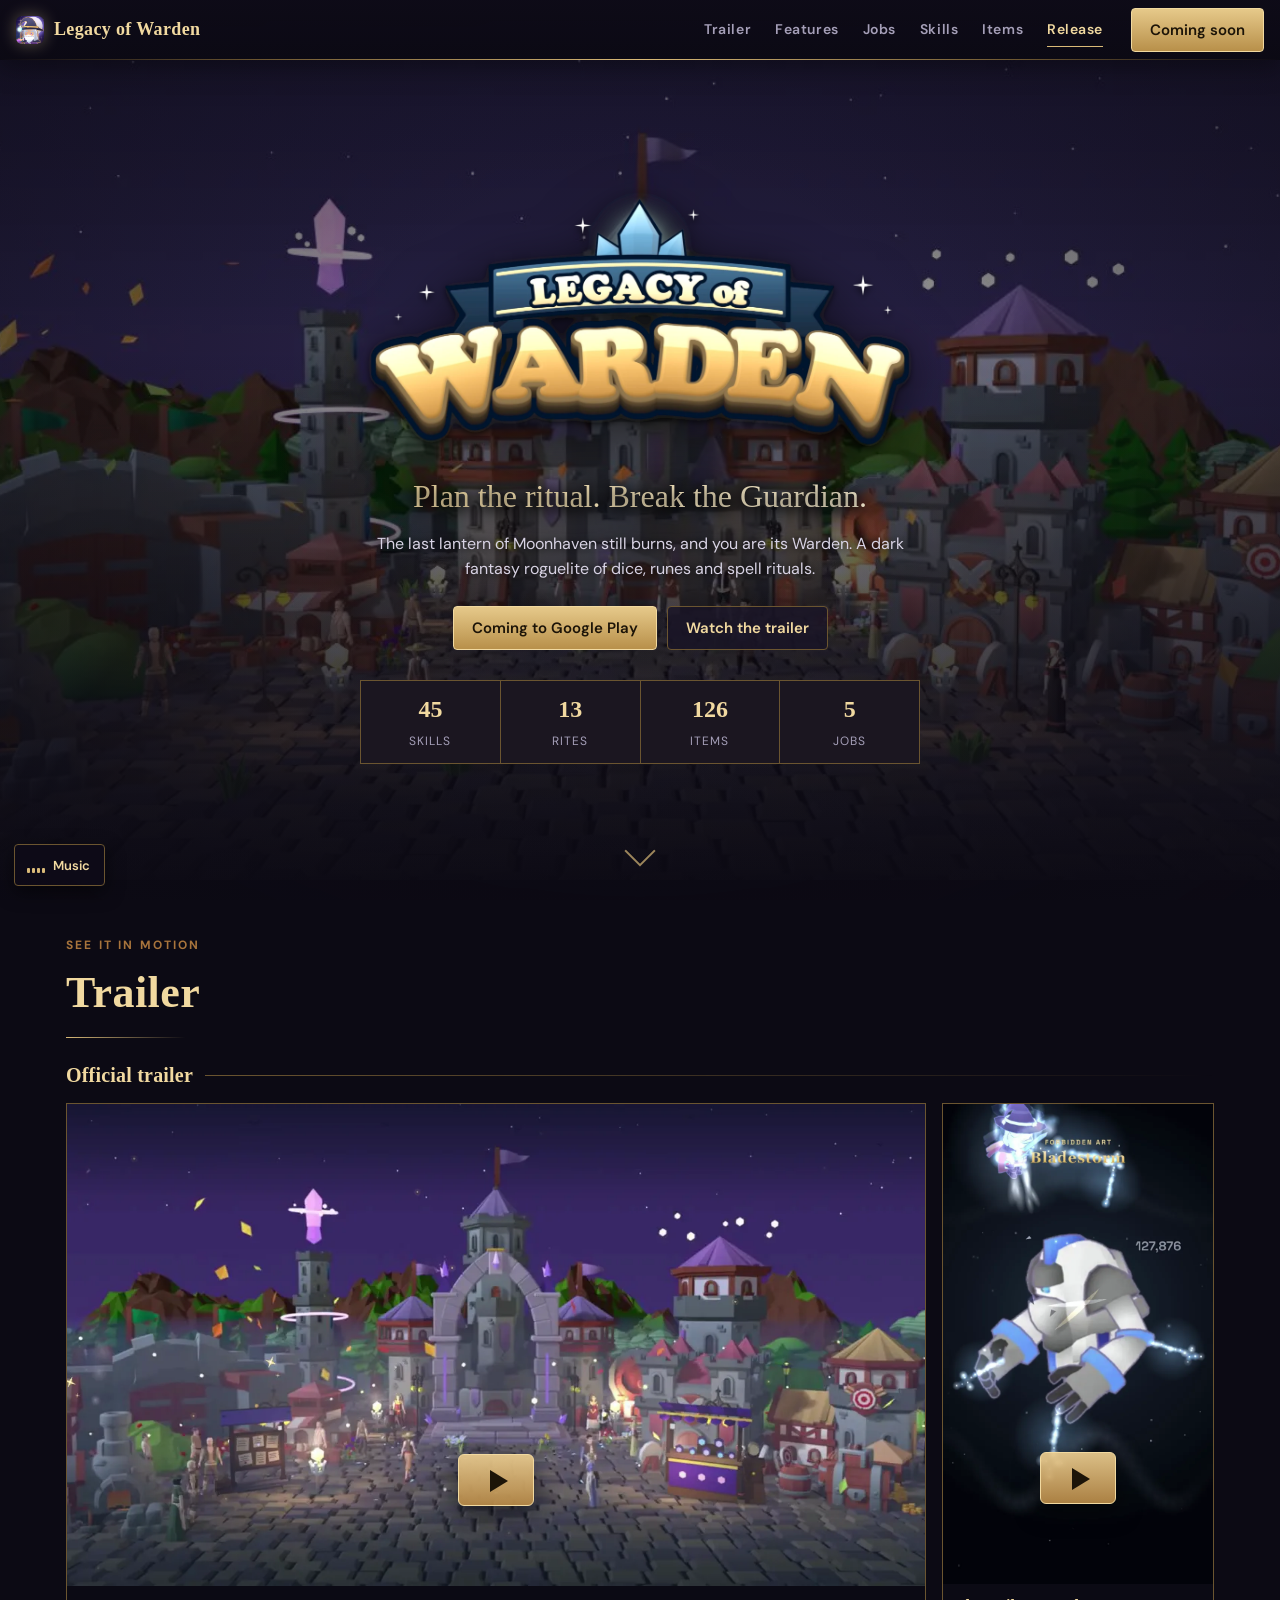
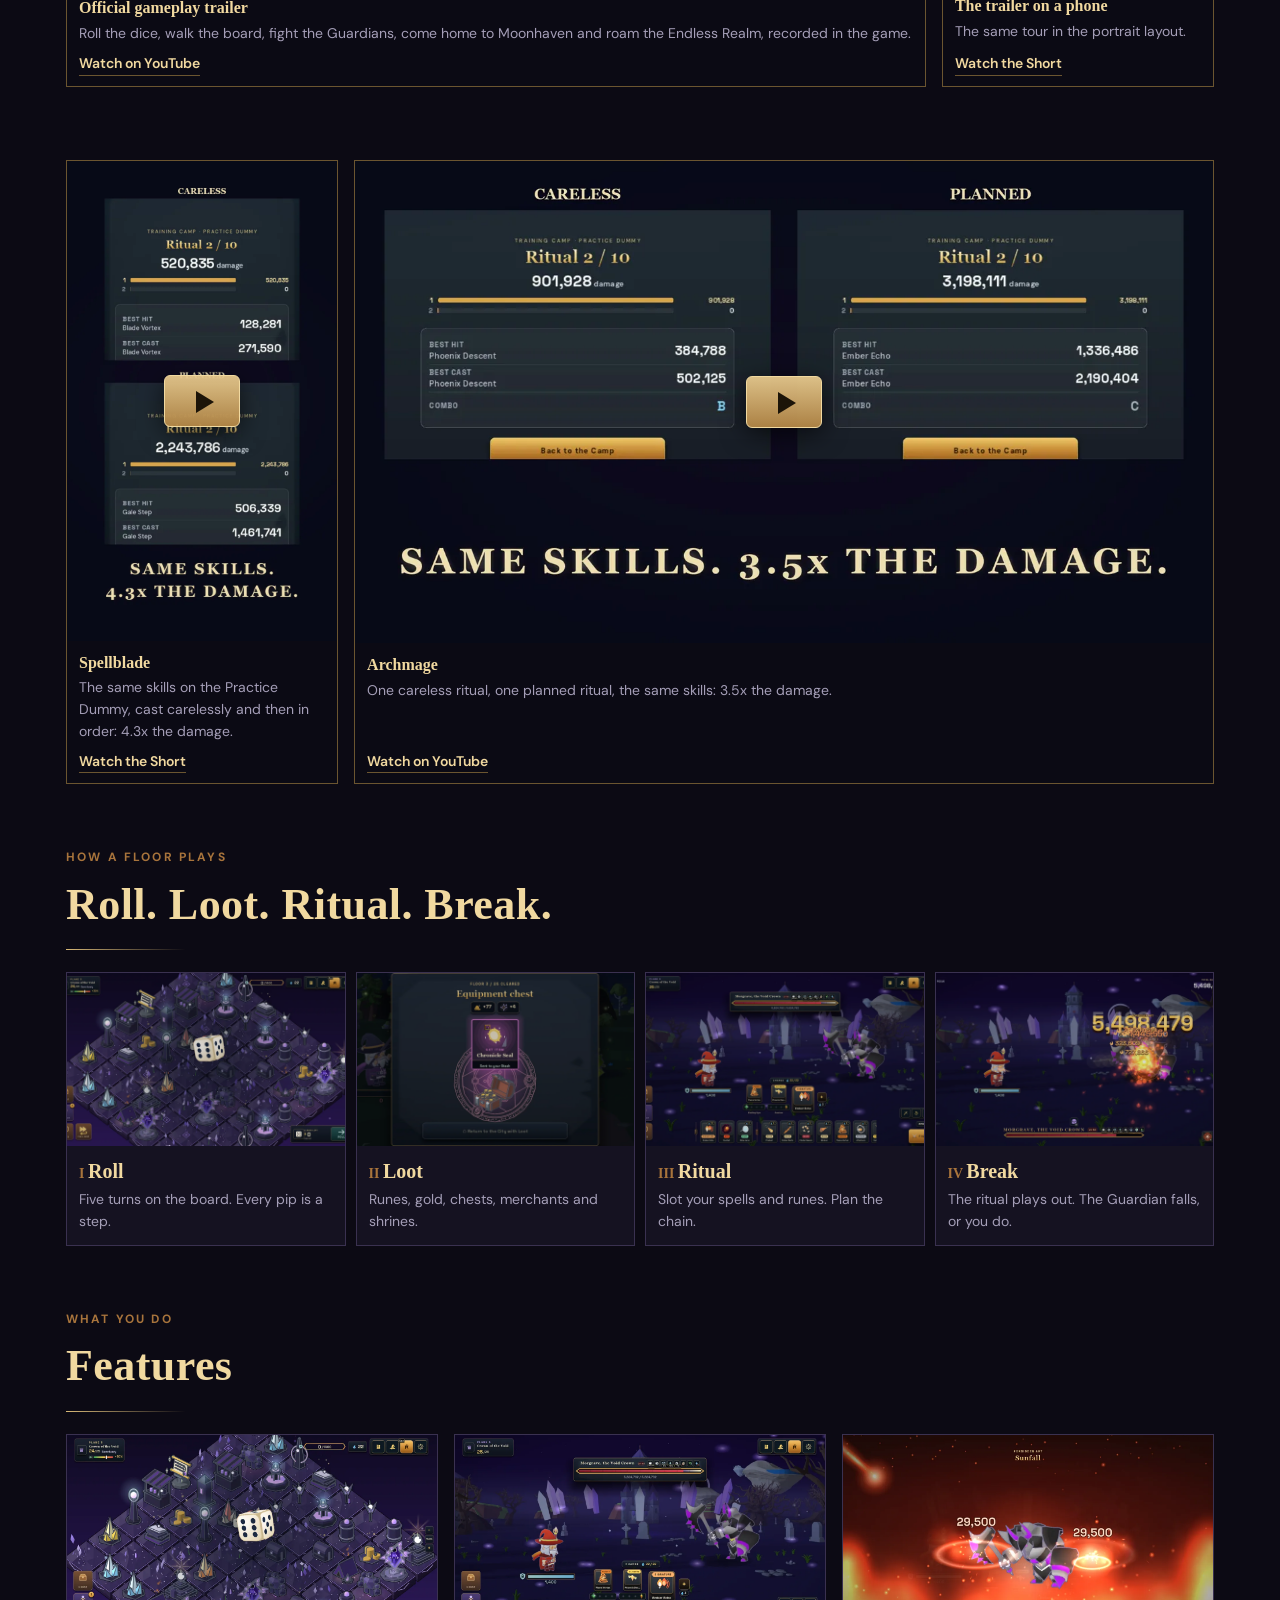
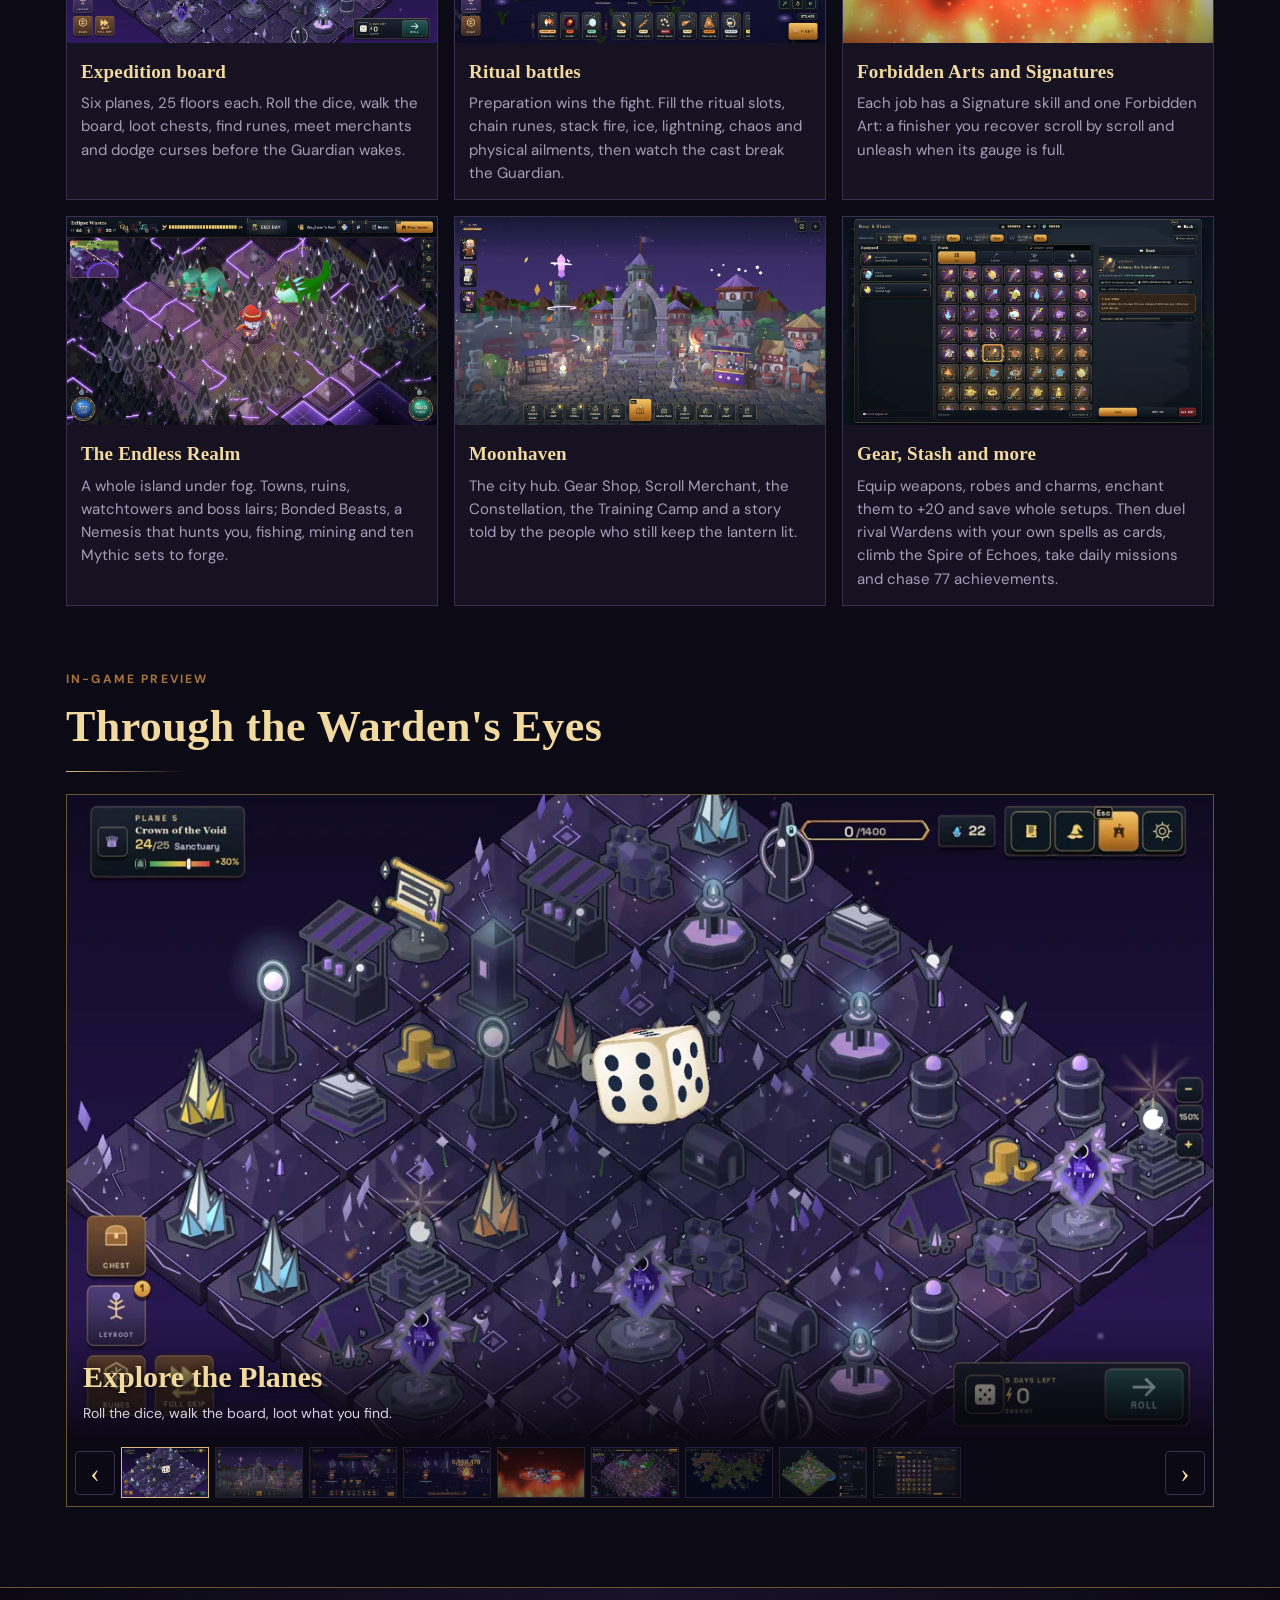
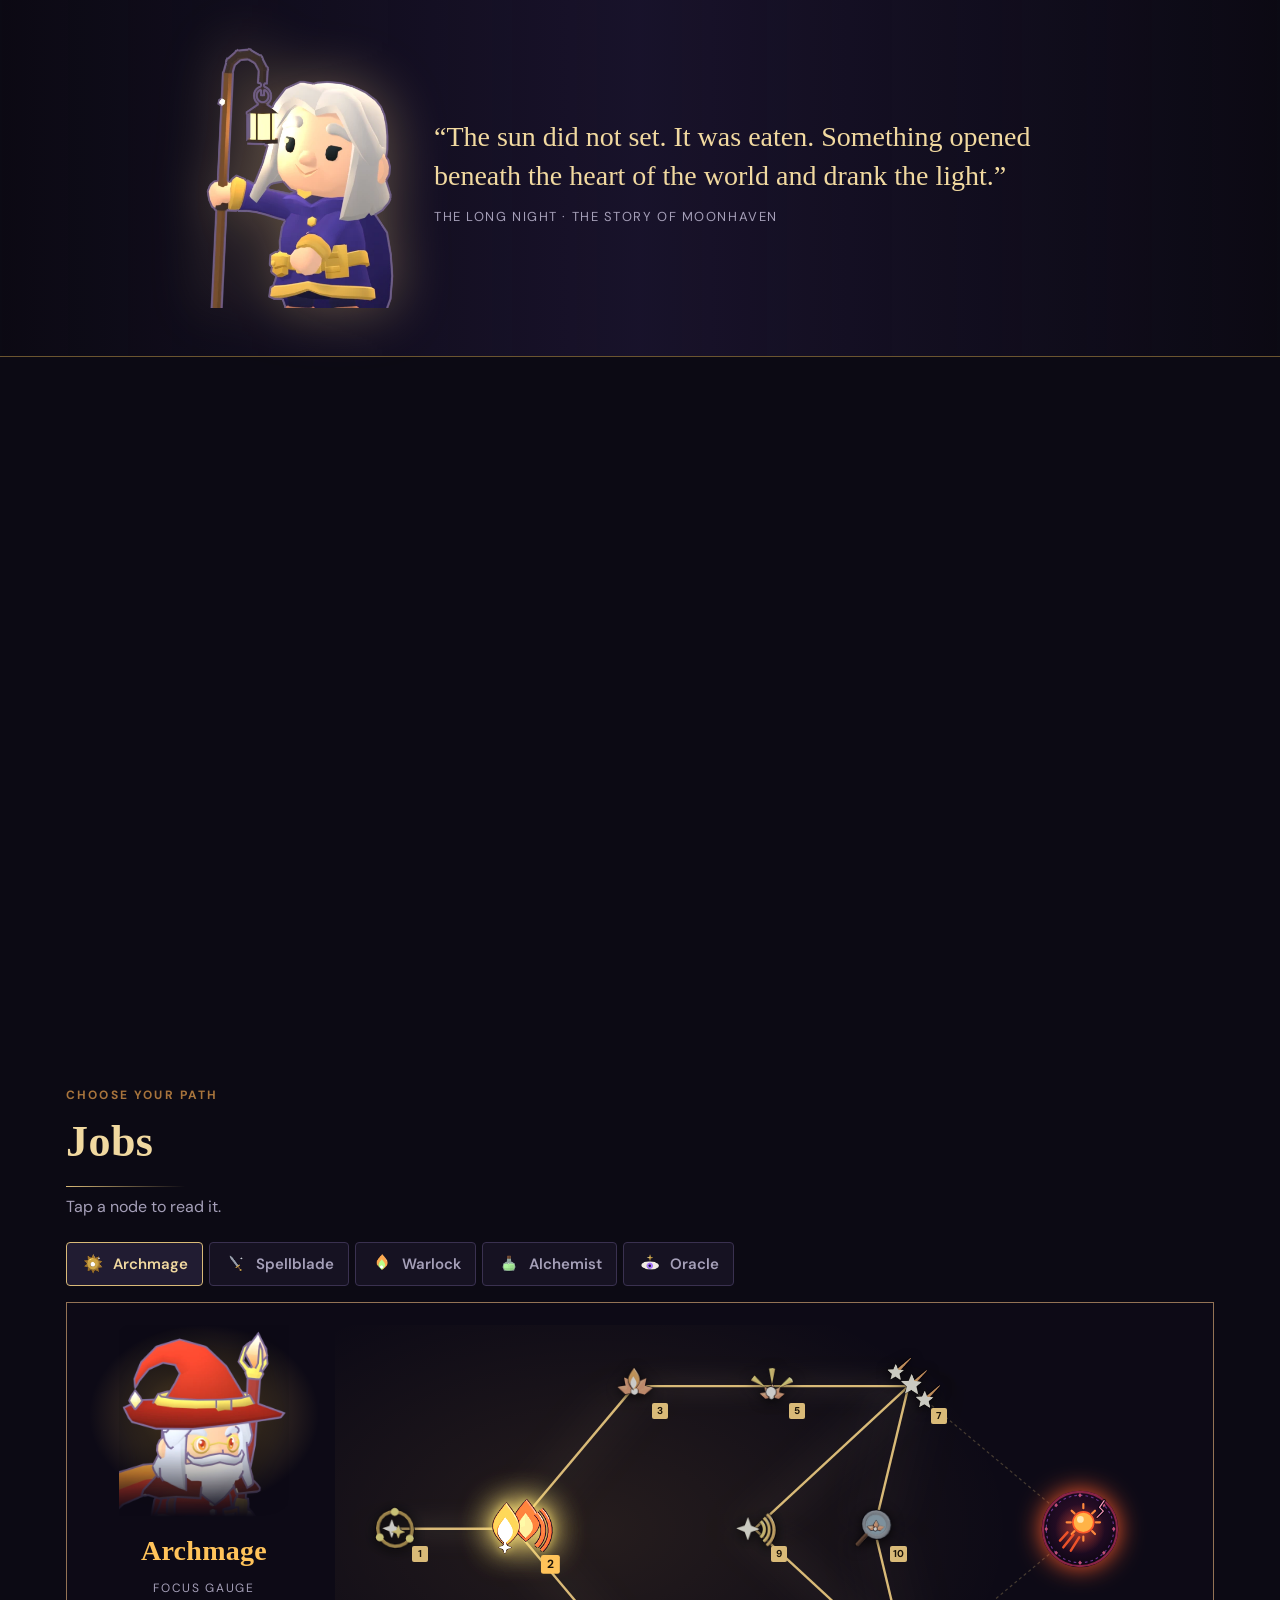
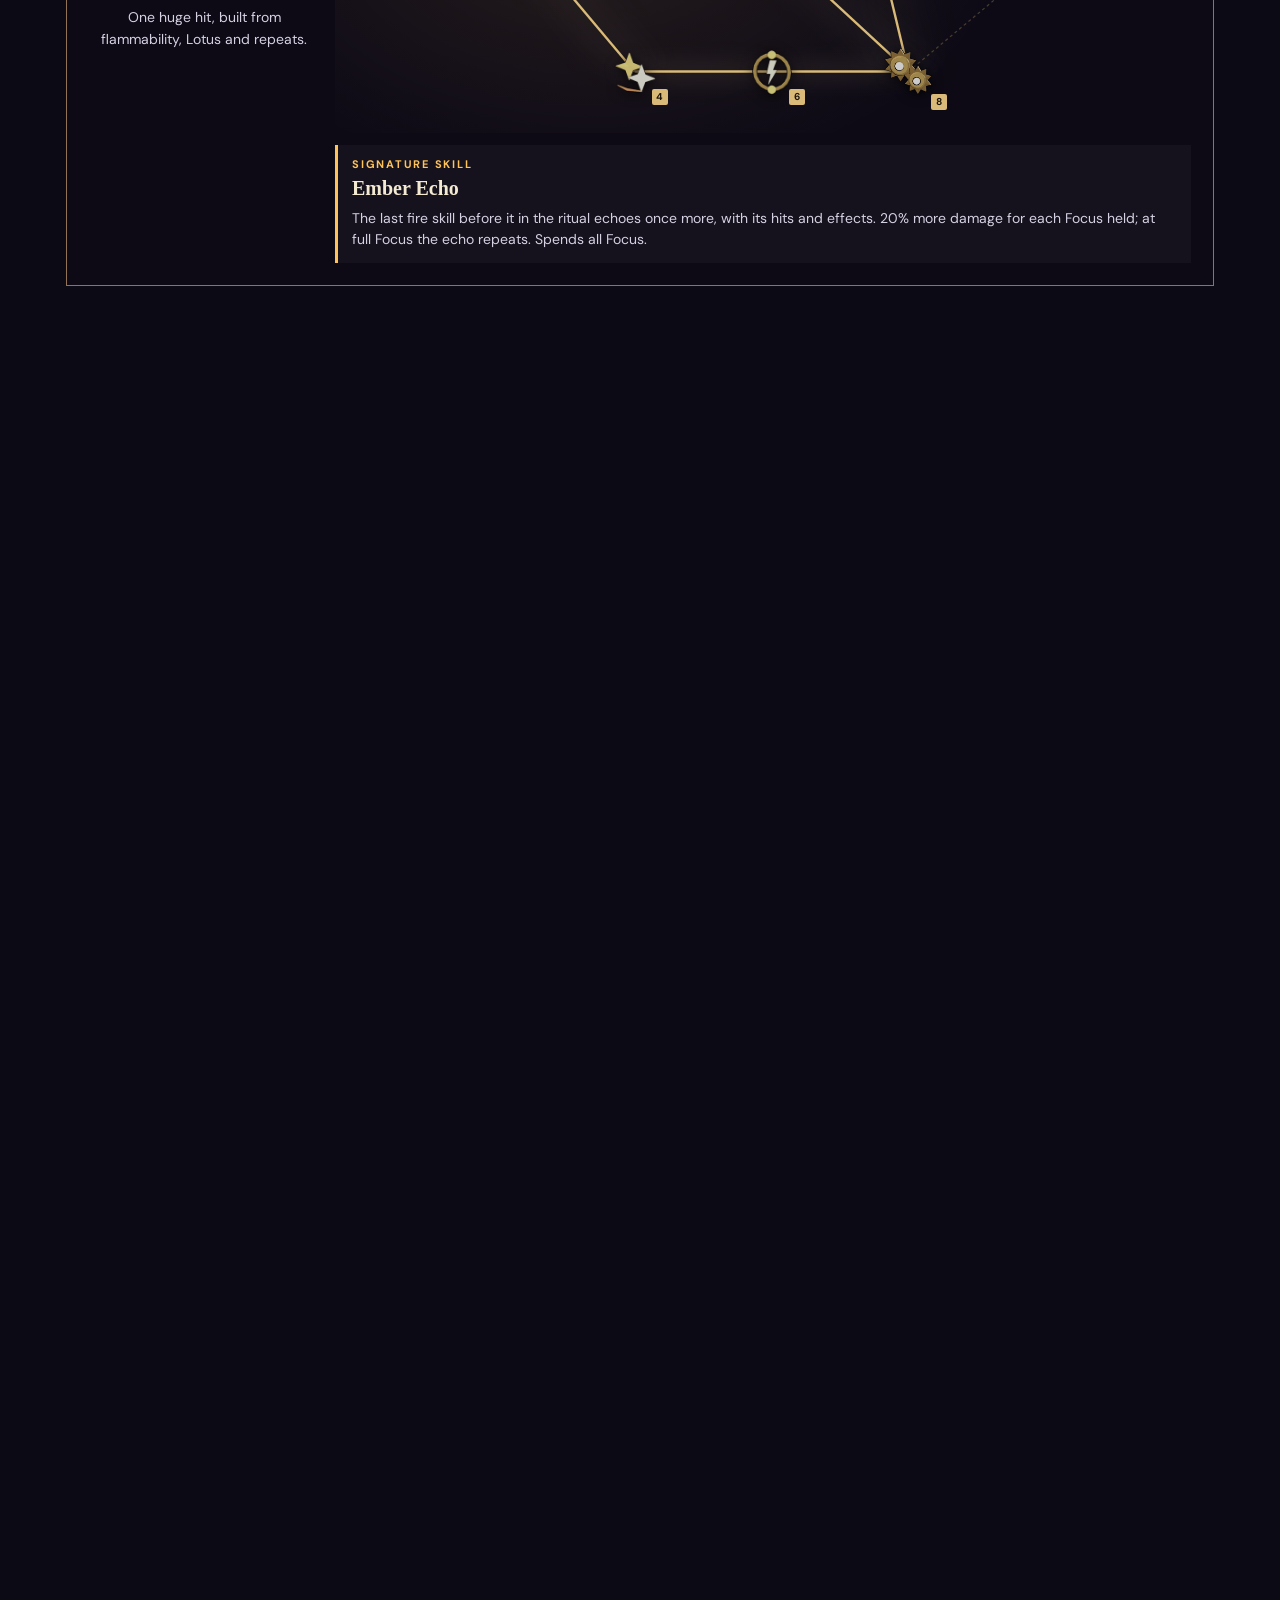
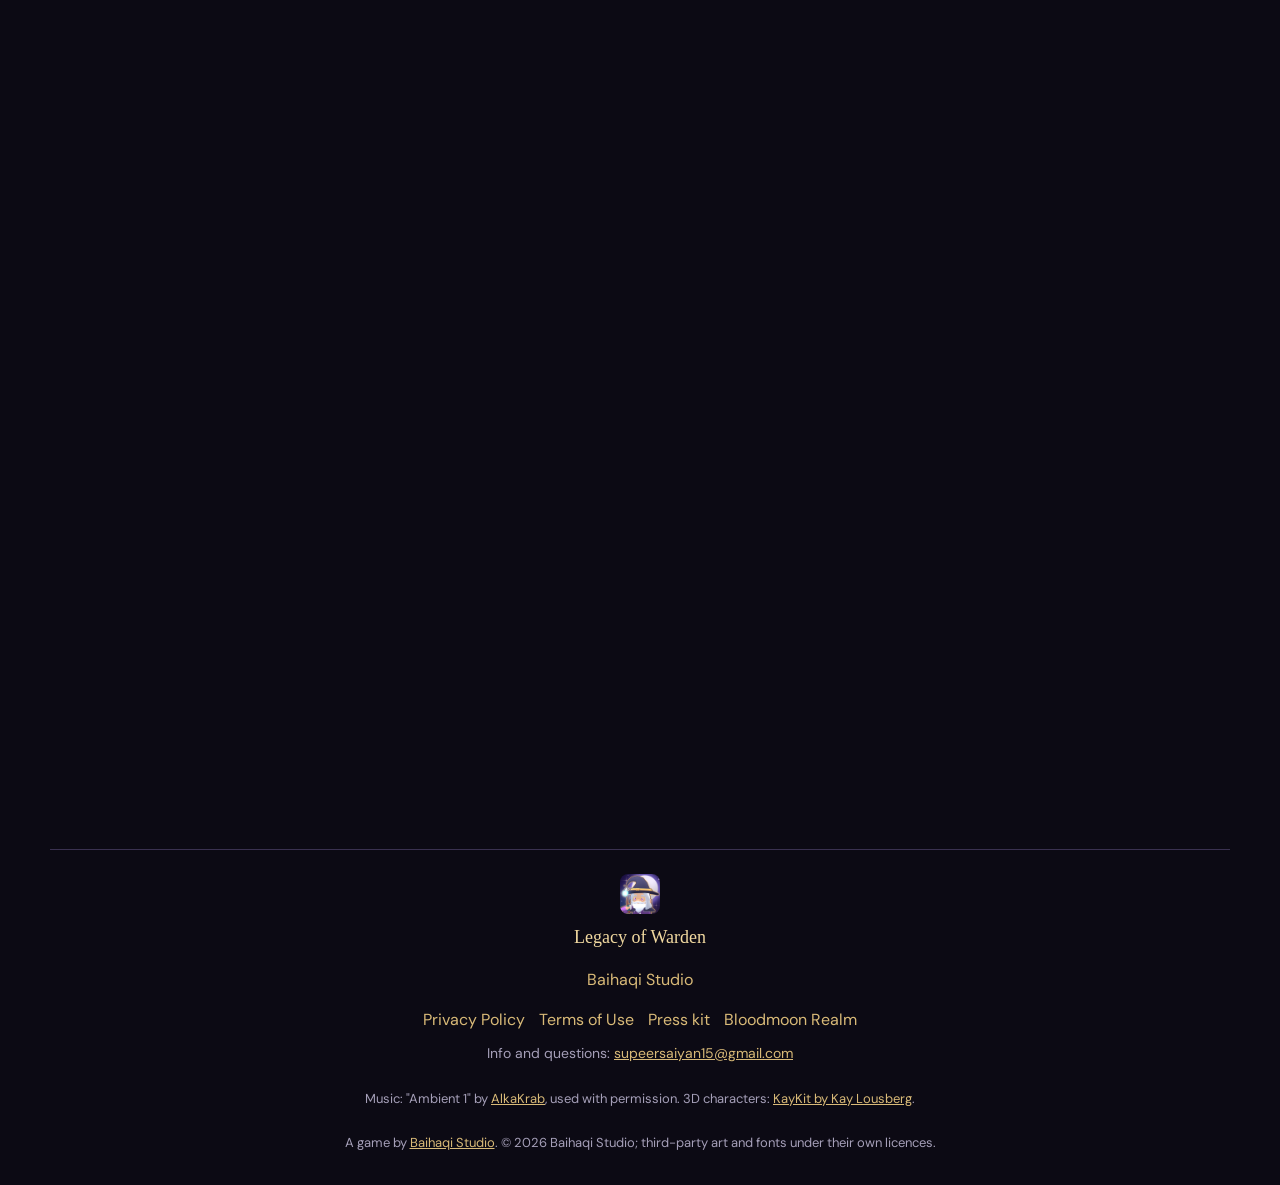
==== commit 9b050525: "Site: text matches the game (level cap 50, 77 achievements, phone portrait and tablet landscape, Leg" ====
--- a/index.html
+++ b/index.html
@@ -55,7 +55,7 @@
 <meta name="twitter:image" content="https://fighterloo.github.io/legacy-of-warden-site/img/art/share.jpg">
 <link rel="icon" href="favicon.png">
 <link rel="preload" href="fonts/dmsans.woff2" as="font" type="font/woff2" crossorigin>
-<link rel="stylesheet" href="css/site.css?v=202610302000">
+<link rel="stylesheet" href="css/site.css?v=202611051200">
 </head>
 <body>
 <div class="splash" id="splash" aria-hidden="true">
@@ -173,7 +173,7 @@
       </article>
       <article class="feature reveal">
         <img src="img/shots/09-gear-stash.webp" alt="The Gear and Stash screen" loading="lazy">
-        <div><h3>Gear, Stash and more</h3><p>Equip weapons, robes and charms, enchant them to +20 and save whole setups. Then duel rival Wardens with your own spells as cards, climb the Spire of Echoes, take daily missions and chase 70 achievements.</p></div>
+        <div><h3>Gear, Stash and more</h3><p>Equip weapons, robes and charms, enchant them to +20 and save whole setups. Then duel rival Wardens with your own spells as cards, climb the Spire of Echoes, take daily missions and chase 77 achievements.</p></div>
       </article>
     </div>
   </section>
@@ -260,22 +260,22 @@
     <div class="devices">
       <figure class="device-card reveal">
         <div class="device device-phone"><img src="img/devices/phone.webp" alt="A Guardian fight in the phone layout" loading="lazy"></div>
-        <figcaption><h3>Phone</h3><p>Android on Google Play. A portrait layout made for one hand, with landscape too.</p></figcaption>
+        <figcaption><h3>Phone</h3><p>Android on Google Play. A portrait layout made for one hand.</p></figcaption>
       </figure>
       <figure class="device-card reveal">
         <div class="device device-tablet"><img src="img/devices/tablet.webp" alt="The Endless Realm in the tablet layout" loading="lazy"></div>
-        <figcaption><h3>Tablet</h3><p>A roomy layout for 7" and 10" screens, in portrait or landscape.</p></figcaption>
+        <figcaption><h3>Tablet</h3><p>A roomy landscape layout for 7" and 10" screens.</p></figcaption>
       </figure>
       <figure class="device-card reveal">
         <div class="device device-pc"><img src="img/devices/pc.webp" alt="The expedition board in the PC layout" loading="lazy"></div>
-        <figcaption><h3>PC</h3><p>Google Play Games on PC: mouse, keyboard and shortcuts, with cross-save from your phone.</p></figcaption>
+        <figcaption><h3>PC</h3><p>Google Play Games on PC: mouse, keyboard and shortcuts. Bring your Warden over with a Legacy Code.</p></figcaption>
       </figure>
     </div>
     <div class="offline reveal">
       <p class="offline-kicker">No connection needed</p>
       <p class="offline-title">Fully offline</p>
-      <p class="offline-sub">Play the whole game on a plane, a train or a mountain. No account, no forced ads, never pay-to-win. Sign in to Google Play Games only if you want cloud save.</p>
-      <ul class="offline-facts"><li>Single player</li><li>No forced ads</li><li>Never pay-to-win</li><li>Optional cloud save</li></ul>
+      <p class="offline-sub">Play the whole game on a plane, a train or a mountain. No account, no forced ads, never pay-to-win. A Legacy Code backs up your Warden and carries it to another device.</p>
+      <ul class="offline-facts"><li>Single player</li><li>No forced ads</li><li>Never pay-to-win</li><li>Legacy Code backup</li></ul>
     </div>
   </section>
 
@@ -298,7 +298,7 @@
             <li>The full story to the ending</li>
             <li>Five jobs, six planes, the Spire of Echoes</li>
             <li>The whole Endless Realm: towns, beasts, Nemesis, Mythic sets and the Abyss</li>
-            <li>Level cap 65 for everyone</li>
+            <li>77 achievements, daily missions and the Ritual Duel</li>
             <li>No forced ads, never pay-to-win, fully offline</li>
           </ul>
         </div>
@@ -326,7 +326,7 @@
         </div>
       </article>
     </div>
-    <p class="fine">Release date: announced when the port is finished. Contents and prices may change before launch.</p>
+    <p class="fine">Now in testing on Google Play. Release date to be announced. Contents and prices may change before launch.</p>
   </section>
 </main>
 
@@ -350,7 +350,7 @@
   <div class="sheet-foot"><button class="btn" type="button" data-close>Back</button></div>
 </dialog>
 
-<script src="js/site.js?v=202610311630" defer></script>
+<script src="js/site.js?v=202611051200" defer></script>
 <script src="js/contact.js?v=202610302000" defer></script>
 <script src="js/top.js?v=202610301900" defer></script>
 </body>
--- a/css/site.css
+++ b/css/site.css
@@ -49,7 +49,7 @@
 .hero-bg{position:absolute;inset:0;width:100%;height:100%;object-fit:cover;filter:saturate(.95) brightness(.6)}
 .hero::after{content:"";position:absolute;inset:0;background:radial-gradient(ellipse at 50% 40%,transparent 30%,rgba(12,10,20,.55) 100%),linear-gradient(180deg,rgba(12,10,20,.3) 0%,rgba(12,10,20,0) 35%,rgba(12,10,20,.6) 80%,rgba(12,10,20,.95) 100%)}
 .hero-logo{animation:rise 1.2s cubic-bezier(.2,.8,.2,1) both}
-.hero-tag{animation:rise 1.2s .25s cubic-bezier(.2,.8,.2,1) both;background:linear-gradient(90deg,#f1d9a0 0%,#fff6dc 45%,#f1d9a0 55%,#d9ba78 100%);background-size:220% 100%;-webkit-background-clip:text;background-clip:text;-webkit-text-fill-color:transparent;animation:rise 1.2s .25s cubic-bezier(.2,.8,.2,1) both,shine 6s 1.5s linear infinite}
+.hero-tag{animation:rise 1.2s .25s cubic-bezier(.2,.8,.2,1) both;background:linear-gradient(90deg,#f1d9a0 0%,#fff6dc 45%,#f1d9a0 55%,#d9ba78 100%);background-size:220% 100%;-webkit-background-clip:text;background-clip:text;-webkit-text-fill-color:transparent;animation:rise 1.2s .25s cubic-bezier(.2,.8,.2,1) both,shine 6s 1.5s linear 2}
 .hero-tag{text-shadow:none;filter:drop-shadow(0 2px 8px rgba(0,0,0,.9))}
 .hero-sub,.hero-cta{animation:rise 1.2s .45s cubic-bezier(.2,.8,.2,1) both}
 .hero-stats{animation:rise 1.2s .65s cubic-bezier(.2,.8,.2,1) both}
@@ -214,7 +214,7 @@
 .offer-dlc .offer-price{color:#ffd9c2}
 .offer-dlc .offer-list li::before{background:#ff5a6a;box-shadow:0 0 8px rgba(255,70,90,.7)}
 .blood-moon{position:absolute;z-index:1;top:14%;right:12%;width:clamp(54px,12vw,86px);aspect-ratio:1;border-radius:50%;background:radial-gradient(circle at 38% 35%,#ffb0a0,#d8263a 45%,#5a0614 80%);box-shadow:0 0 40px 10px rgba(220,30,50,.55),0 0 90px 30px rgba(160,10,30,.35);animation:moon 5s ease-in-out infinite}
-@keyframes moon{50%{box-shadow:0 0 52px 14px rgba(230,40,60,.7),0 0 120px 40px rgba(170,10,30,.45)}}
+@keyframes moon{50%{opacity:.78}}
 .offer-jobs{display:flex;flex-wrap:wrap;gap:6px;margin-top:14px}
 .offer-jobs span{padding:5px 12px;font-family:var(--serif);font-size:15px;color:#ffe2d6;border:1px solid #8a2a3a;background:linear-gradient(180deg,rgba(150,20,40,.35),rgba(60,8,18,.5))}
 .fine{color:var(--mute);font-size:13px;margin-top:14px}
@@ -333,7 +333,7 @@
 /* Fully offline banner */
 .offline{position:relative;margin-top:44px;padding:40px 22px;text-align:center;overflow:hidden;border-top:1px solid var(--line-gold);border-bottom:1px solid var(--line-gold);background:radial-gradient(60% 120% at 50% 0%,rgba(241,217,160,.16),transparent 70%),linear-gradient(90deg,rgba(12,10,20,.2),rgba(30,22,52,.75),rgba(12,10,20,.2))}
 .offline-kicker{font-size:12px;letter-spacing:.24em;text-transform:uppercase;color:var(--bronze);font-weight:700}
-.offline-title{font-family:var(--serif);font-weight:700;font-size:clamp(46px,11vw,104px);line-height:1;margin-top:8px;background:linear-gradient(90deg,#f1d9a0 0%,#fff6dc 45%,#f1d9a0 55%,#c99a55 100%);background-size:220% 100%;-webkit-background-clip:text;background-clip:text;-webkit-text-fill-color:transparent;filter:drop-shadow(0 4px 18px rgba(0,0,0,.7));animation:shine 7s linear infinite}
+.offline-title{font-family:var(--serif);font-weight:700;font-size:clamp(46px,11vw,104px);line-height:1;margin-top:8px;background:linear-gradient(90deg,#f1d9a0 0%,#fff6dc 45%,#f1d9a0 55%,#c99a55 100%);background-size:220% 100%;-webkit-background-clip:text;background-clip:text;-webkit-text-fill-color:transparent;filter:drop-shadow(0 4px 18px rgba(0,0,0,.7));animation:shine 7s linear 2}
 .offline-sub{max-width:620px;margin:14px auto 0;color:#d8d3e4;font-size:16px}
 .offline-facts{list-style:none;padding:0;margin:20px 0 0;display:flex;flex-wrap:wrap;justify-content:center;gap:8px 22px}
 .offline-facts li{position:relative;padding-left:16px;font-weight:600;color:var(--gold-hi);font-size:14px;letter-spacing:.04em}
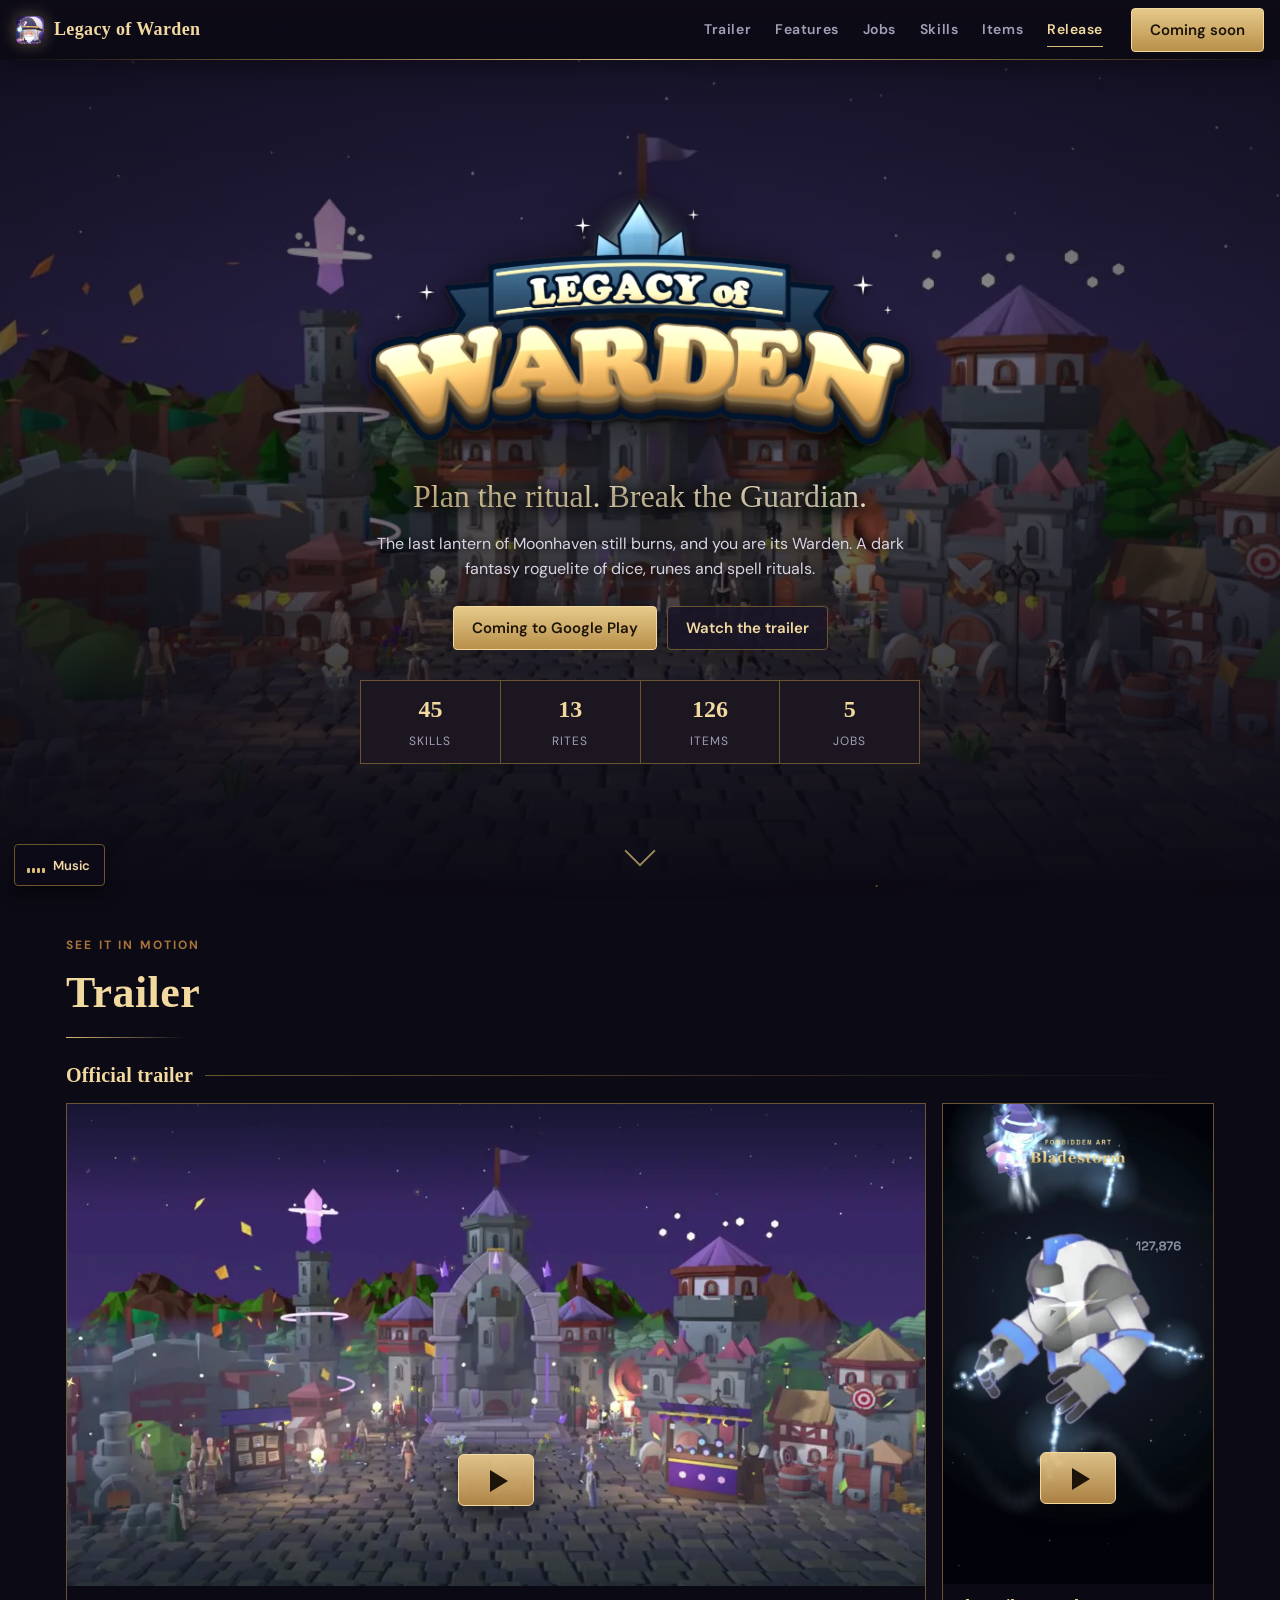
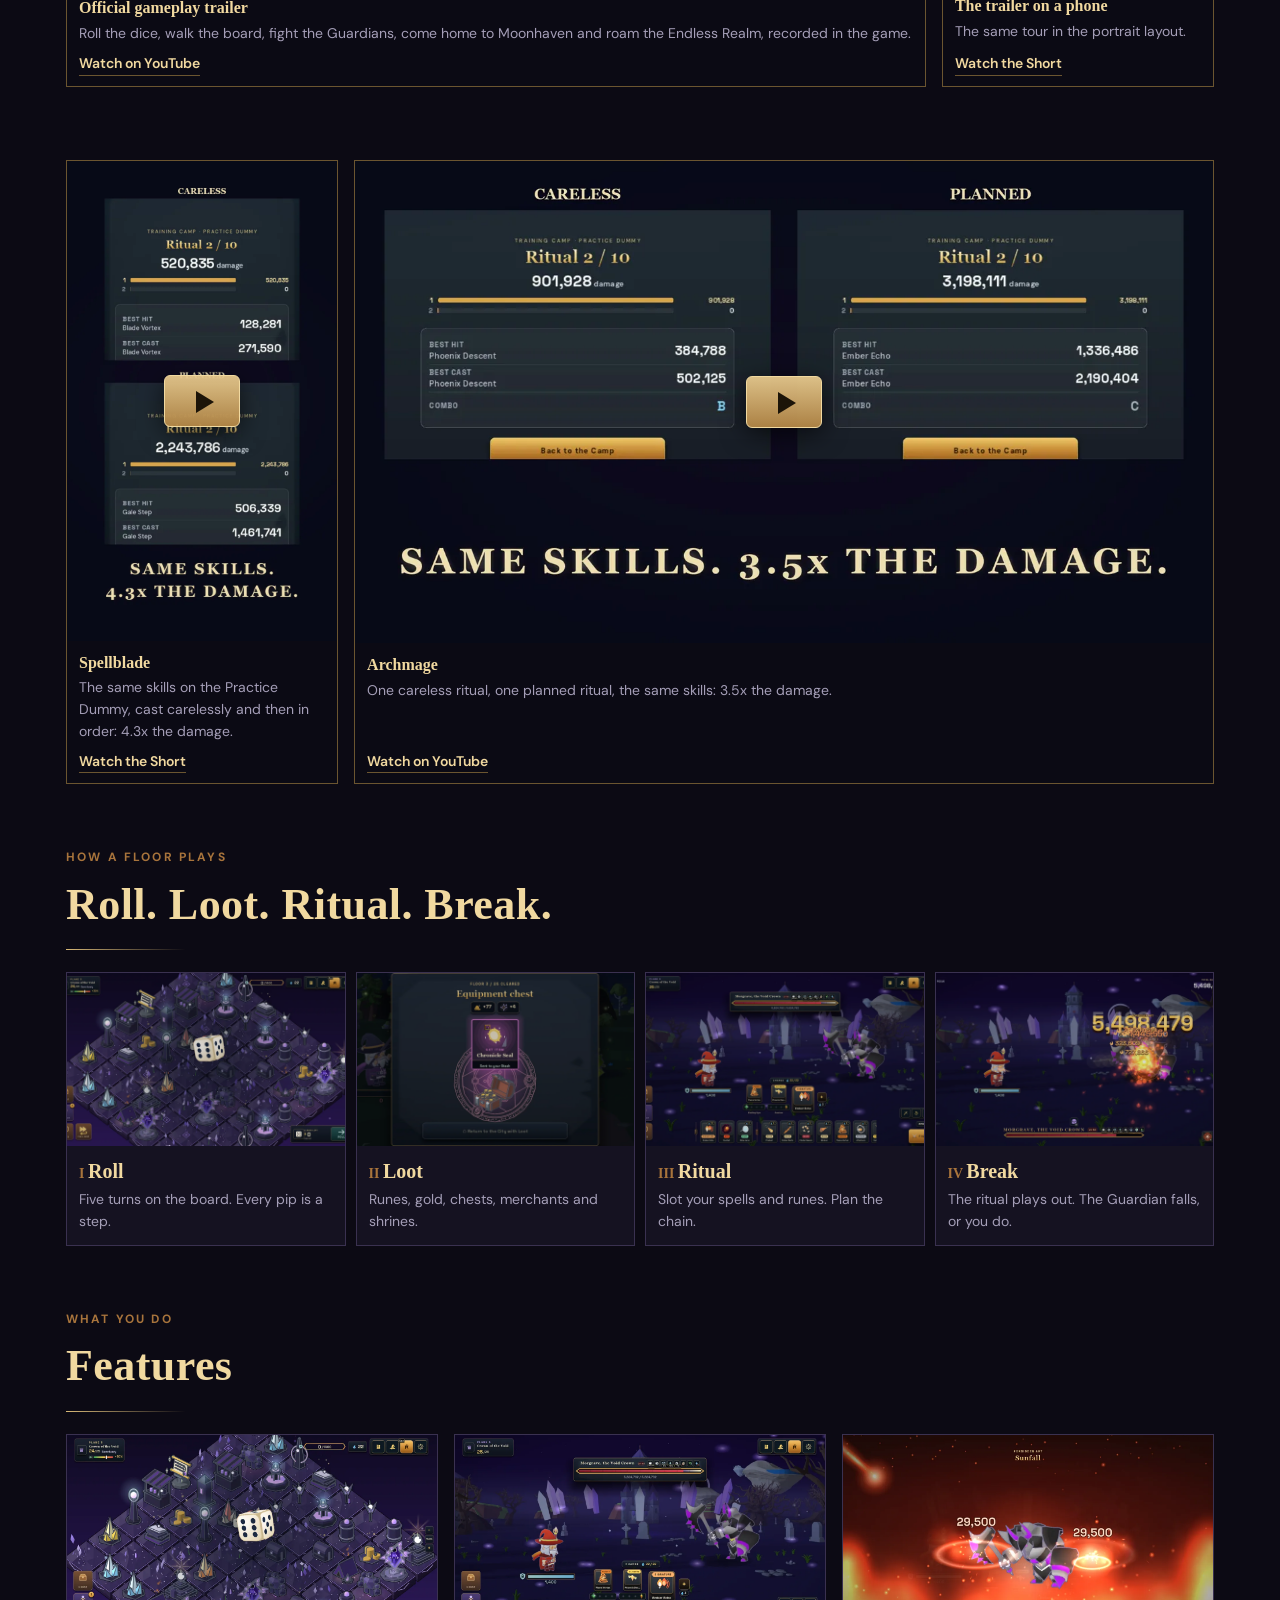
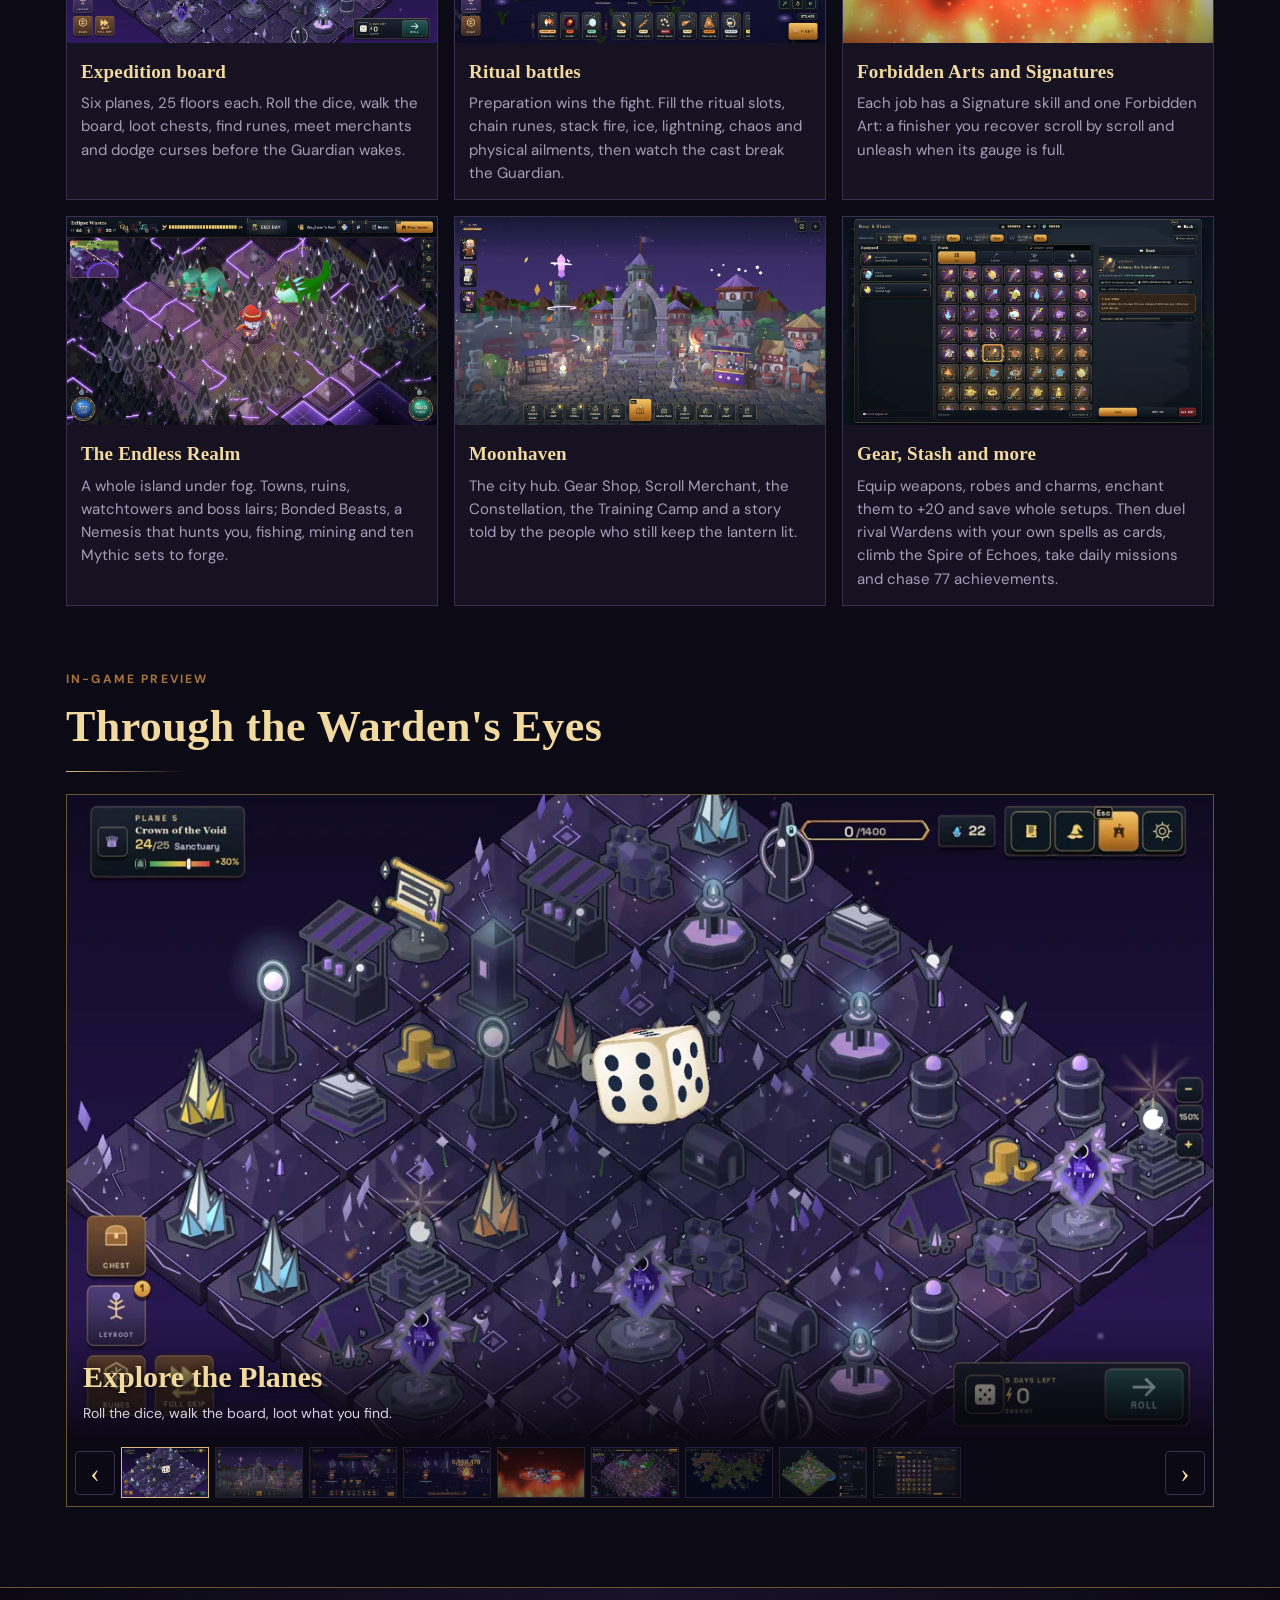
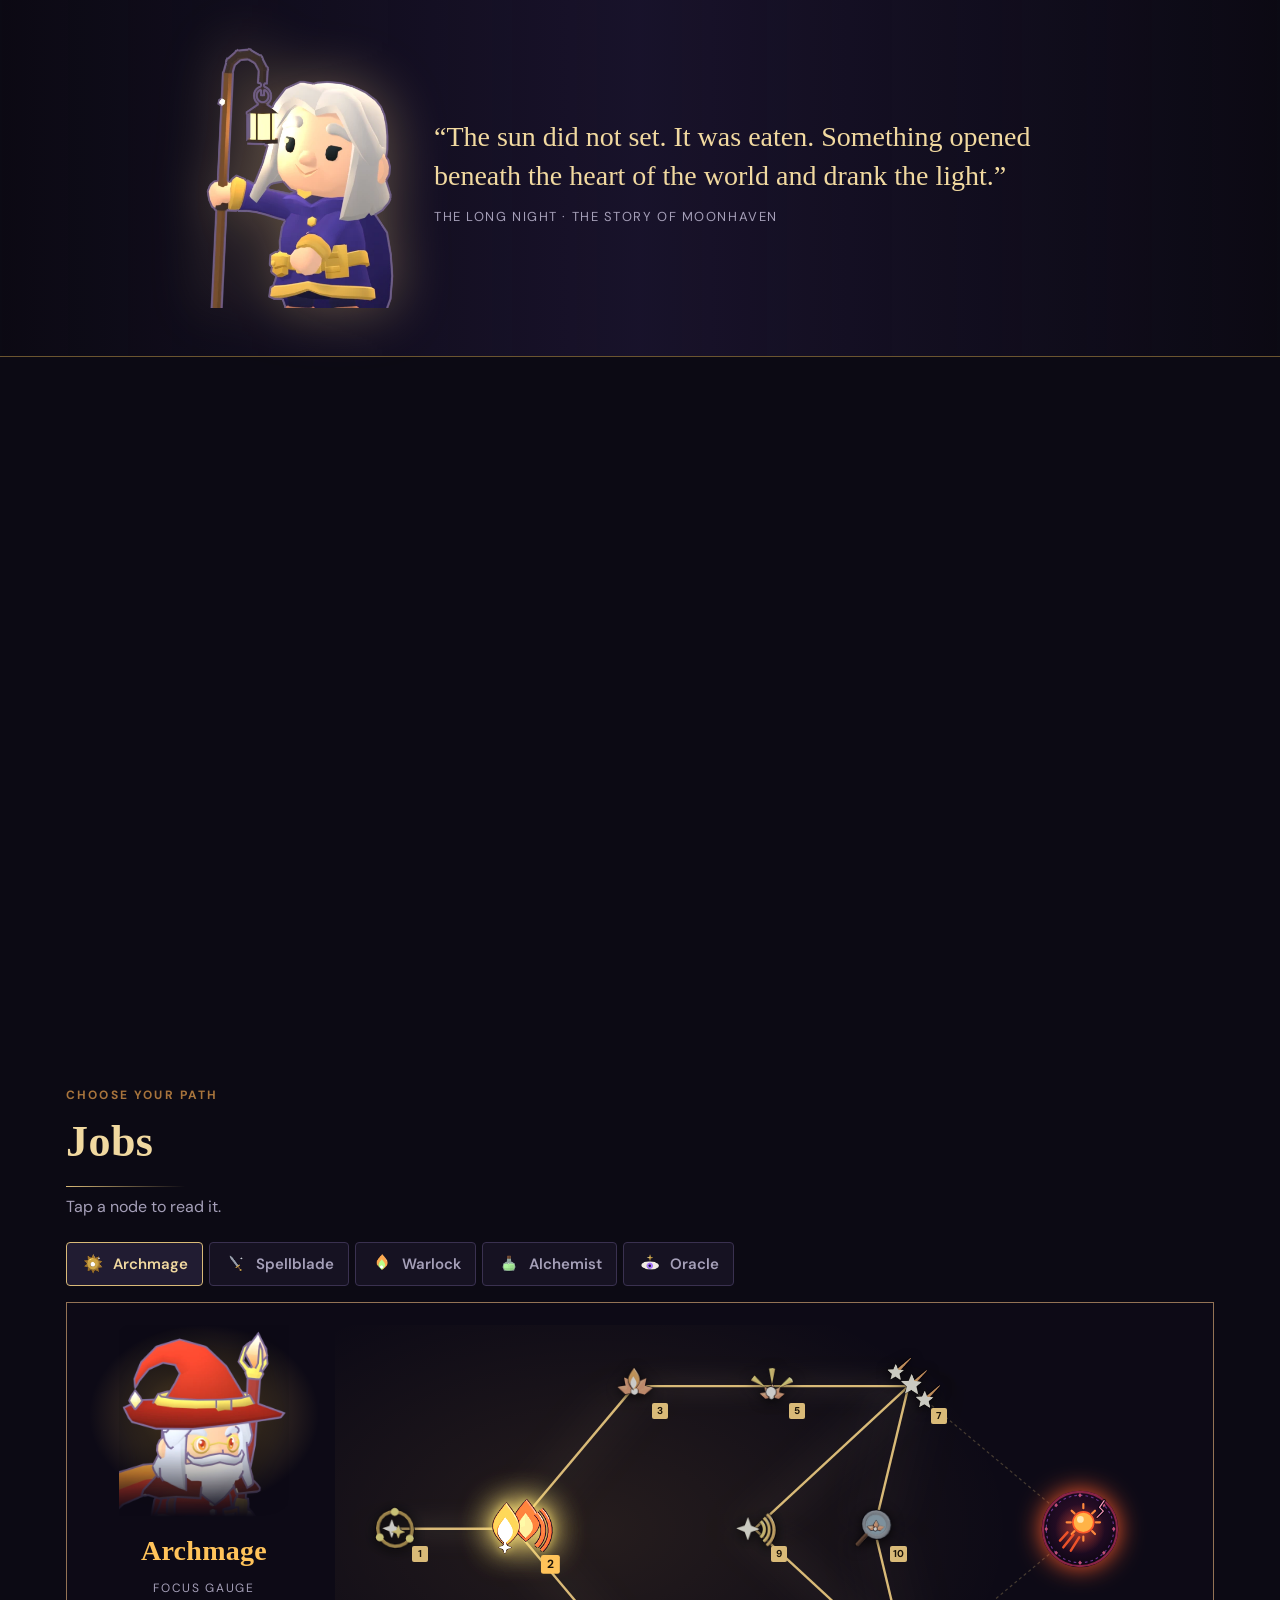
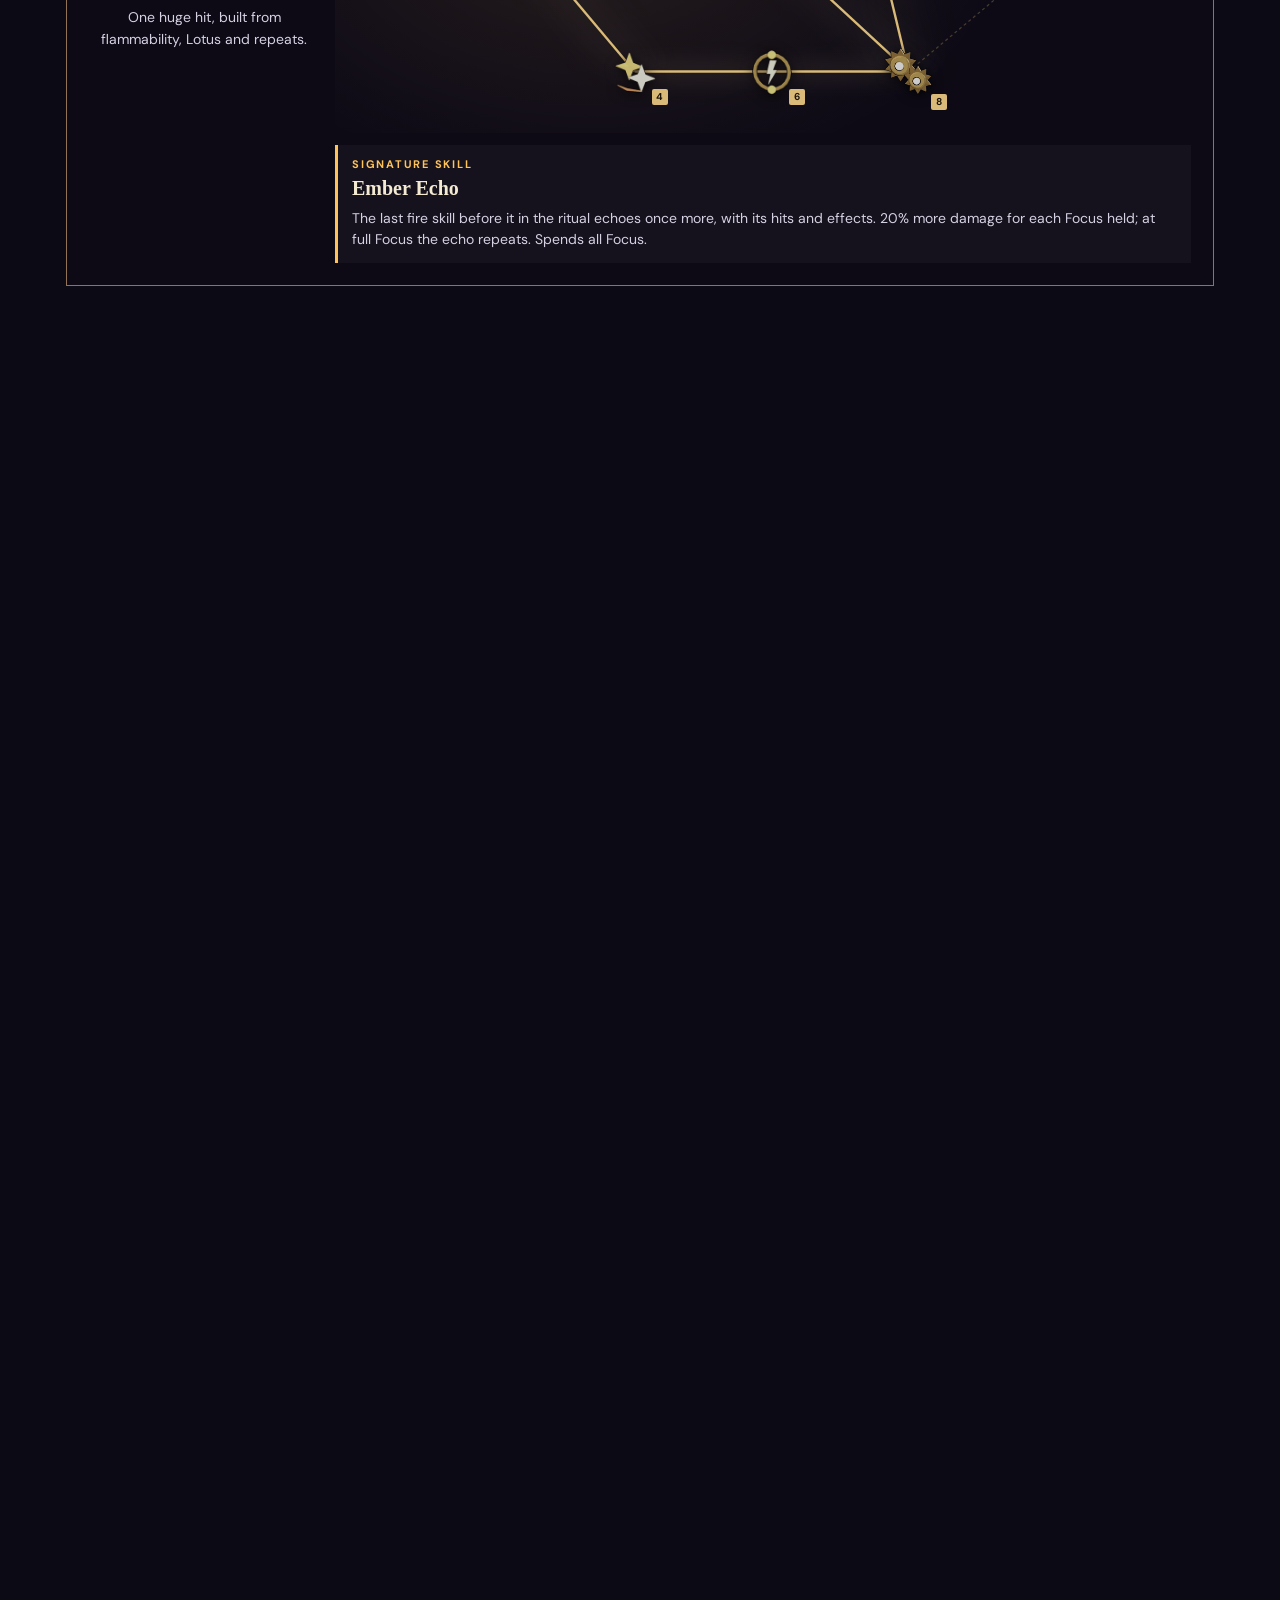
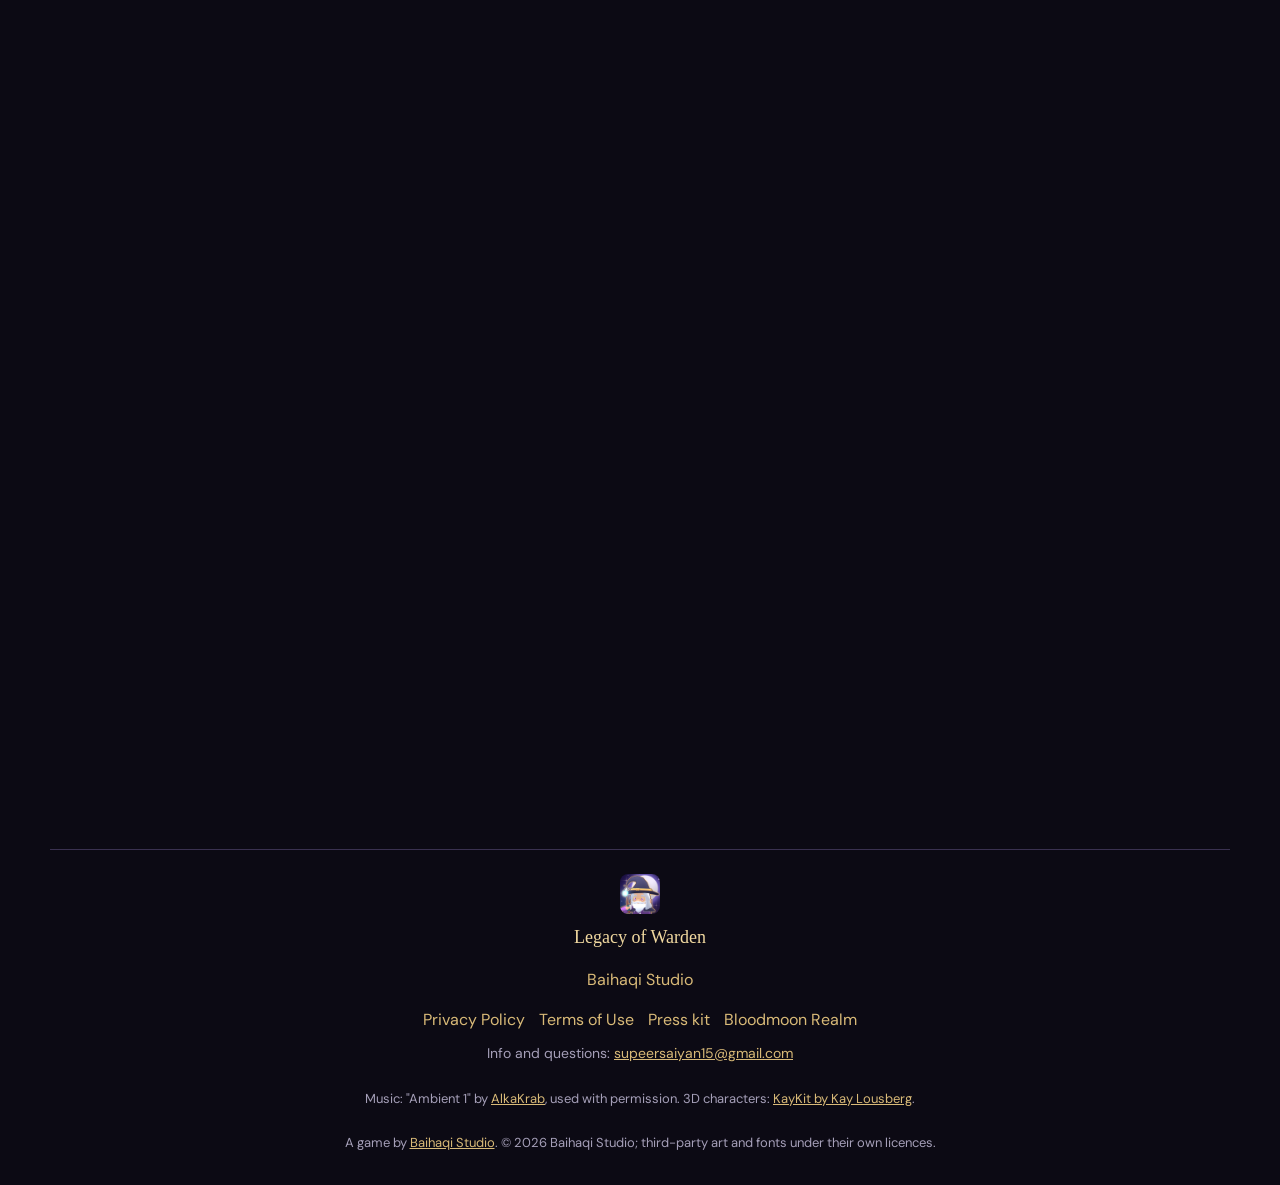
==== commit d4870885: "Bloodmoon Realm price: US$2 one-time, Rp 25.000 in Indonesia (home offer card and both prices on blo" ====
--- a/index.html
+++ b/index.html
@@ -310,7 +310,7 @@
           <span class="offer-tag">DLC pack</span>
         </div>
         <div class="offer-body">
-          <p class="offer-price">US$2 <span>one-time</span></p>
+          <p class="offer-price">US$2 <span>one-time · Rp 25.000 in Indonesia</span></p>
           <h3>Bloodmoon Realm</h3>
           <p class="offer-note">One pack on Google Play, coming in a later update.</p>
           <div class="offer-jobs"><span>Hemomancer</span><span>Black Knight</span><span>Assassin</span></div>
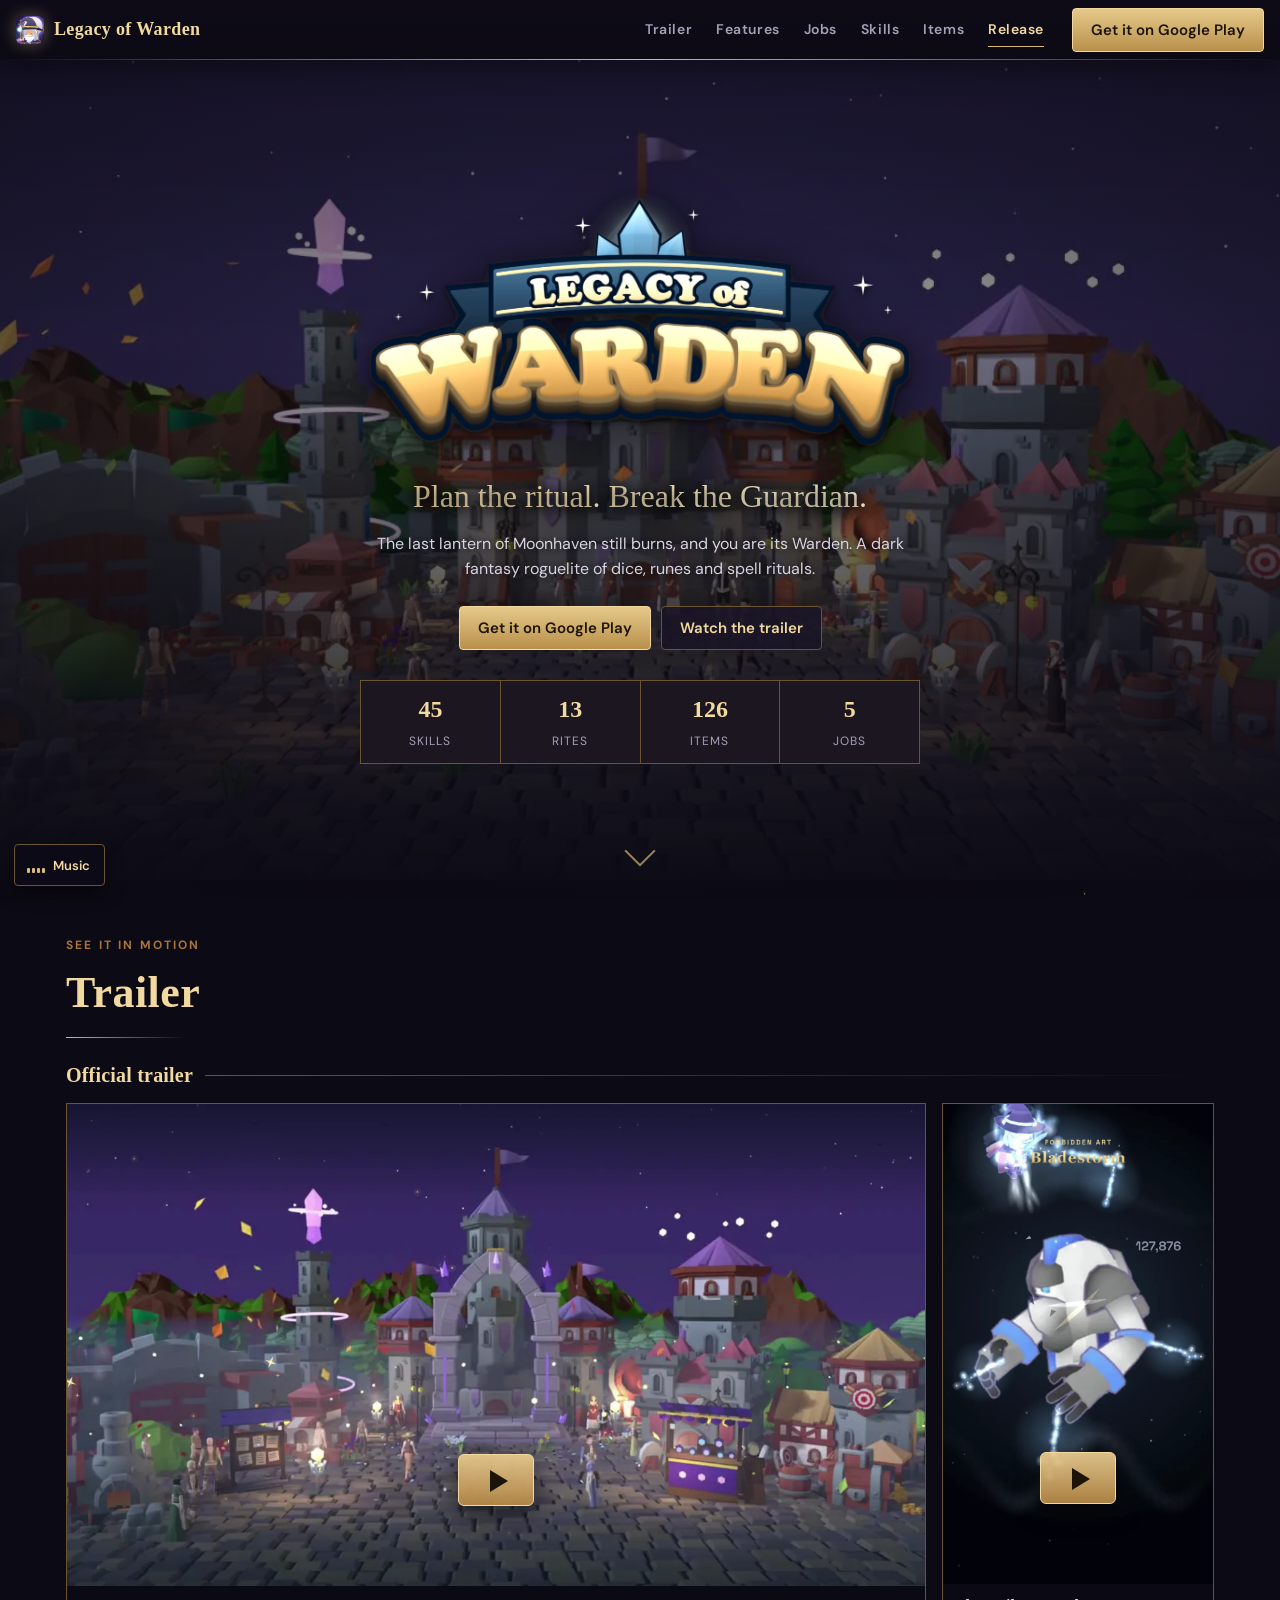
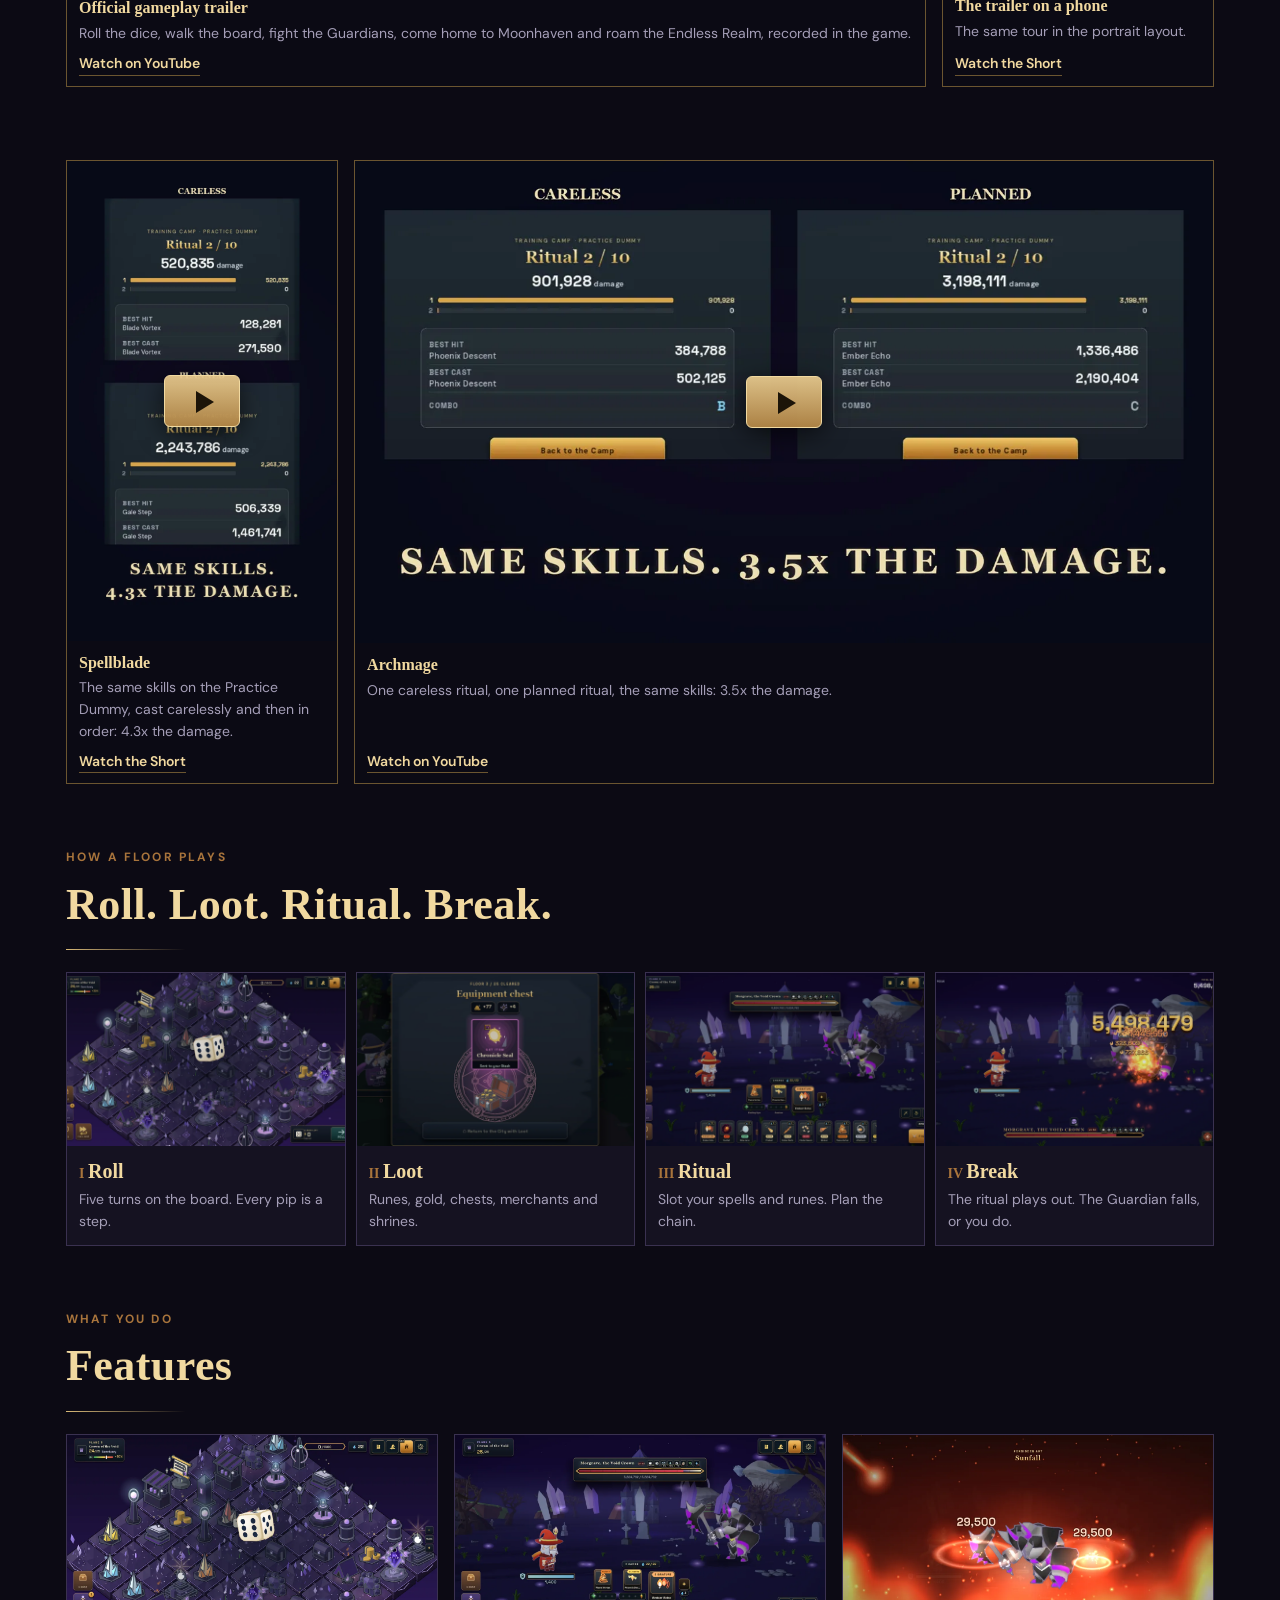
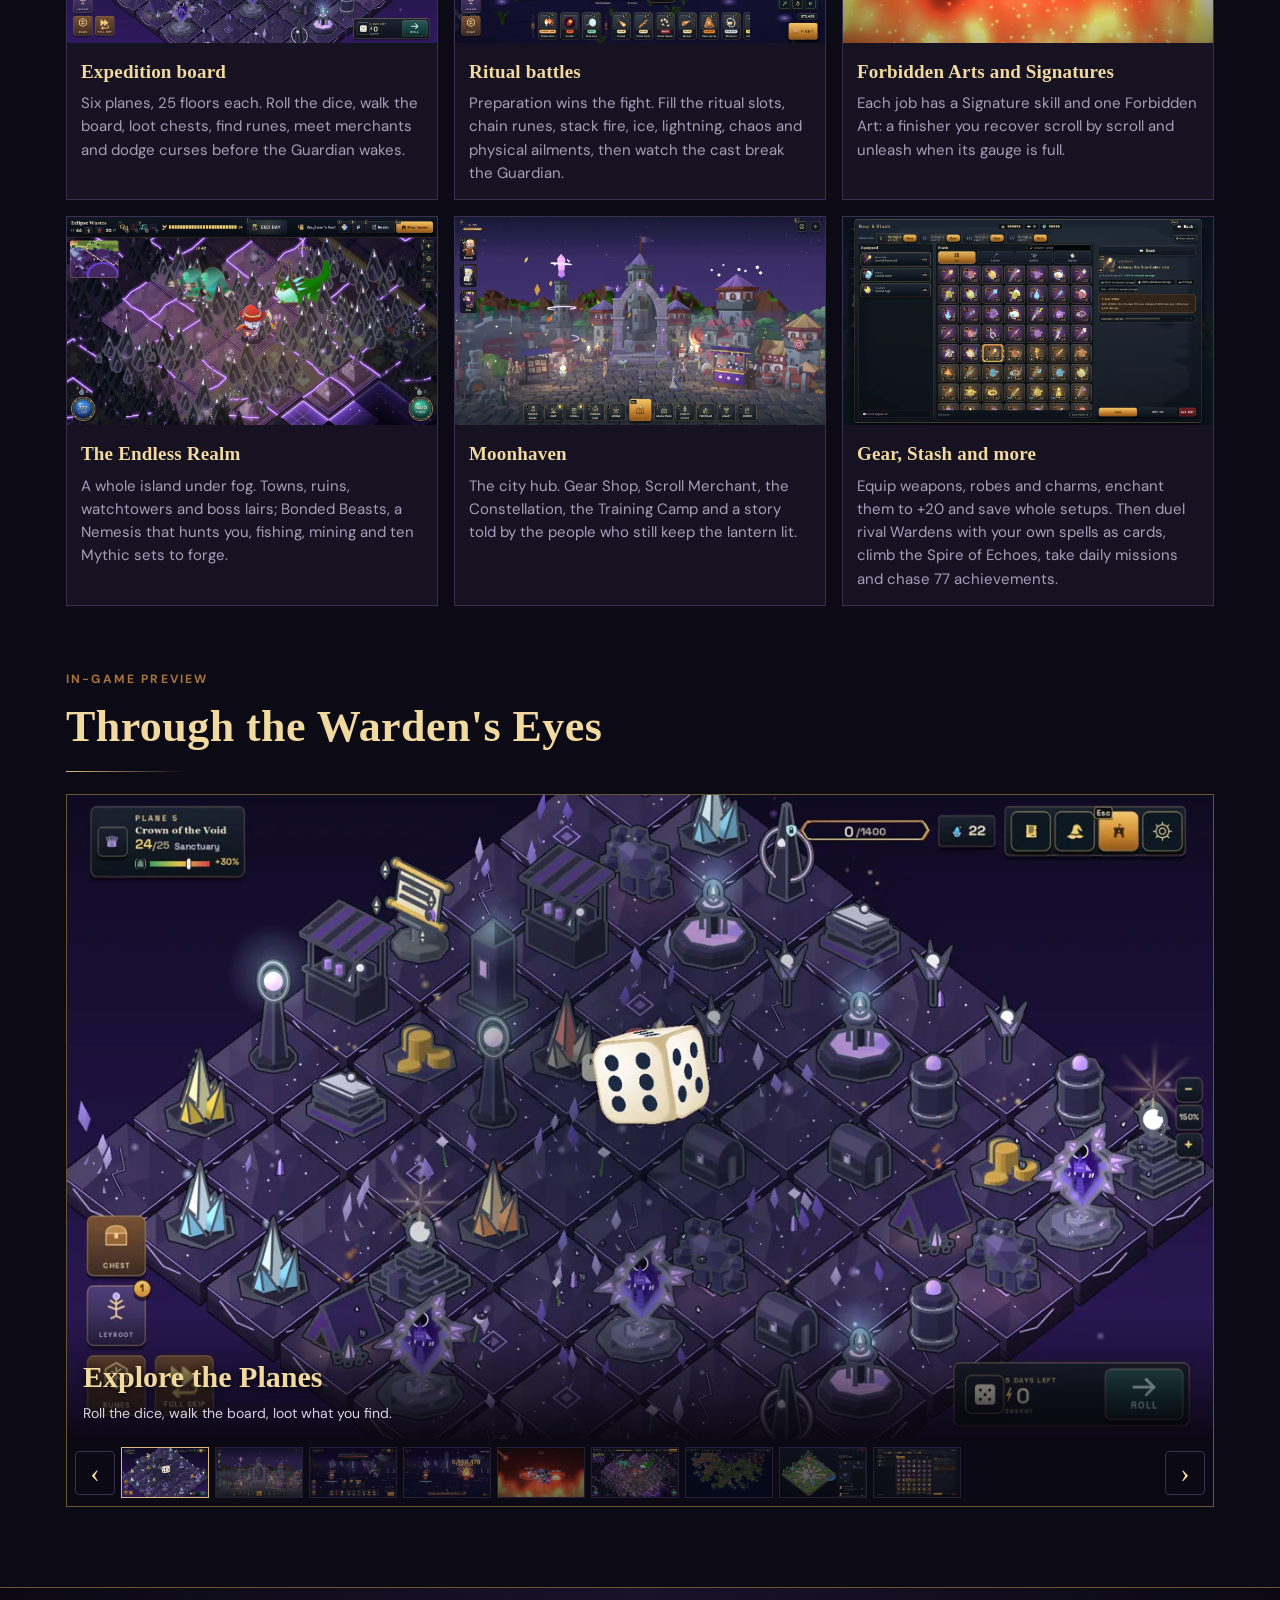
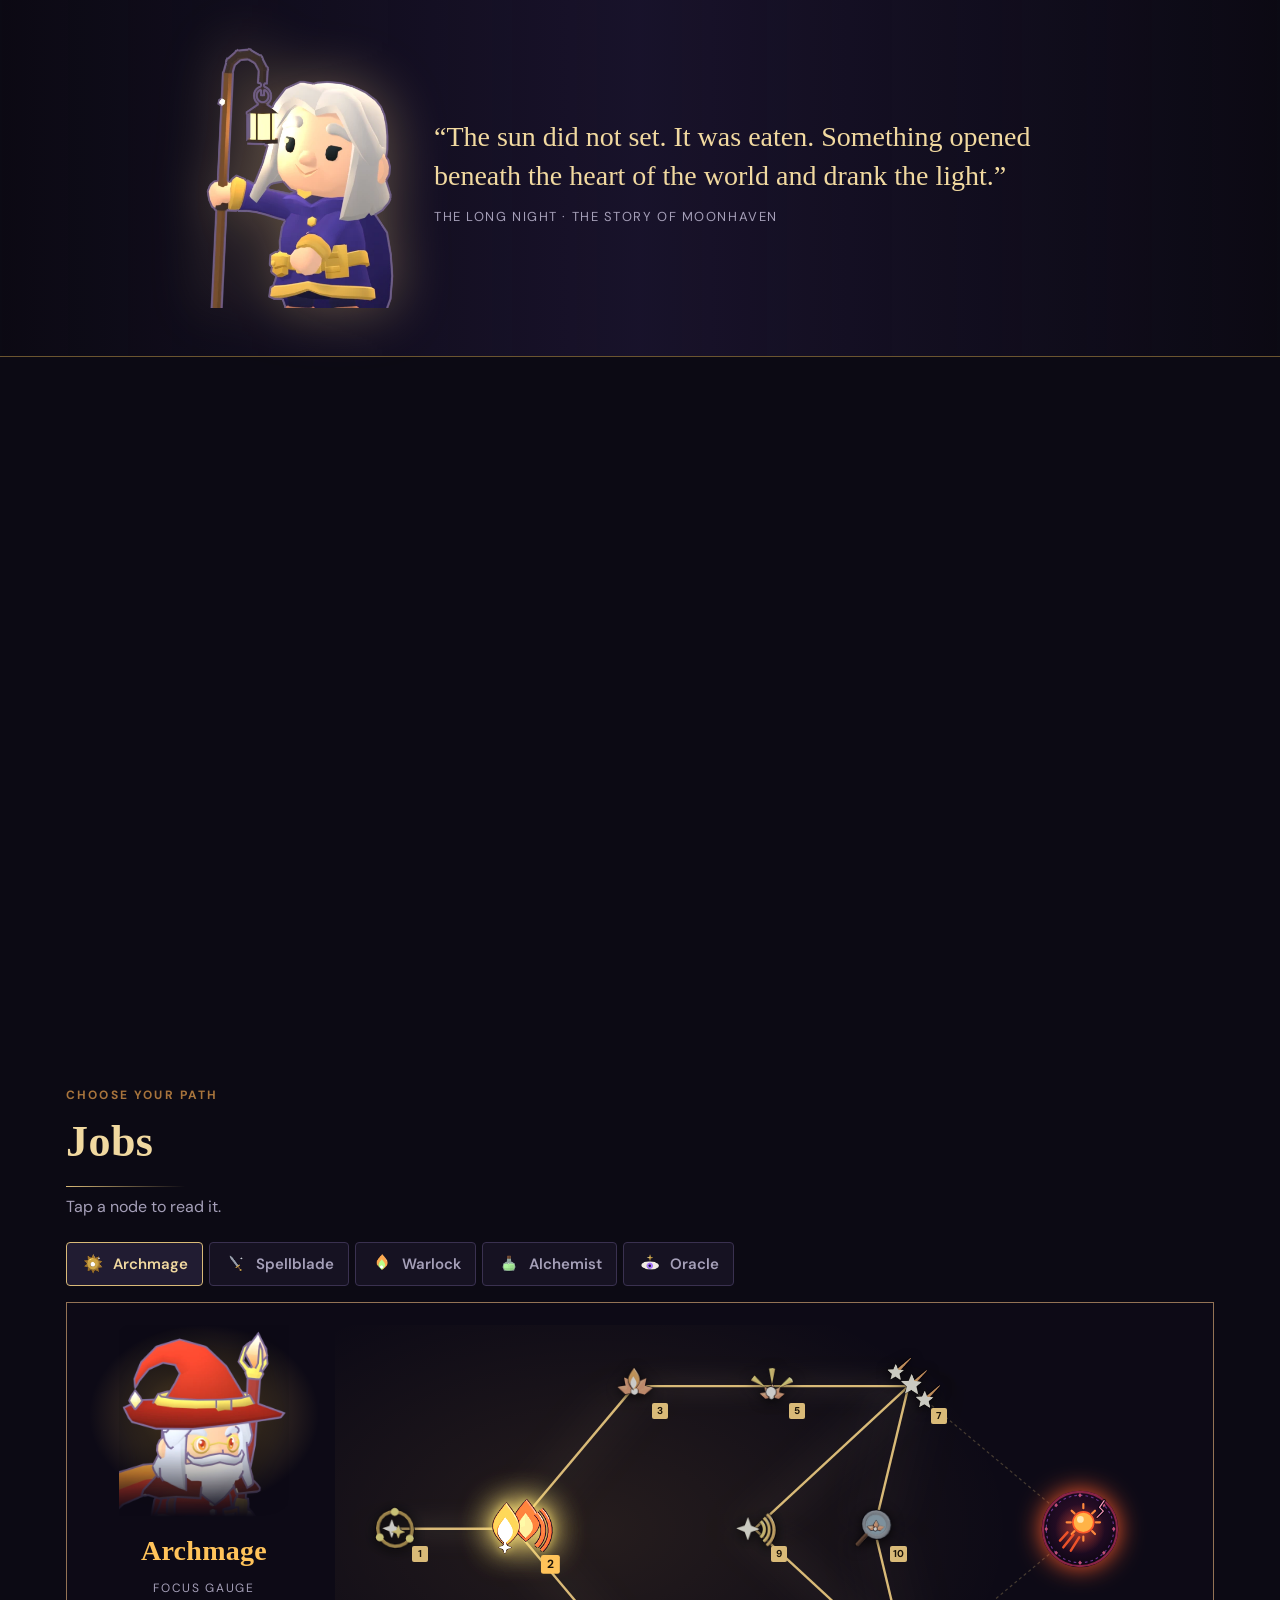
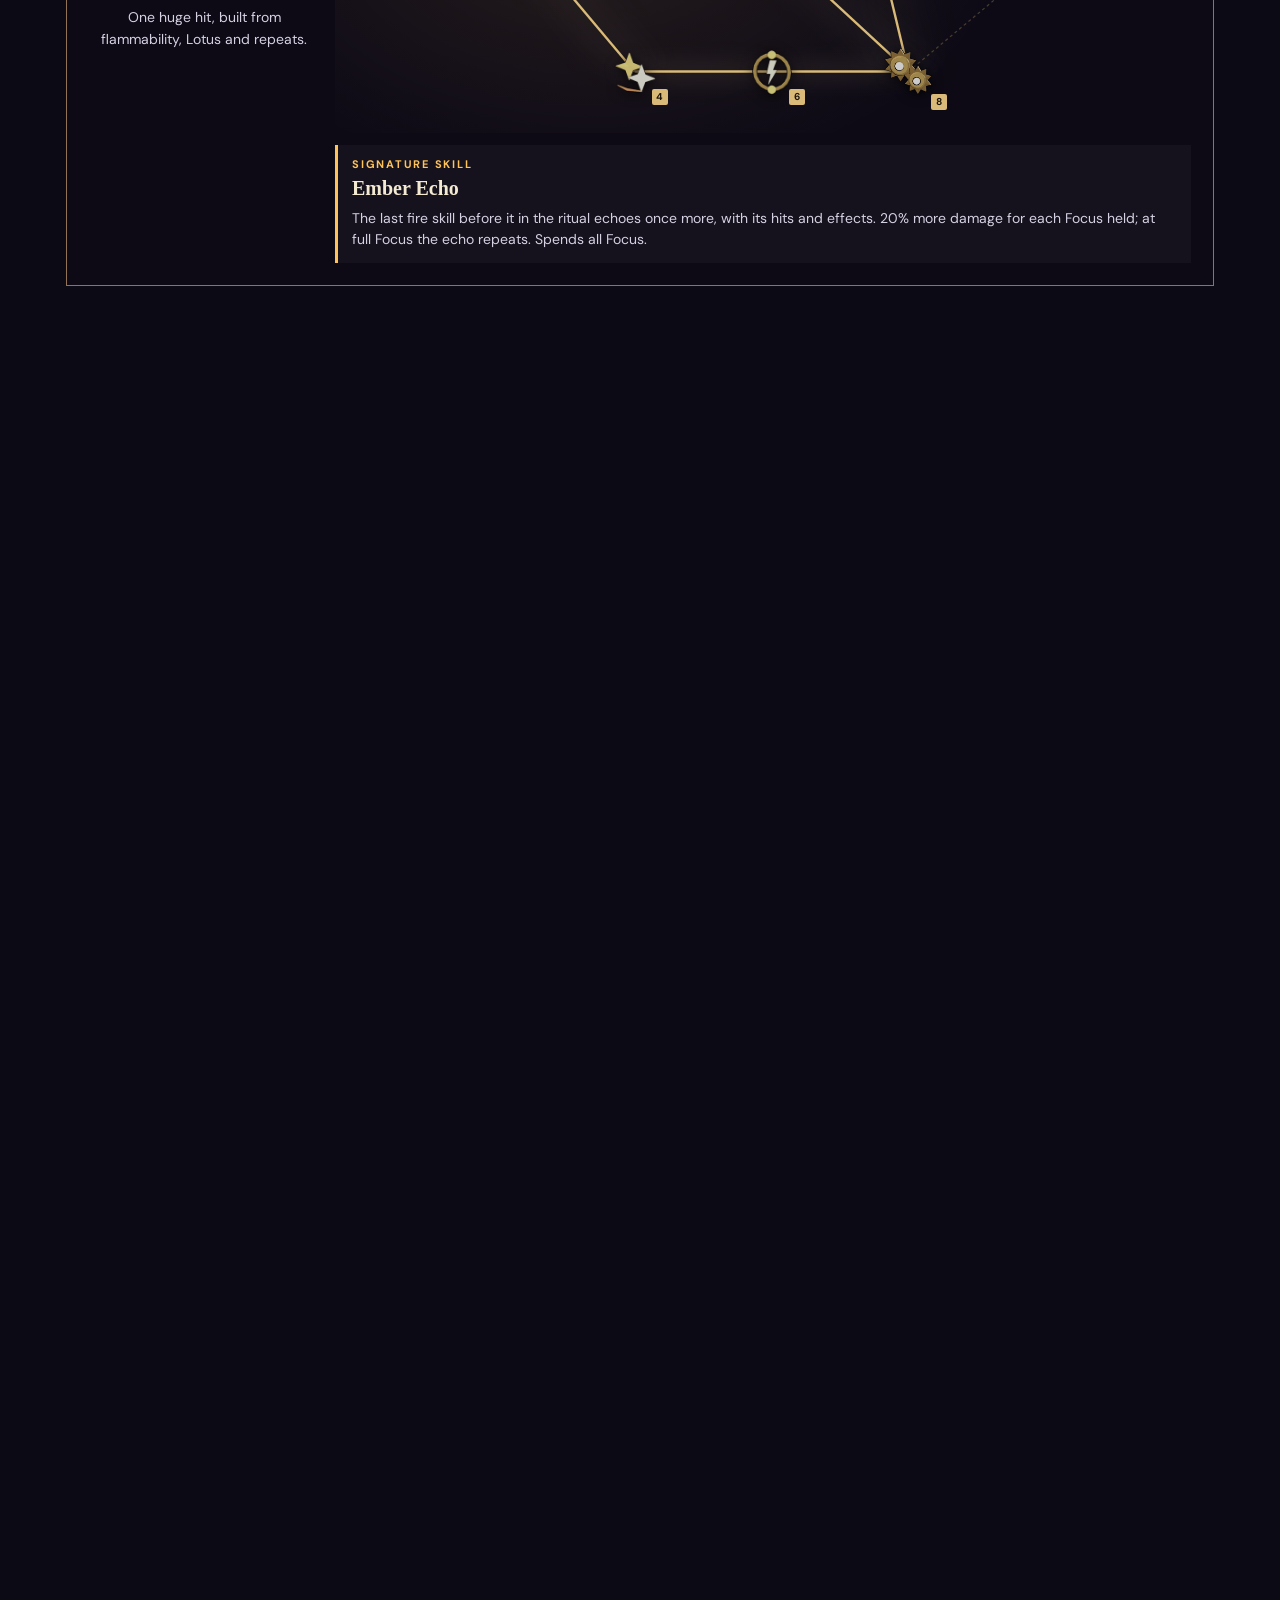
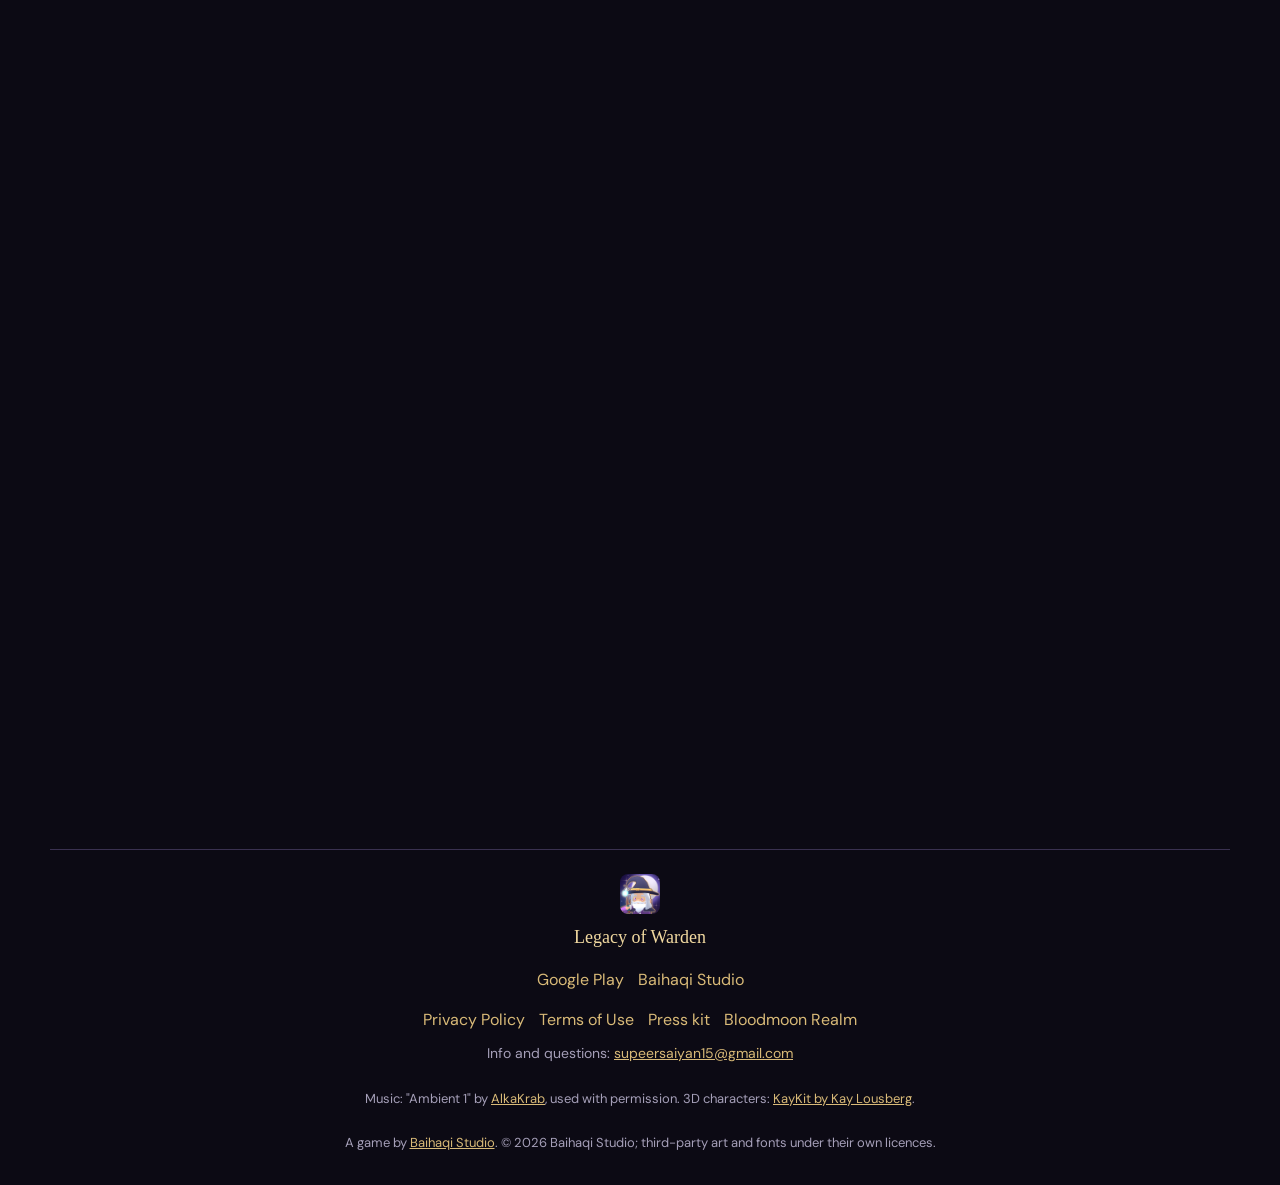
==== commit 0d1d2775: "Live on Google Play: every Coming soon / in testing line now links to the store page; the Bloodmoon " ====
--- a/index.html
+++ b/index.html
@@ -55,7 +55,7 @@
 <meta name="twitter:image" content="https://fighterloo.github.io/legacy-of-warden-site/img/art/share.jpg">
 <link rel="icon" href="favicon.png">
 <link rel="preload" href="fonts/dmsans.woff2" as="font" type="font/woff2" crossorigin>
-<link rel="stylesheet" href="css/site.css?v=202611051200">
+<link rel="stylesheet" href="css/site.css?v=202611141200">
 </head>
 <body>
 <div class="splash" id="splash" aria-hidden="true">
@@ -82,7 +82,7 @@
       <a href="#items">Items</a>
       <a href="#release">Release</a>
     </nav>
-    <a class="btn btn-gold nav-cta" href="#release">Coming soon</a>
+    <a class="btn btn-gold nav-cta" href="https://play.google.com/store/apps/details?id=com.legacyofwarden.game" rel="noopener">Get it on Google Play</a>
   </div>
 </header>
 
@@ -94,7 +94,7 @@
       <p class="hero-tag">Plan the ritual. Break the Guardian.</p>
       <p class="hero-sub">The last lantern of Moonhaven still burns, and you are its Warden. A dark fantasy roguelite of dice, runes and spell rituals.</p>
       <div class="hero-cta">
-        <a class="btn btn-gold" href="#release">Coming to Google Play</a>
+        <a class="btn btn-gold" href="https://play.google.com/store/apps/details?id=com.legacyofwarden.game" rel="noopener">Get it on Google Play</a>
         <a class="btn" href="#trailer">Watch the trailer</a>
       </div>
       <ul class="hero-stats" id="hero-stats" aria-label="The game in numbers"></ul>
@@ -274,8 +274,8 @@
     <div class="offline reveal">
       <p class="offline-kicker">No connection needed</p>
       <p class="offline-title">Fully offline</p>
-      <p class="offline-sub">Play the whole game on a plane, a train or a mountain. No account, no forced ads, never pay-to-win. A Legacy Code backs up your Warden and carries it to another device.</p>
-      <ul class="offline-facts"><li>Single player</li><li>No forced ads</li><li>Never pay-to-win</li><li>Legacy Code backup</li></ul>
+      <p class="offline-sub">Play the whole game on a plane, a train or a mountain. No account, no forced ads, never pay-to-win. Cloud save with Google Play Games, or a Legacy Code, backs up your Warden and carries it to another device.</p>
+      <ul class="offline-facts"><li>Single player</li><li>No forced ads</li><li>Never pay-to-win</li><li>Cloud save and Legacy Code</li></ul>
     </div>
   </section>
 
@@ -312,7 +312,7 @@
         <div class="offer-body">
           <p class="offer-price">US$2 <span>one-time · Rp 25.000 in Indonesia</span></p>
           <h3>Bloodmoon Realm</h3>
-          <p class="offer-note">One pack on Google Play, coming in a later update.</p>
+          <p class="offer-note">One pack, on Google Play now.</p>
           <div class="offer-jobs"><span>Hemomancer</span><span>Black Knight</span><span>Assassin</span></div>
           <ul class="offer-list">
             <li>The red island behind the Red Gate, open after the Abyss falls</li>
@@ -326,7 +326,7 @@
         </div>
       </article>
     </div>
-    <p class="fine">Now in testing on Google Play. Release date to be announced. Contents and prices may change before launch.</p>
+    <p class="fine">Available now on Google Play. Contents and prices may change with updates.</p>
   </section>
 </main>
 
@@ -350,7 +350,7 @@
   <div class="sheet-foot"><button class="btn" type="button" data-close>Back</button></div>
 </dialog>
 
-<script src="js/site.js?v=202611051200" defer></script>
+<script src="js/site.js?v=202611141200" defer></script>
 <script src="js/contact.js?v=202610302000" defer></script>
 <script src="js/top.js?v=202610301900" defer></script>
 </body>
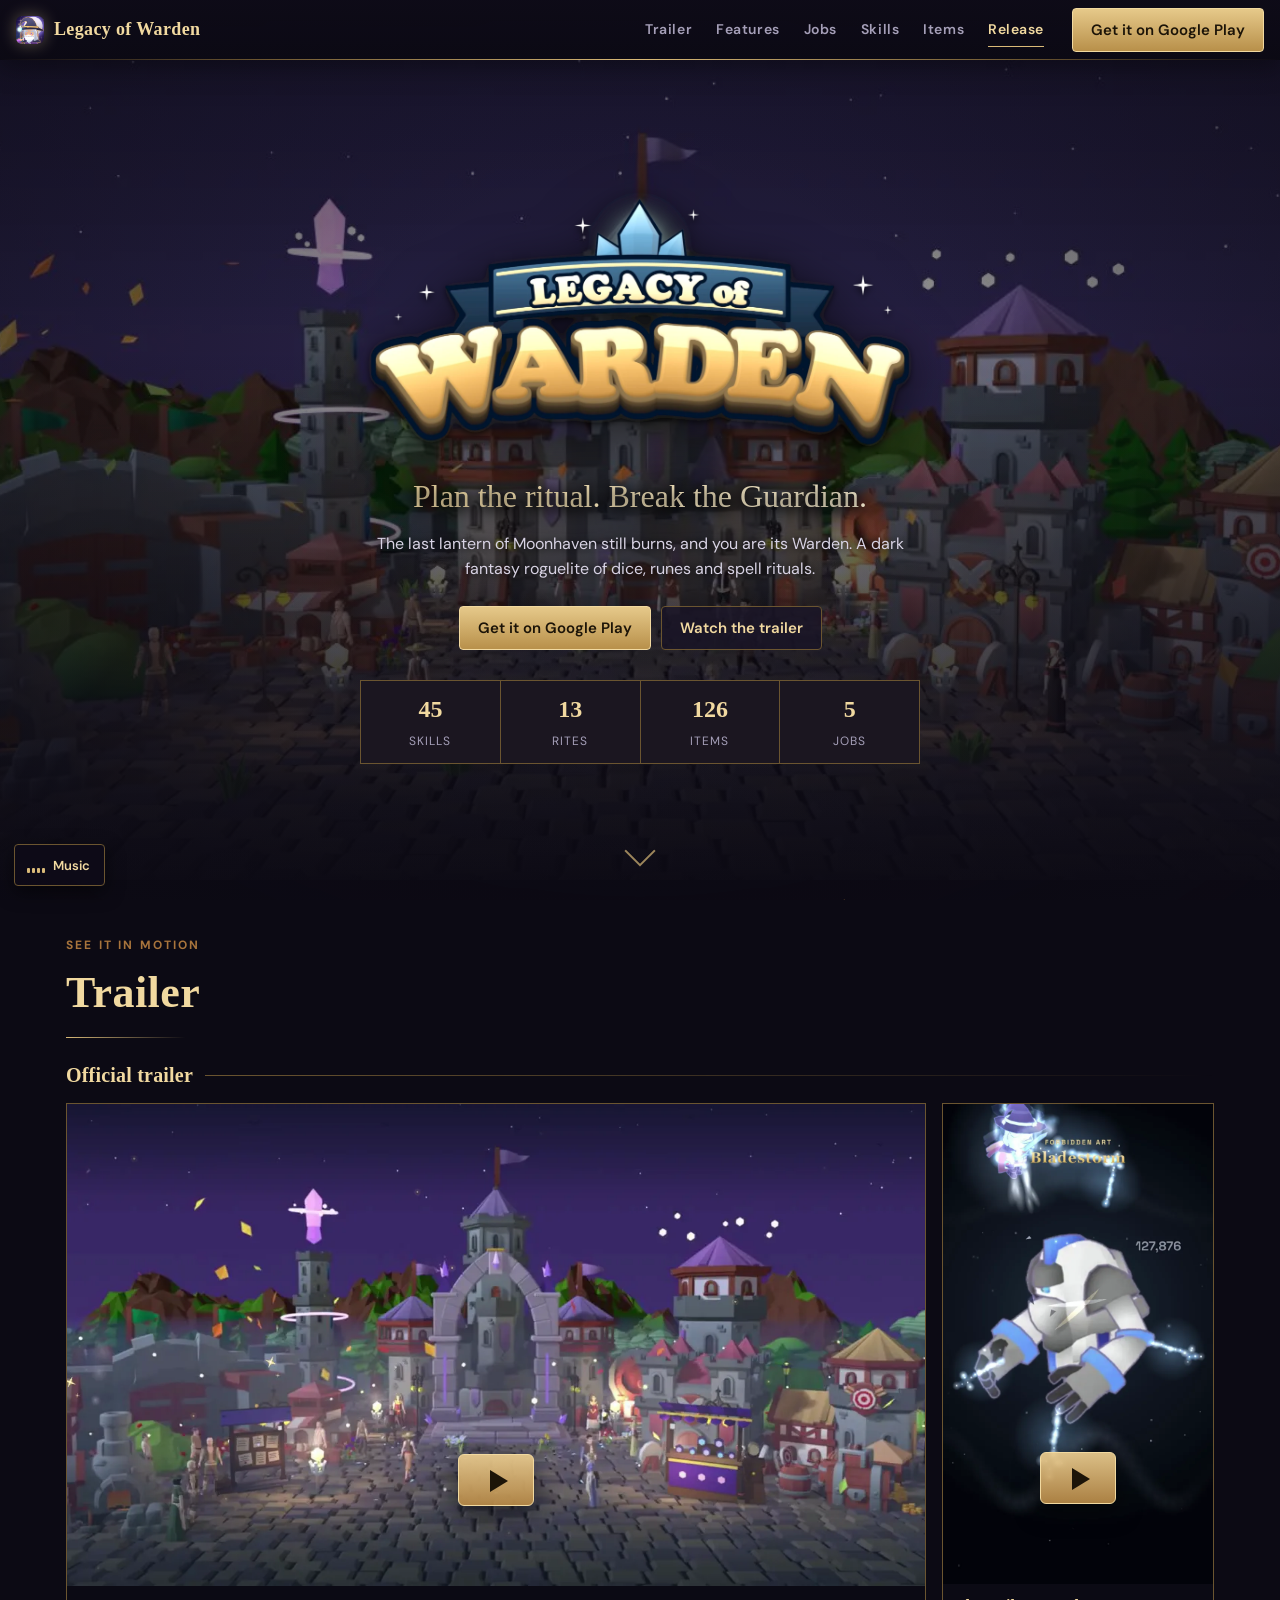
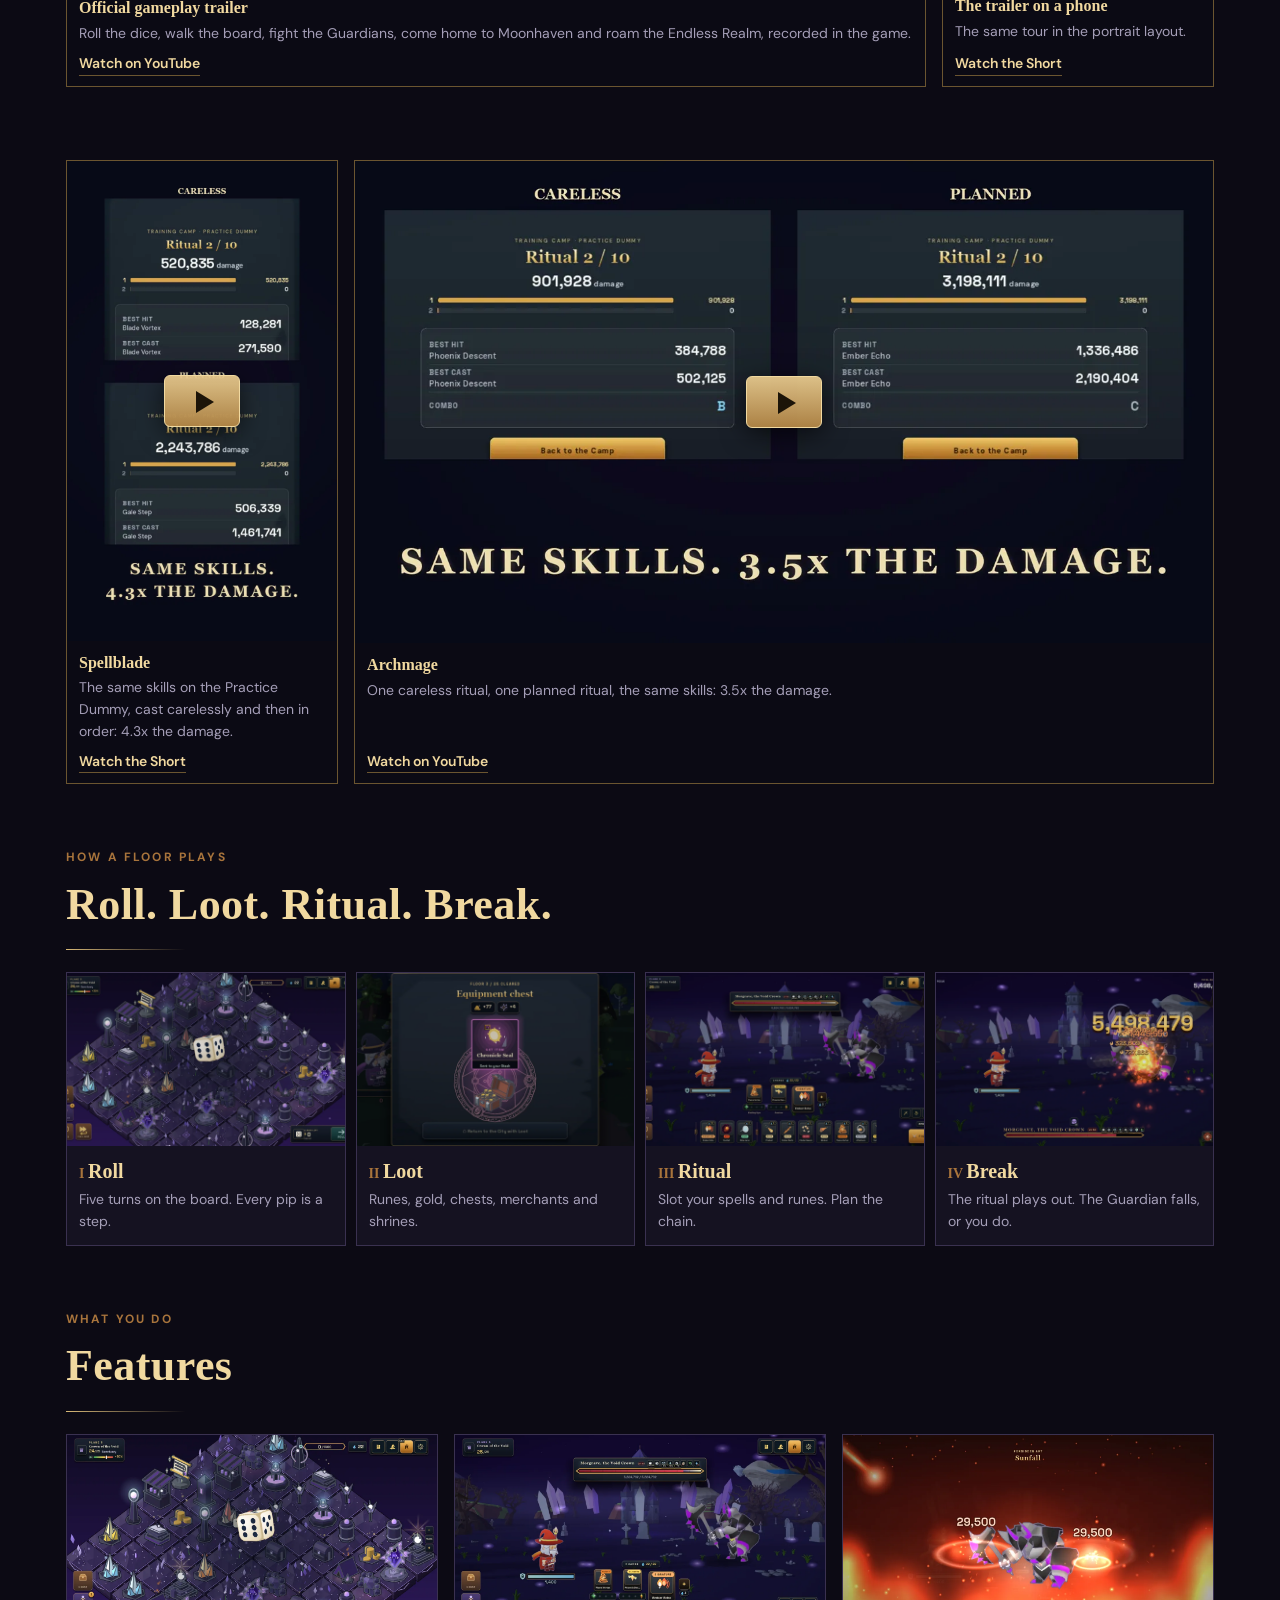
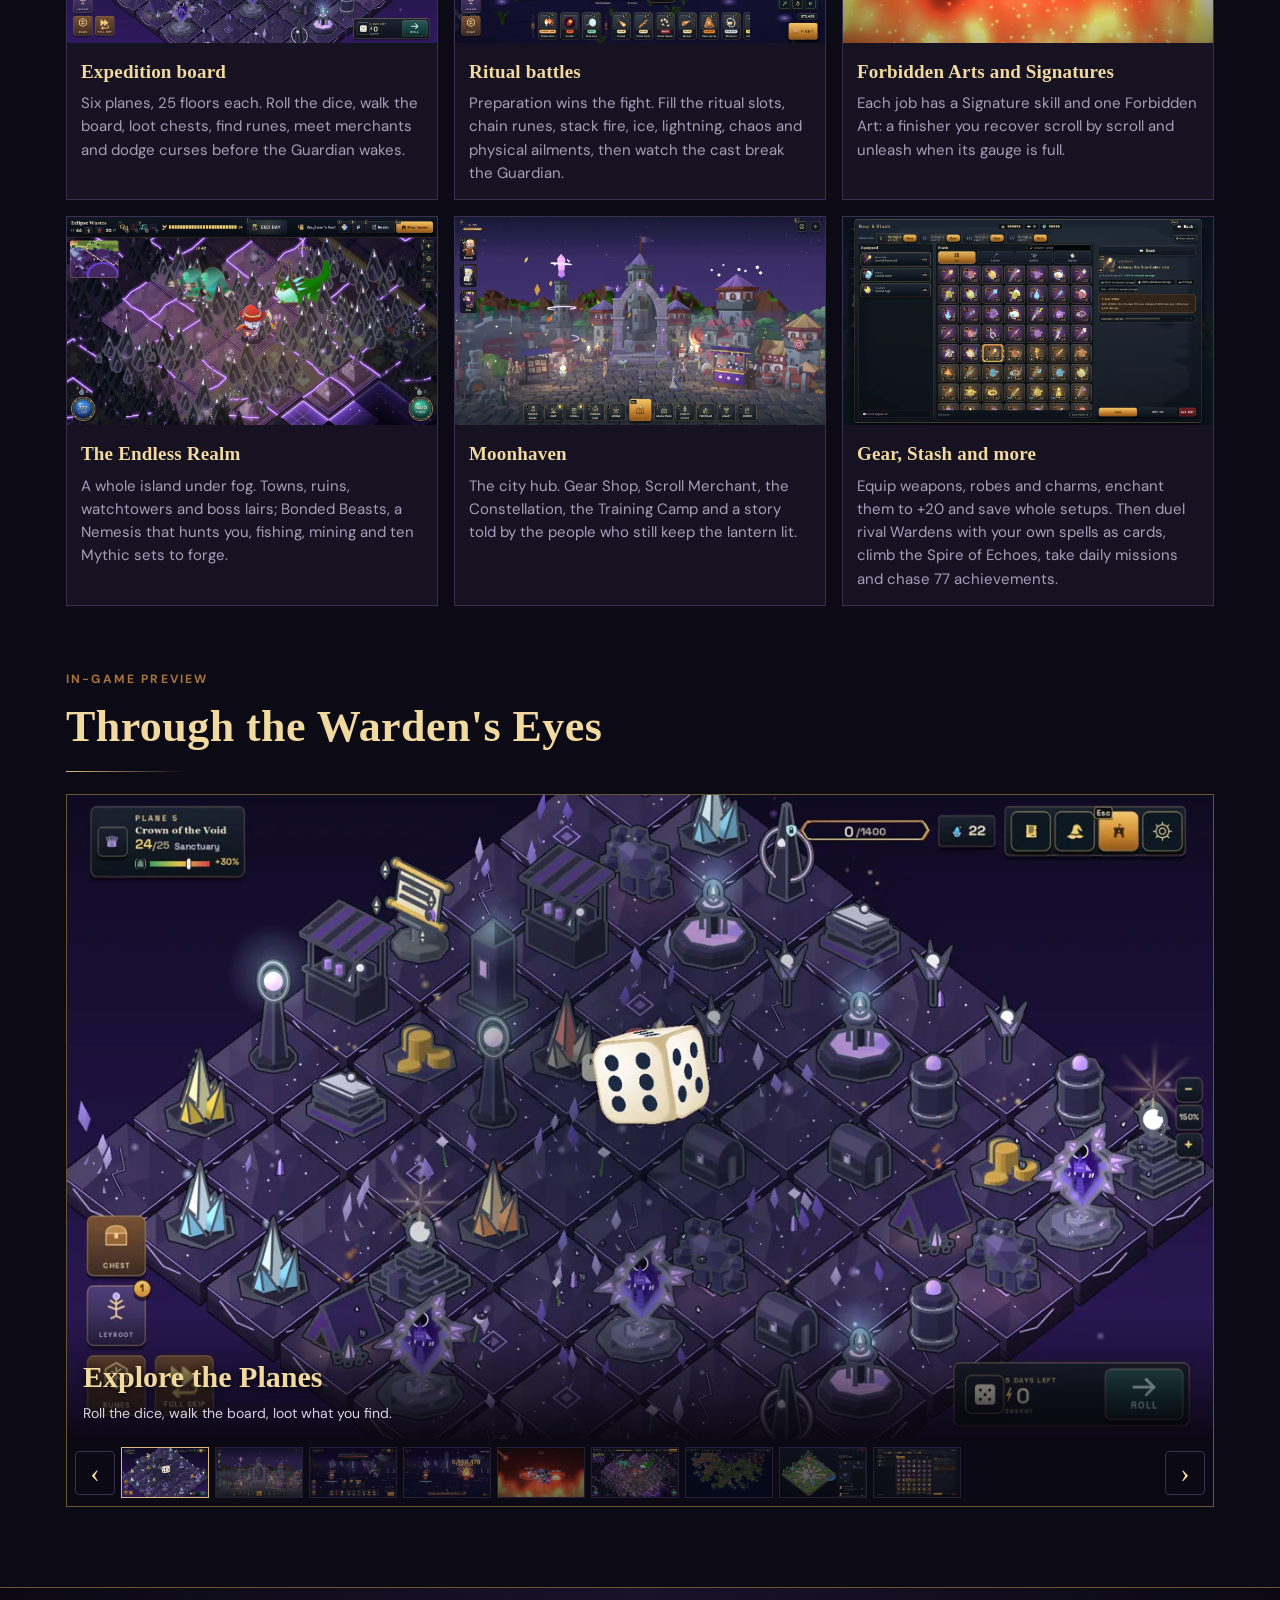
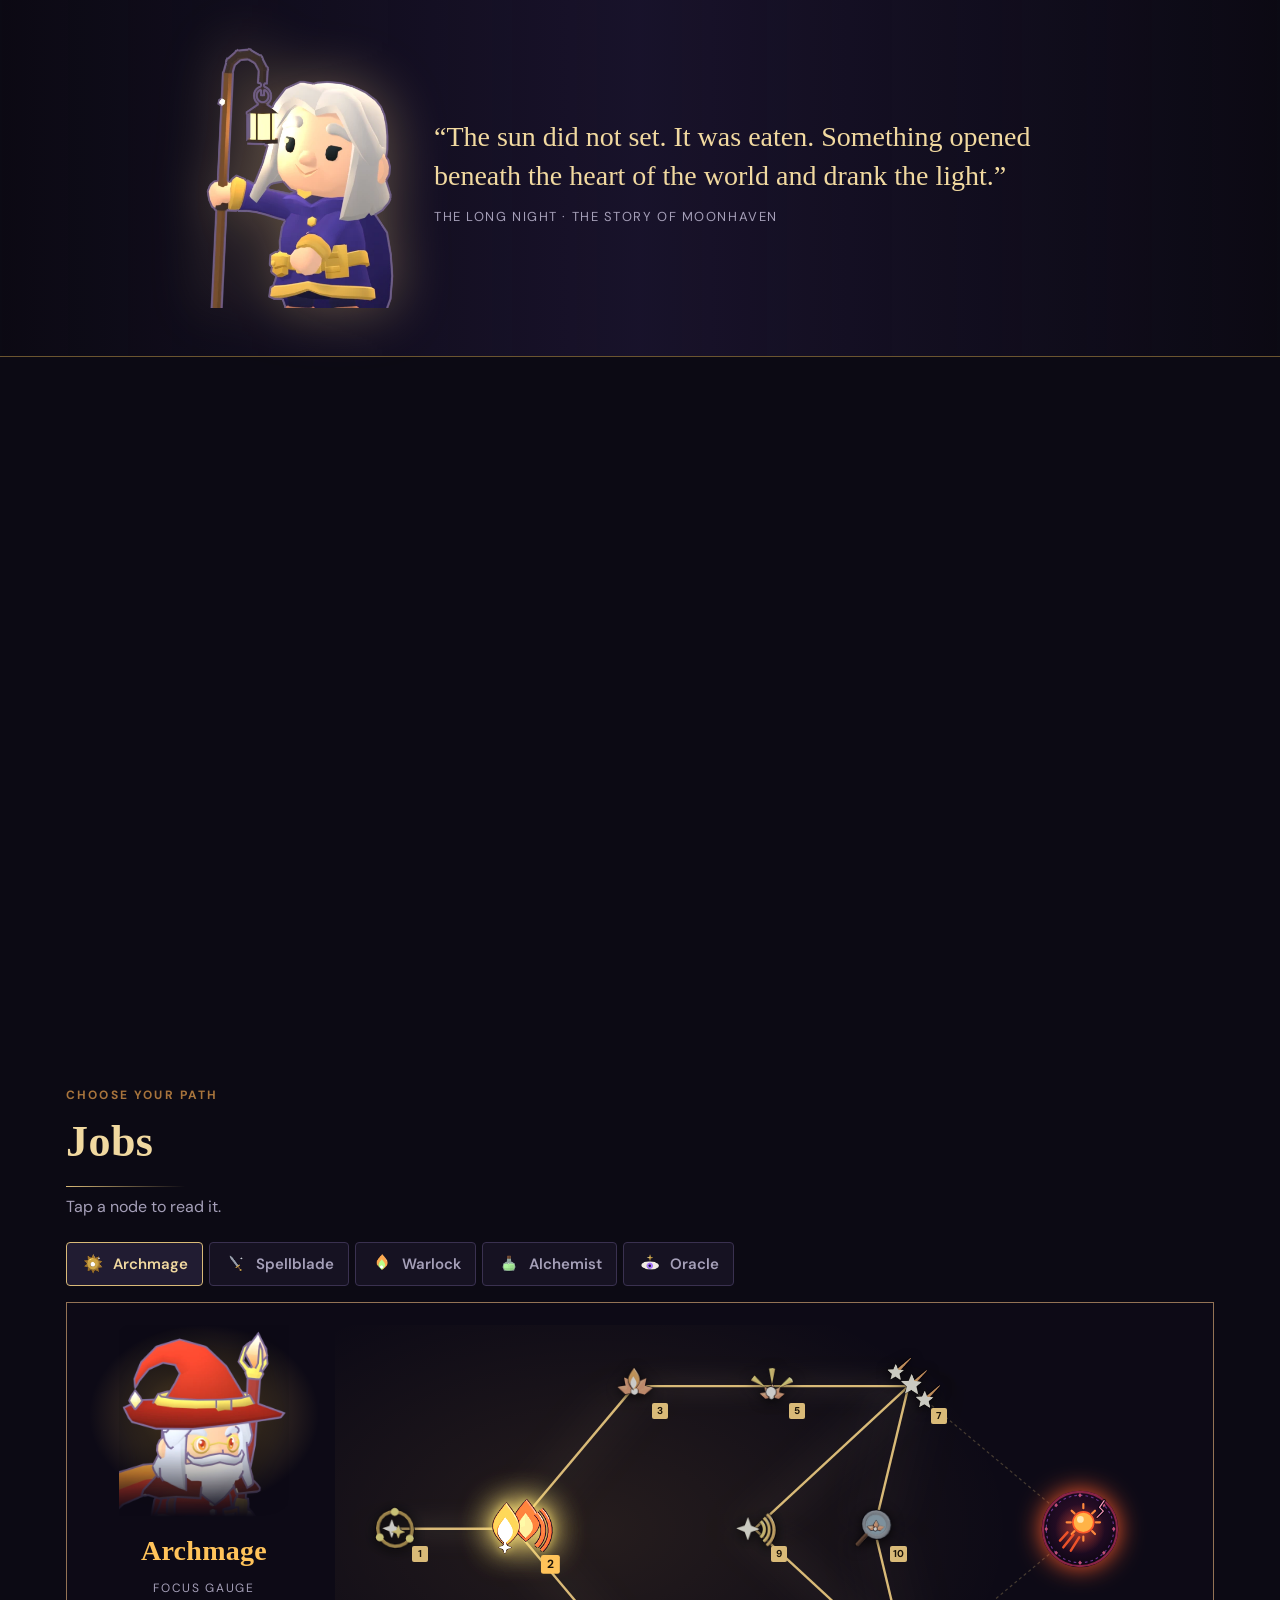
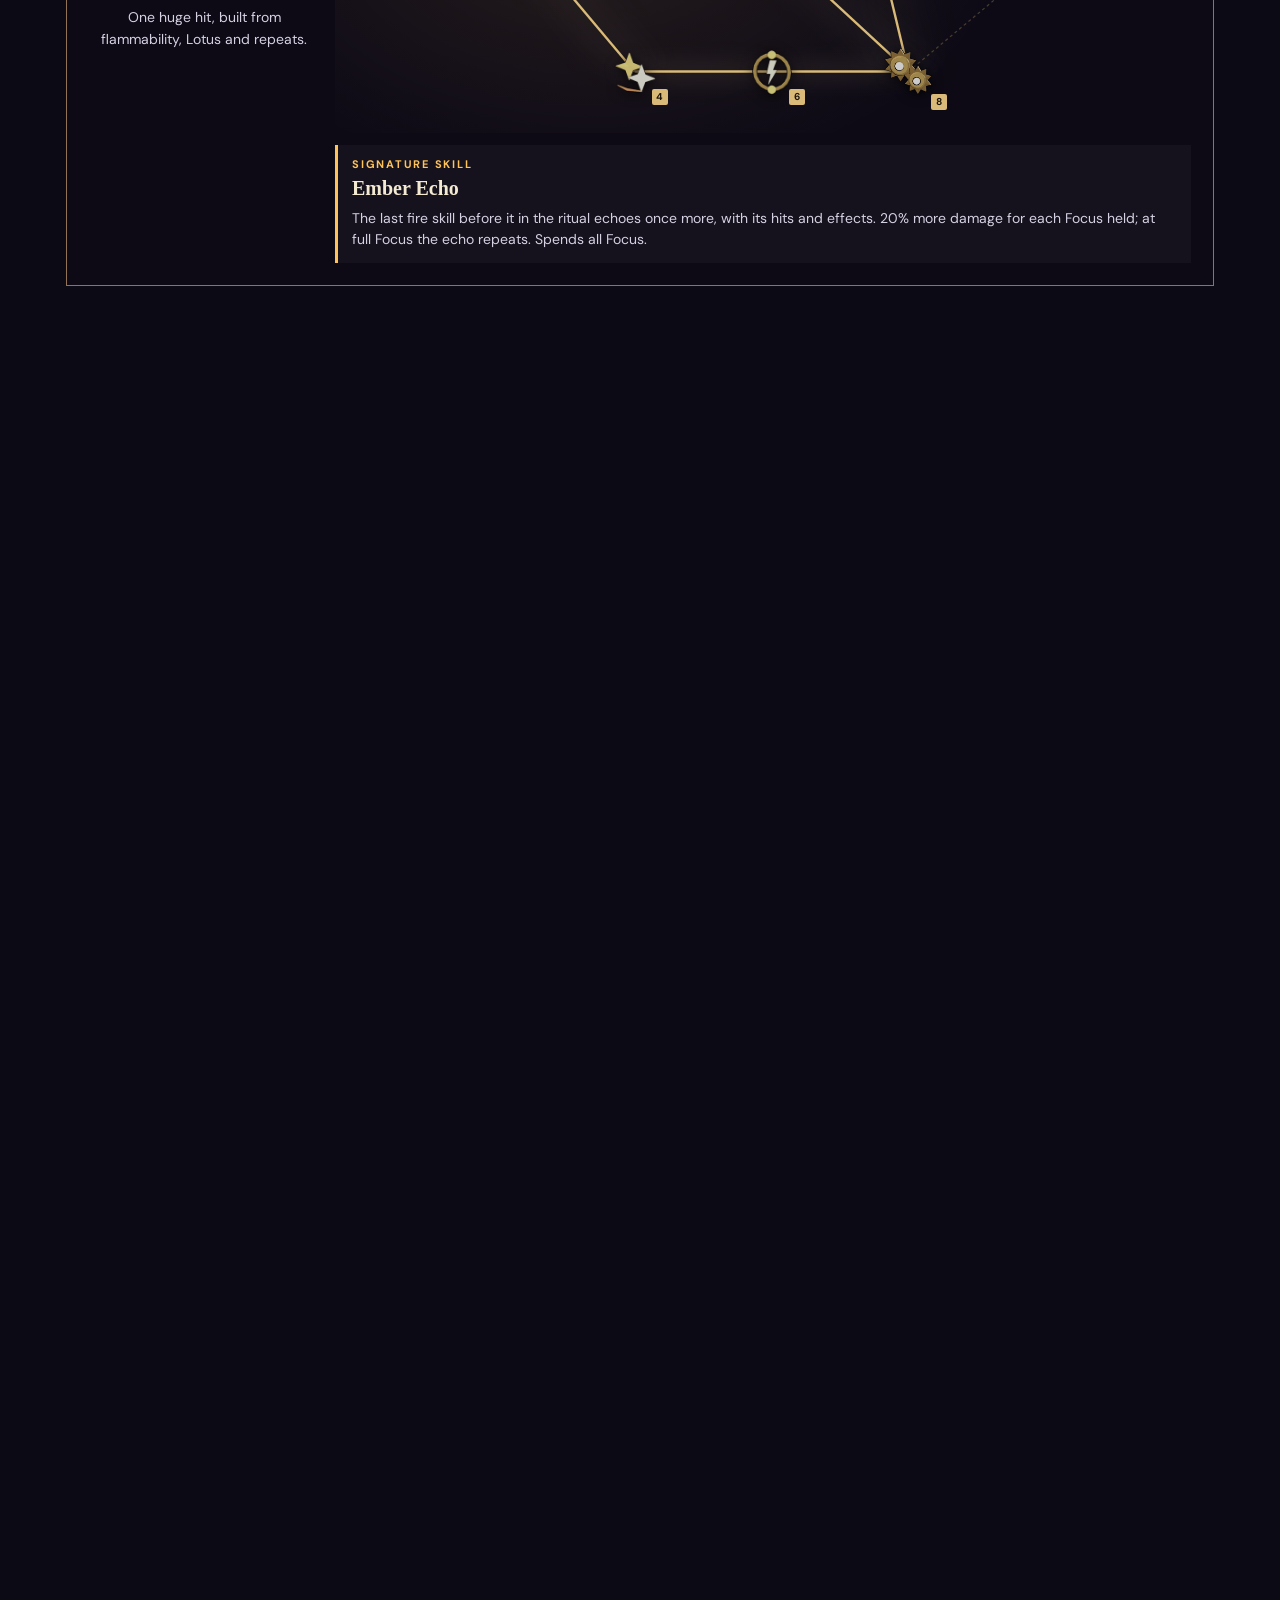
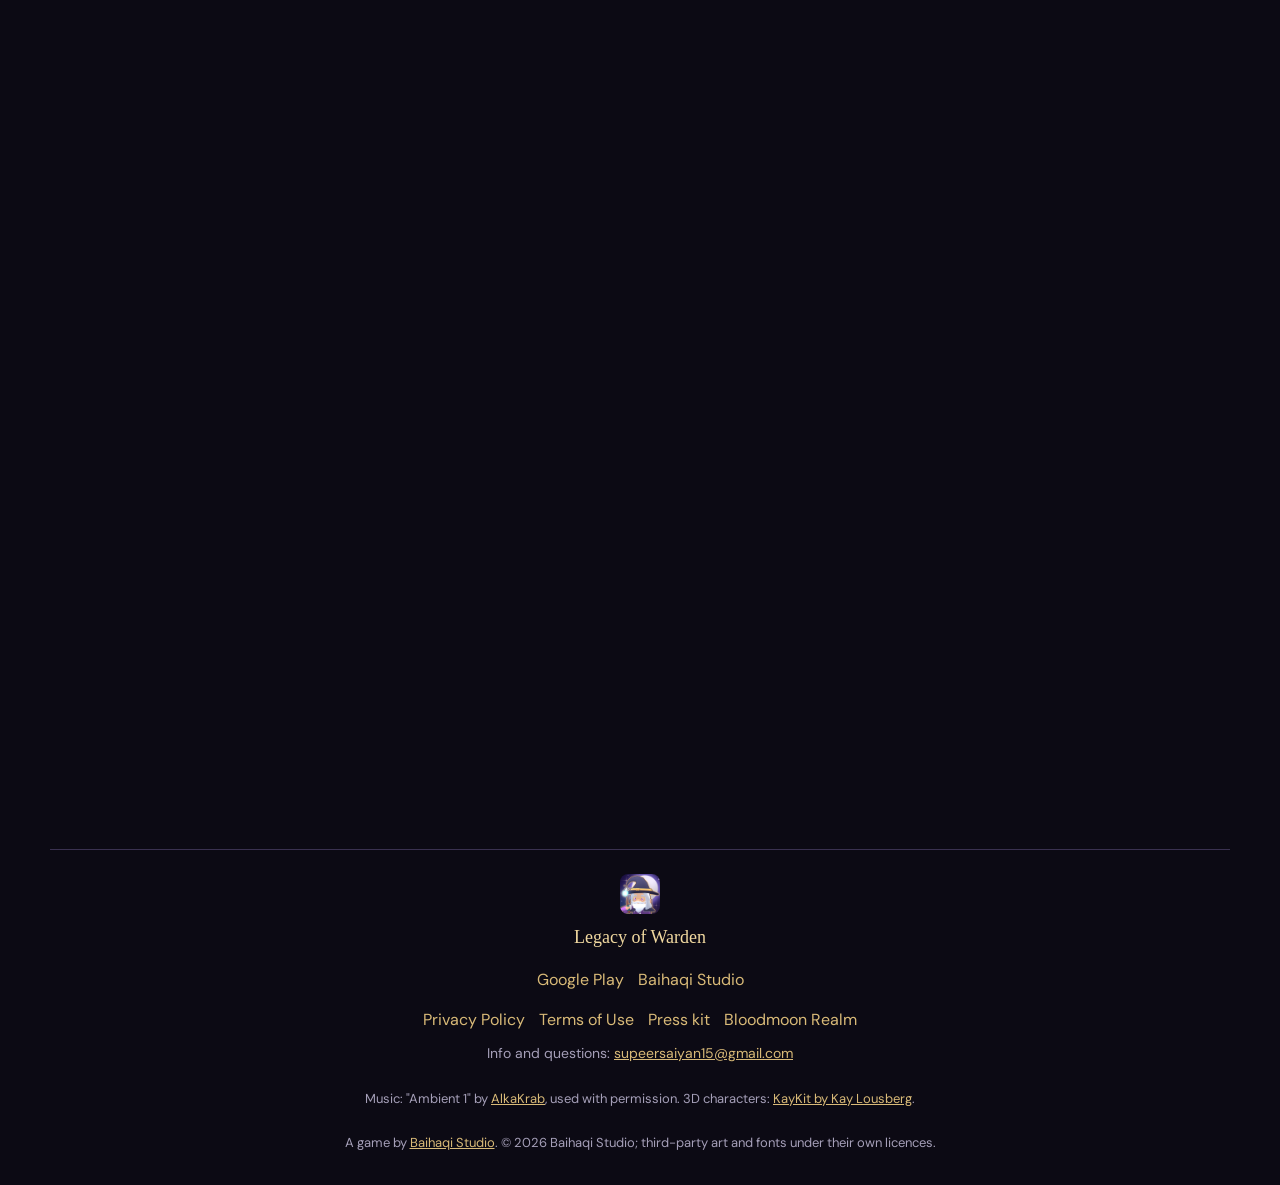
==== commit 5524b076: "Achievements: 77 in the base game, 92 with the Bloodmoon Realm pack Co-Authored-By: Claude Sonnet 5." ====
--- a/index.html
+++ b/index.html
@@ -319,7 +319,7 @@
             <li>3 new jobs, each with a Signature skill and a Forbidden Art</li>
             <li>4 new planes, 6 to 9 (the Scarlet Rift moves to Plane 10)</li>
             <li>5 new Ultimates, one per element</li>
-            <li>3 Mythic sets and chapter 11 of the story</li>
+            <li>3 Mythic sets, chapter 11 of the story and 15 more achievements</li>
           </ul>
           <a class="offer-more" href="bloodmoon.html">Everything in the pack &rarr;</a>
           <p class="offer-support"><b>Support the developer.</b> Legacy of Warden is made by a small indie studio. Every Bloodmoon Realm pack keeps the game free for everyone and funds the next update.</p>
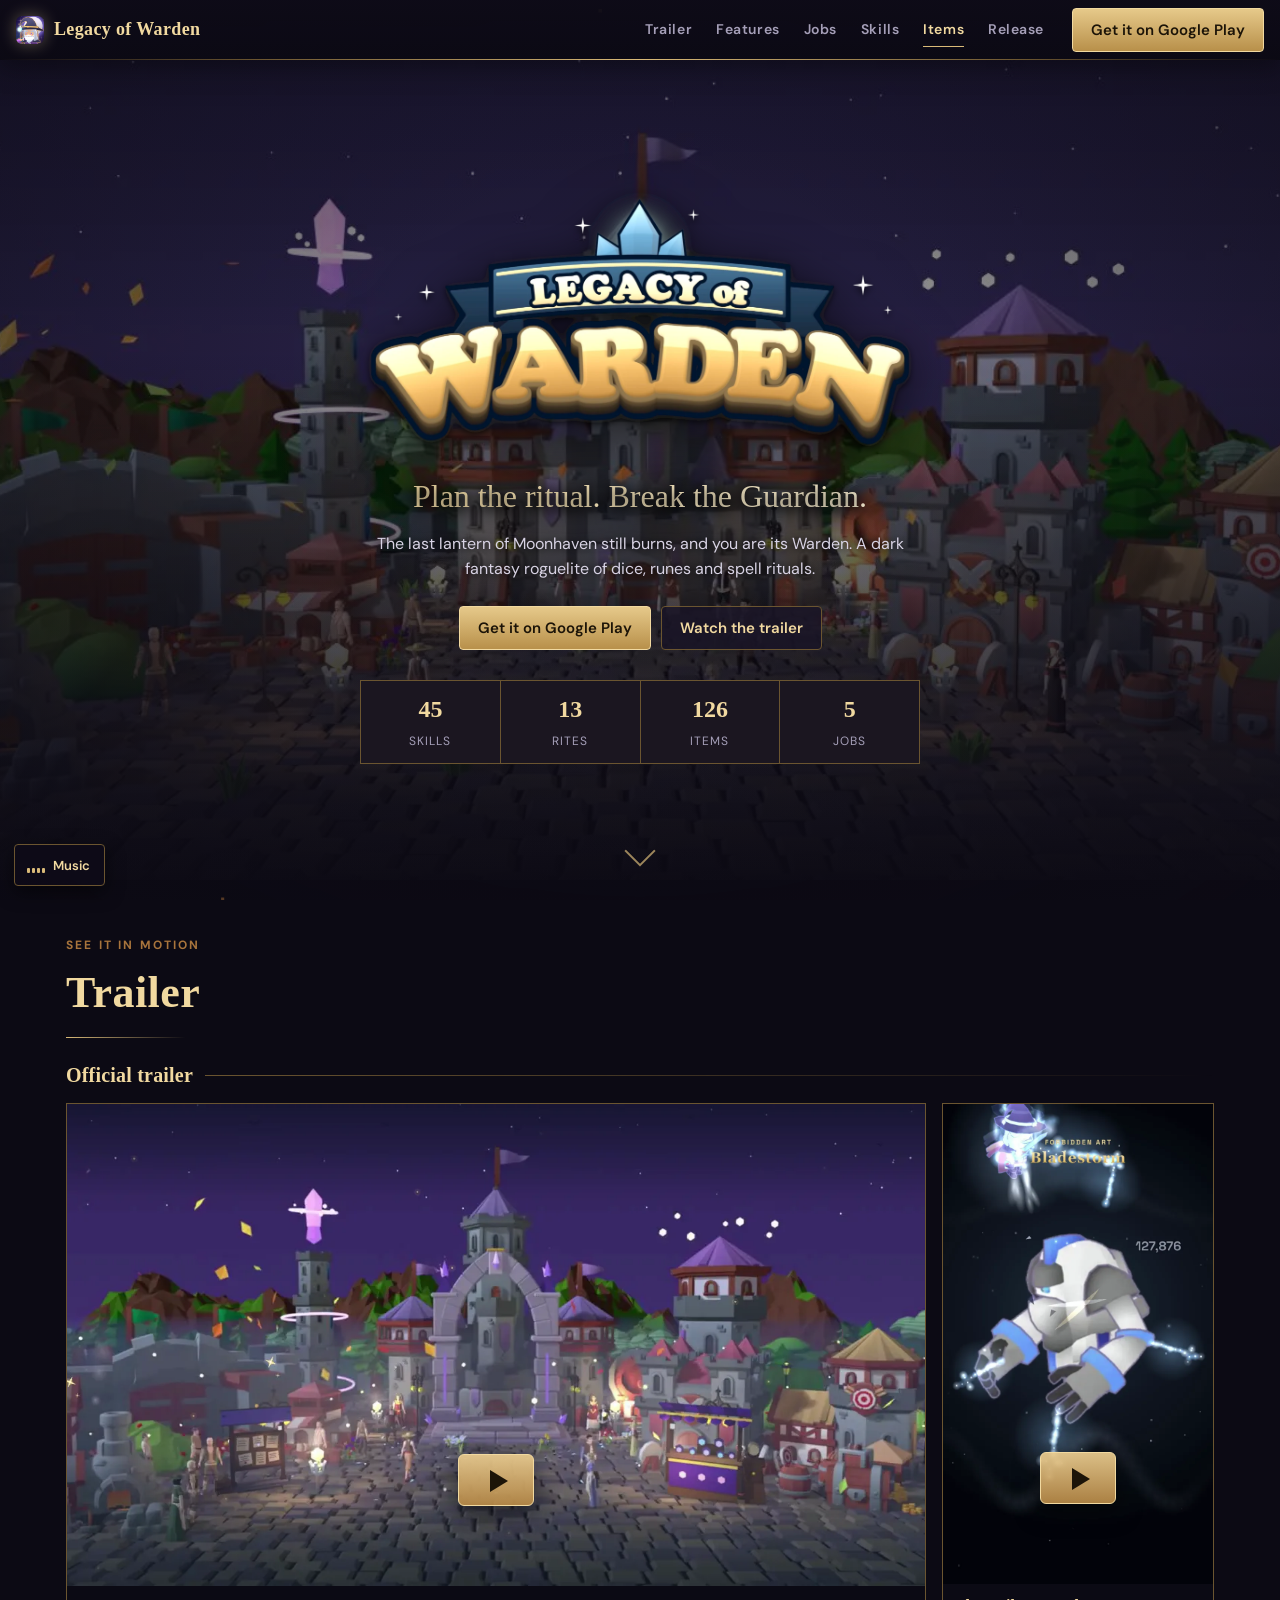
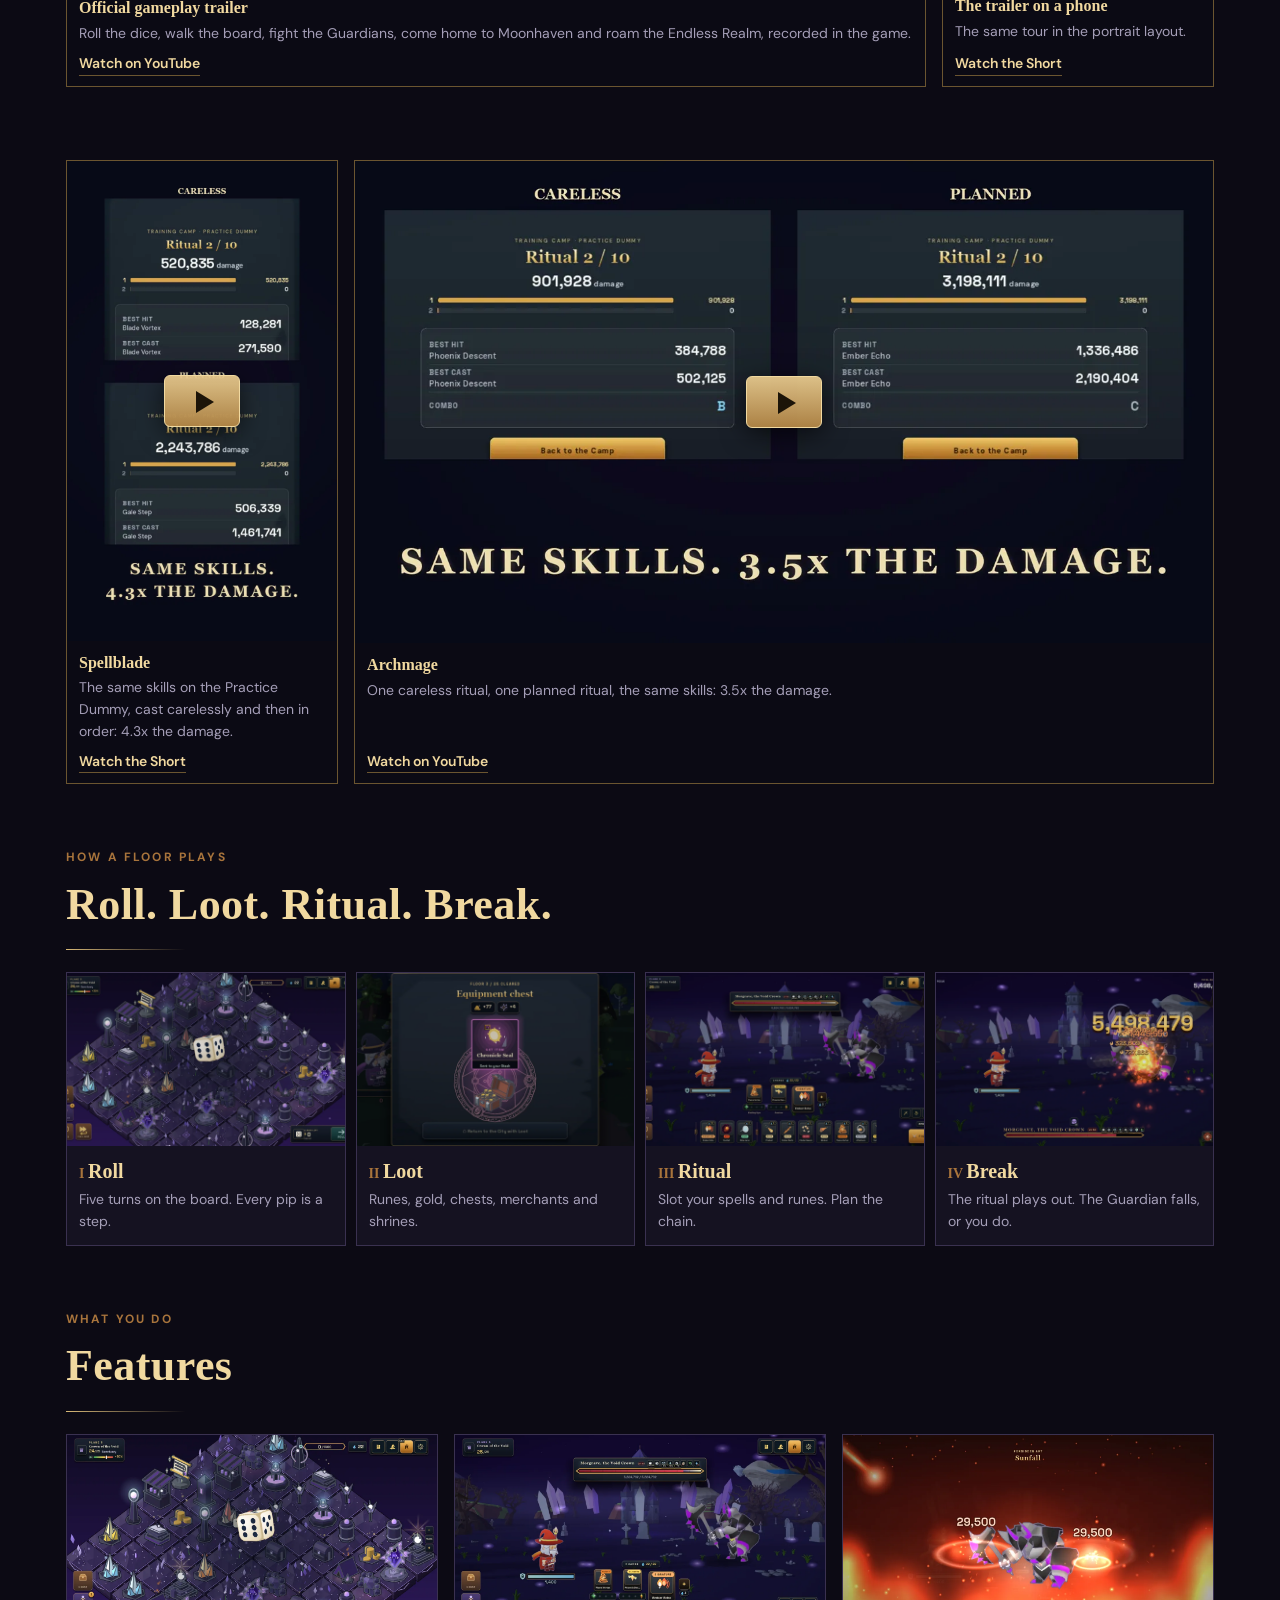
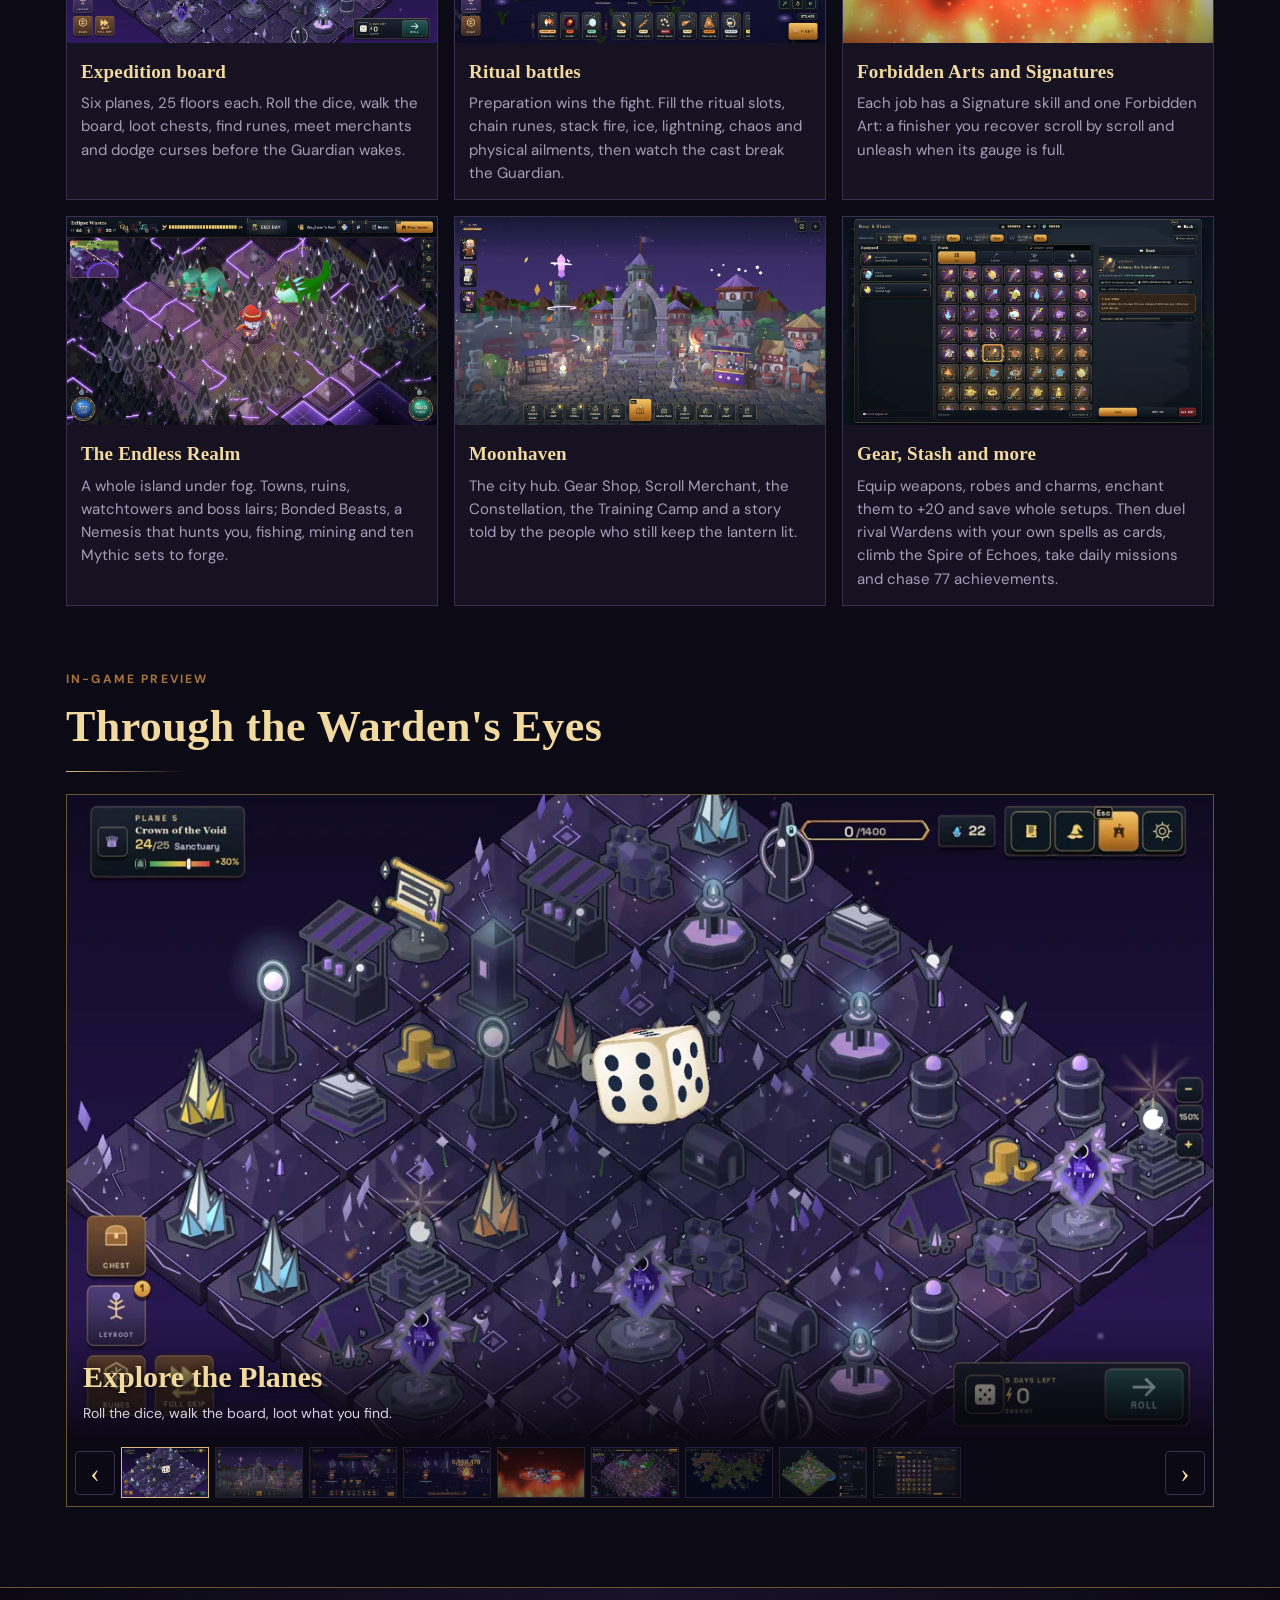
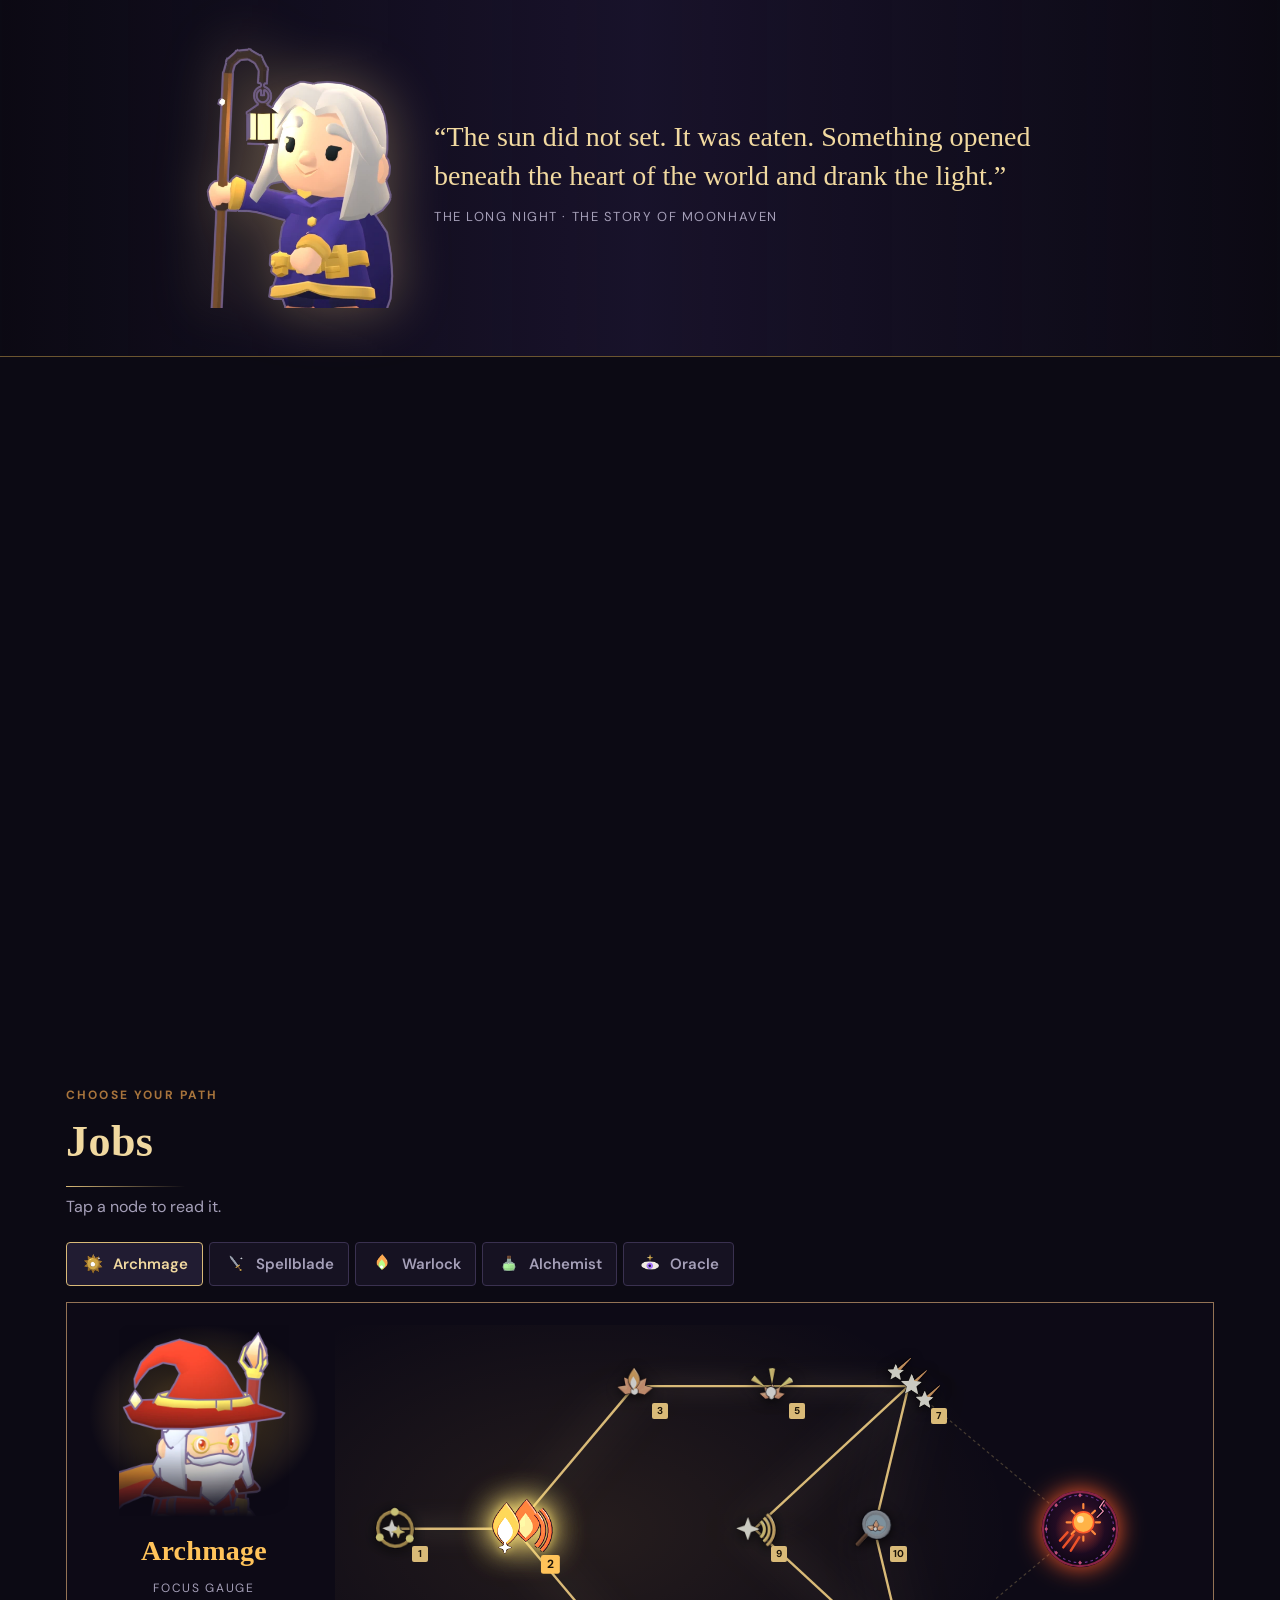
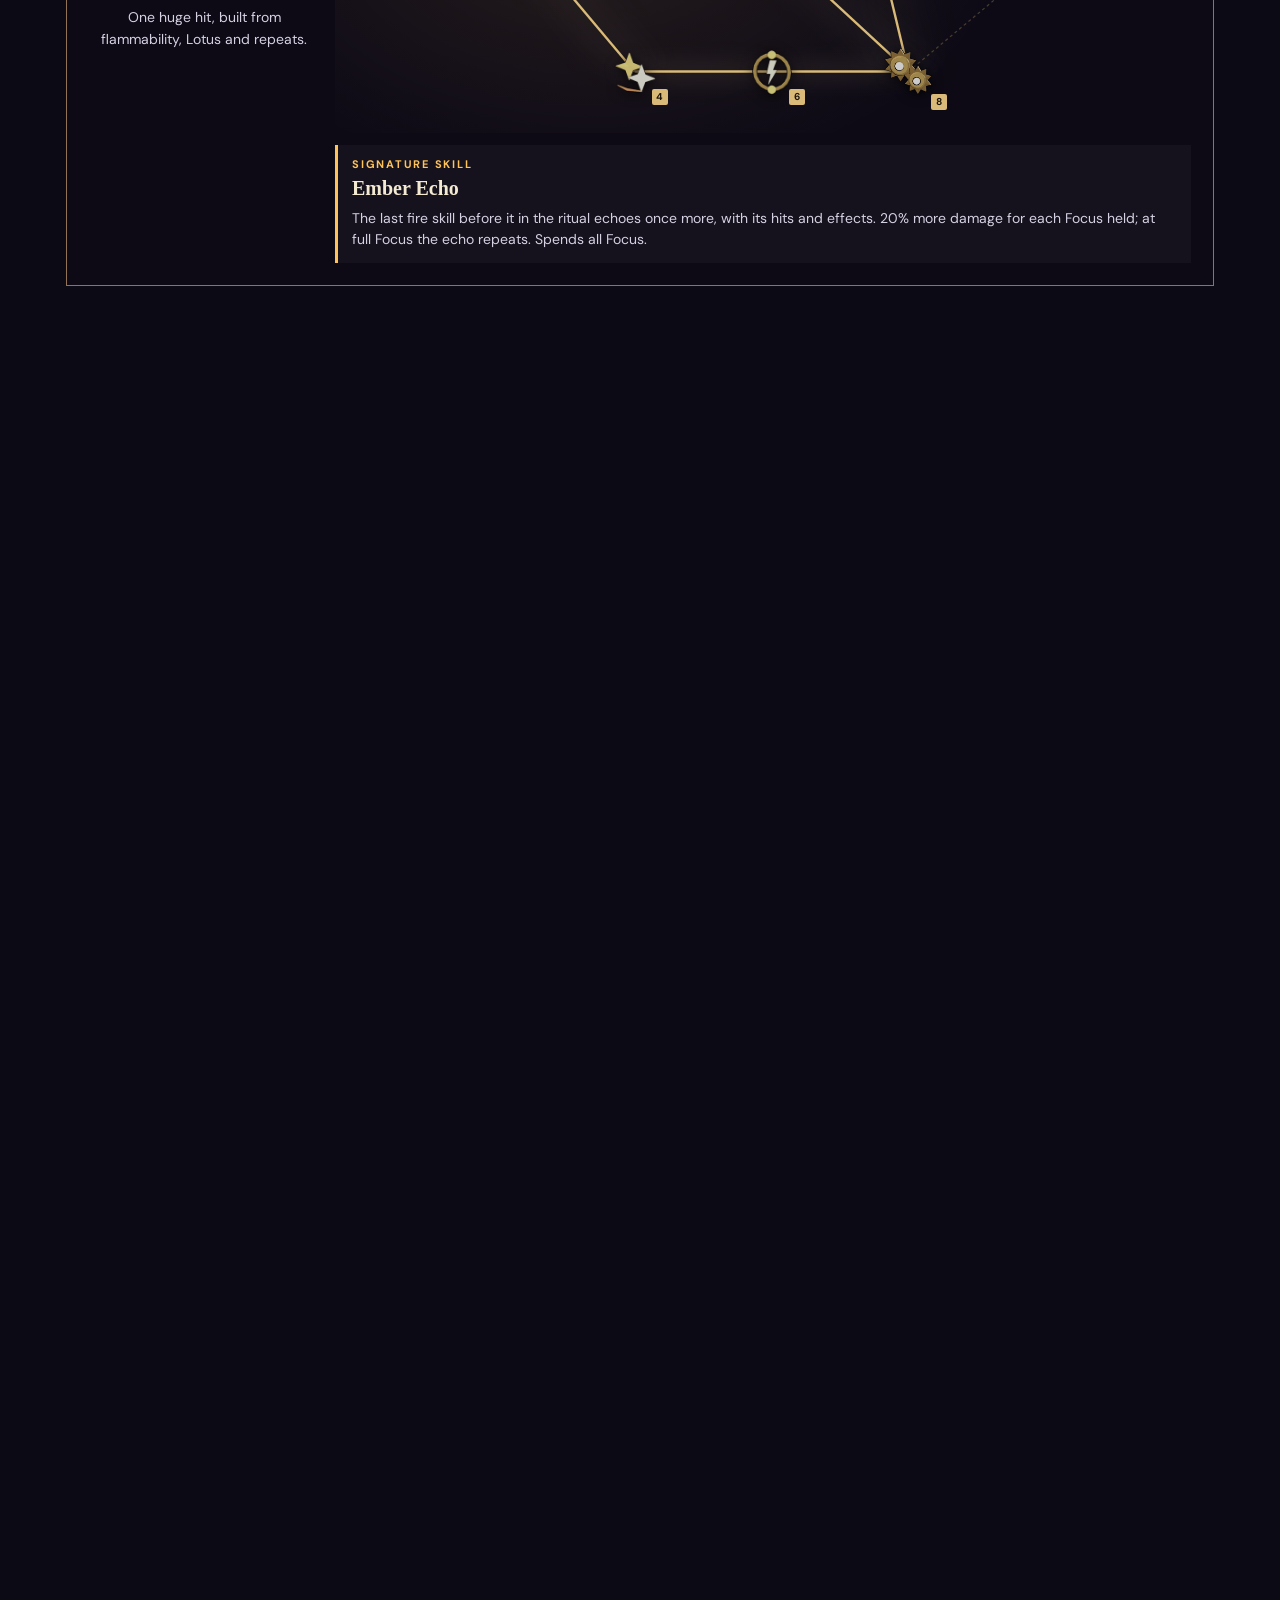
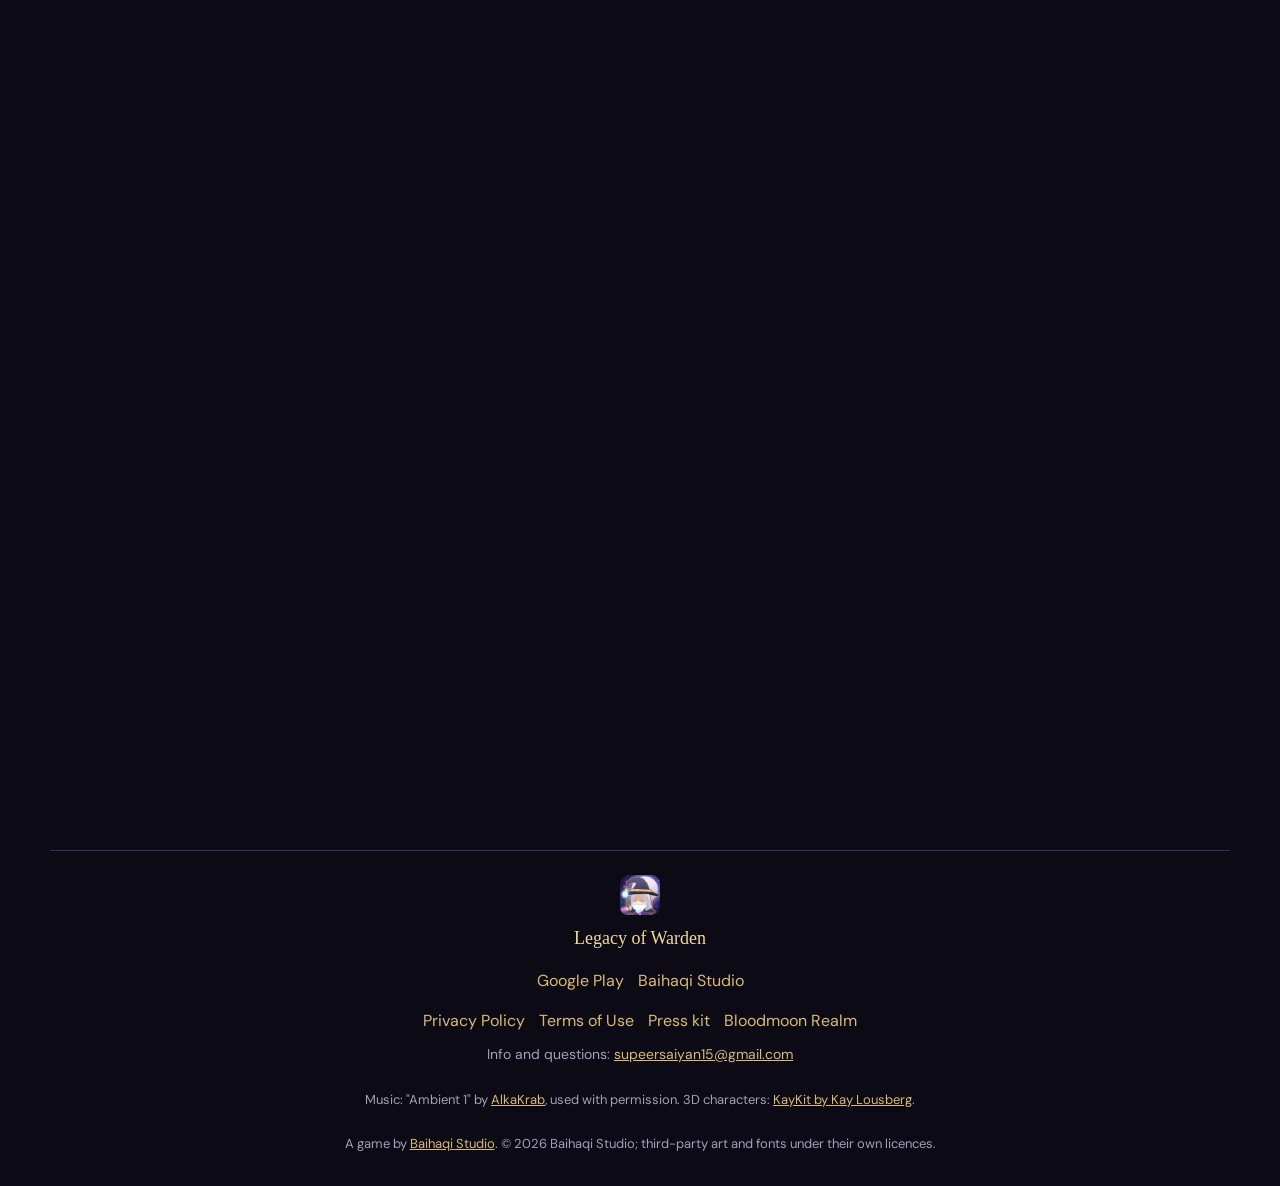
==== commit aad7ad5f: "No leaderboards (the game has none): Terms, Privacy and Fair play say achievements and cloud saves; " ====
--- a/index.html
+++ b/index.html
@@ -268,7 +268,7 @@
       </figure>
       <figure class="device-card reveal">
         <div class="device device-pc"><img src="img/devices/pc.webp" alt="The expedition board in the PC layout" loading="lazy"></div>
-        <figcaption><h3>PC</h3><p>Google Play Games on PC: mouse, keyboard and shortcuts. Bring your Warden over with a Legacy Code.</p></figcaption>
+        <figcaption><h3>PC</h3><p>Also on Google Play Games on PC (Google has not tested it yet): mouse, keyboard and shortcuts. Bring your Warden over with cloud save or a Legacy Code.</p></figcaption>
       </figure>
     </div>
     <div class="offline reveal">
@@ -293,7 +293,7 @@
         <div class="offer-body">
           <p class="offer-price">Free</p>
           <h3>Legacy of Warden</h3>
-          <p class="offer-note">Everything you need to reach the ending, on Google Play and Google Play Games on PC.</p>
+          <p class="offer-note">Everything you need to reach the ending, on Google Play, also through Google Play Games on PC.</p>
           <ul class="offer-list">
             <li>The full story to the ending</li>
             <li>Five jobs, six planes, the Spire of Echoes</li>
